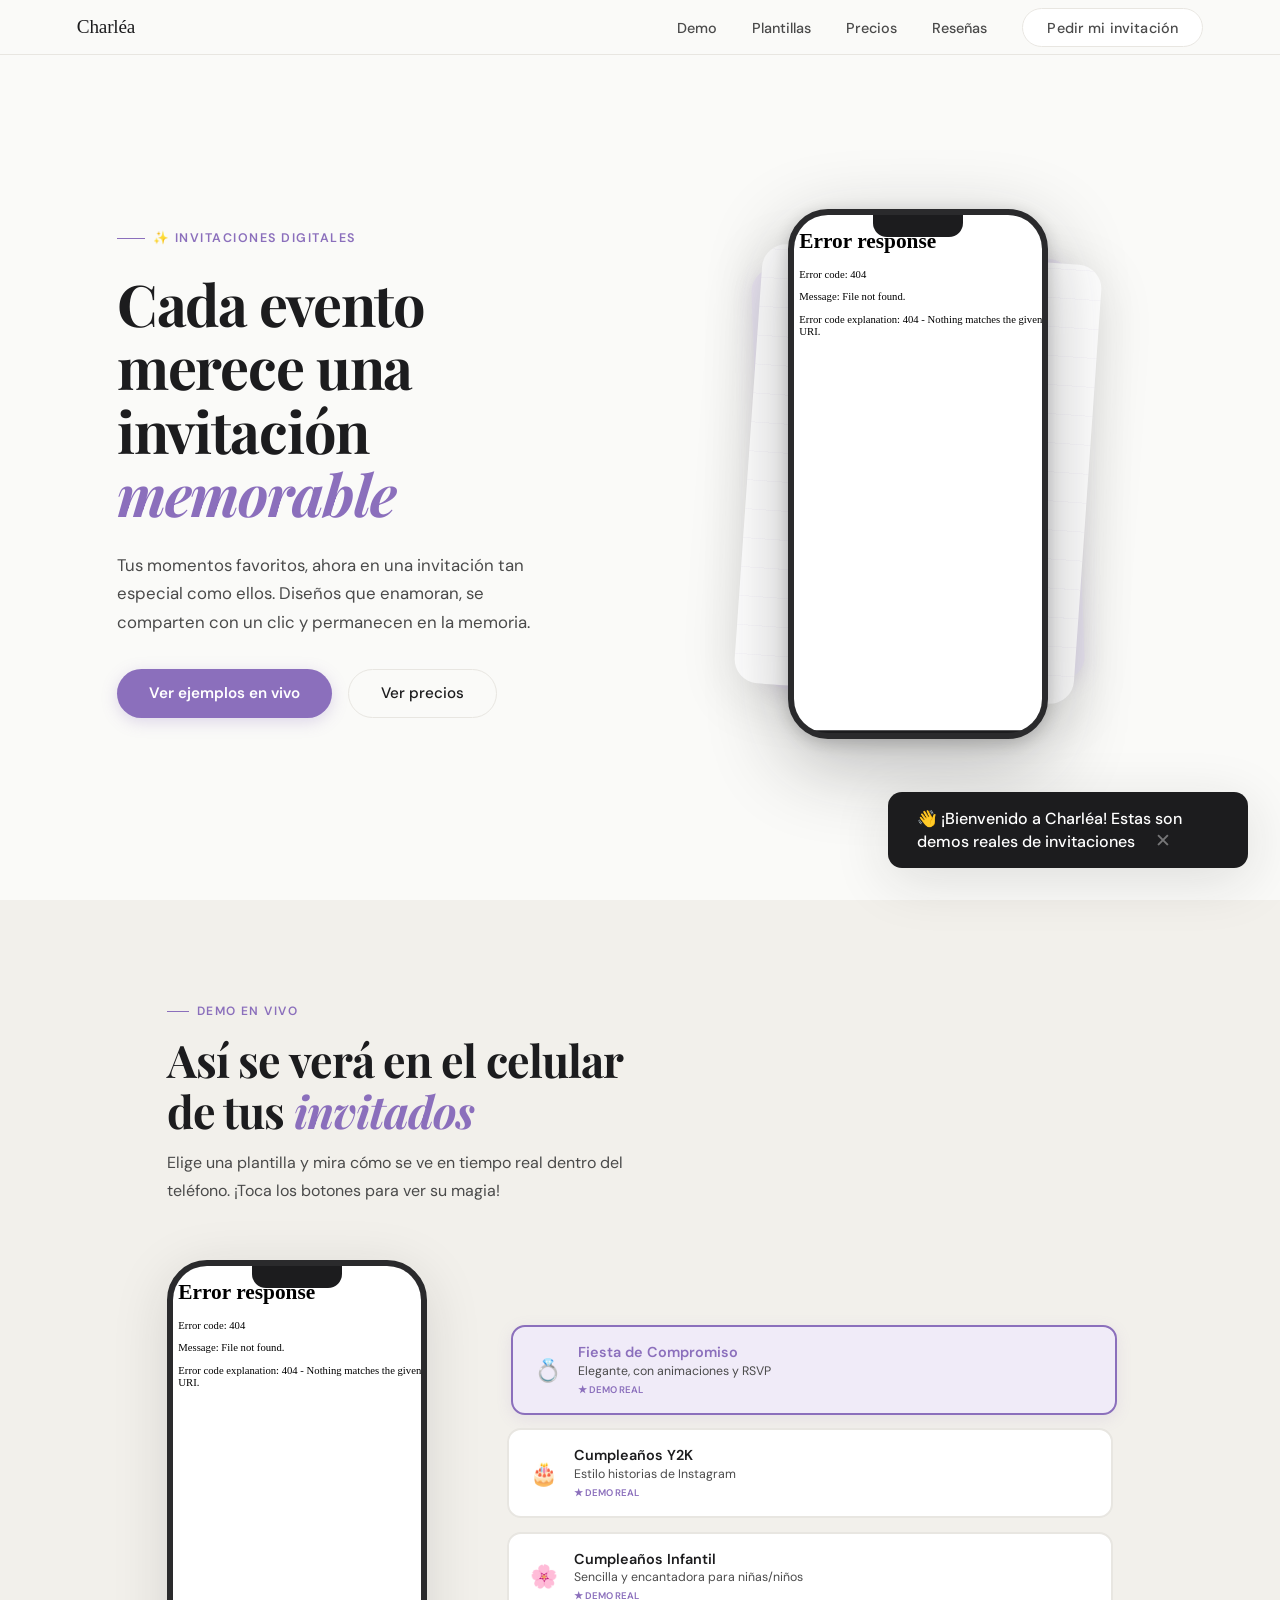
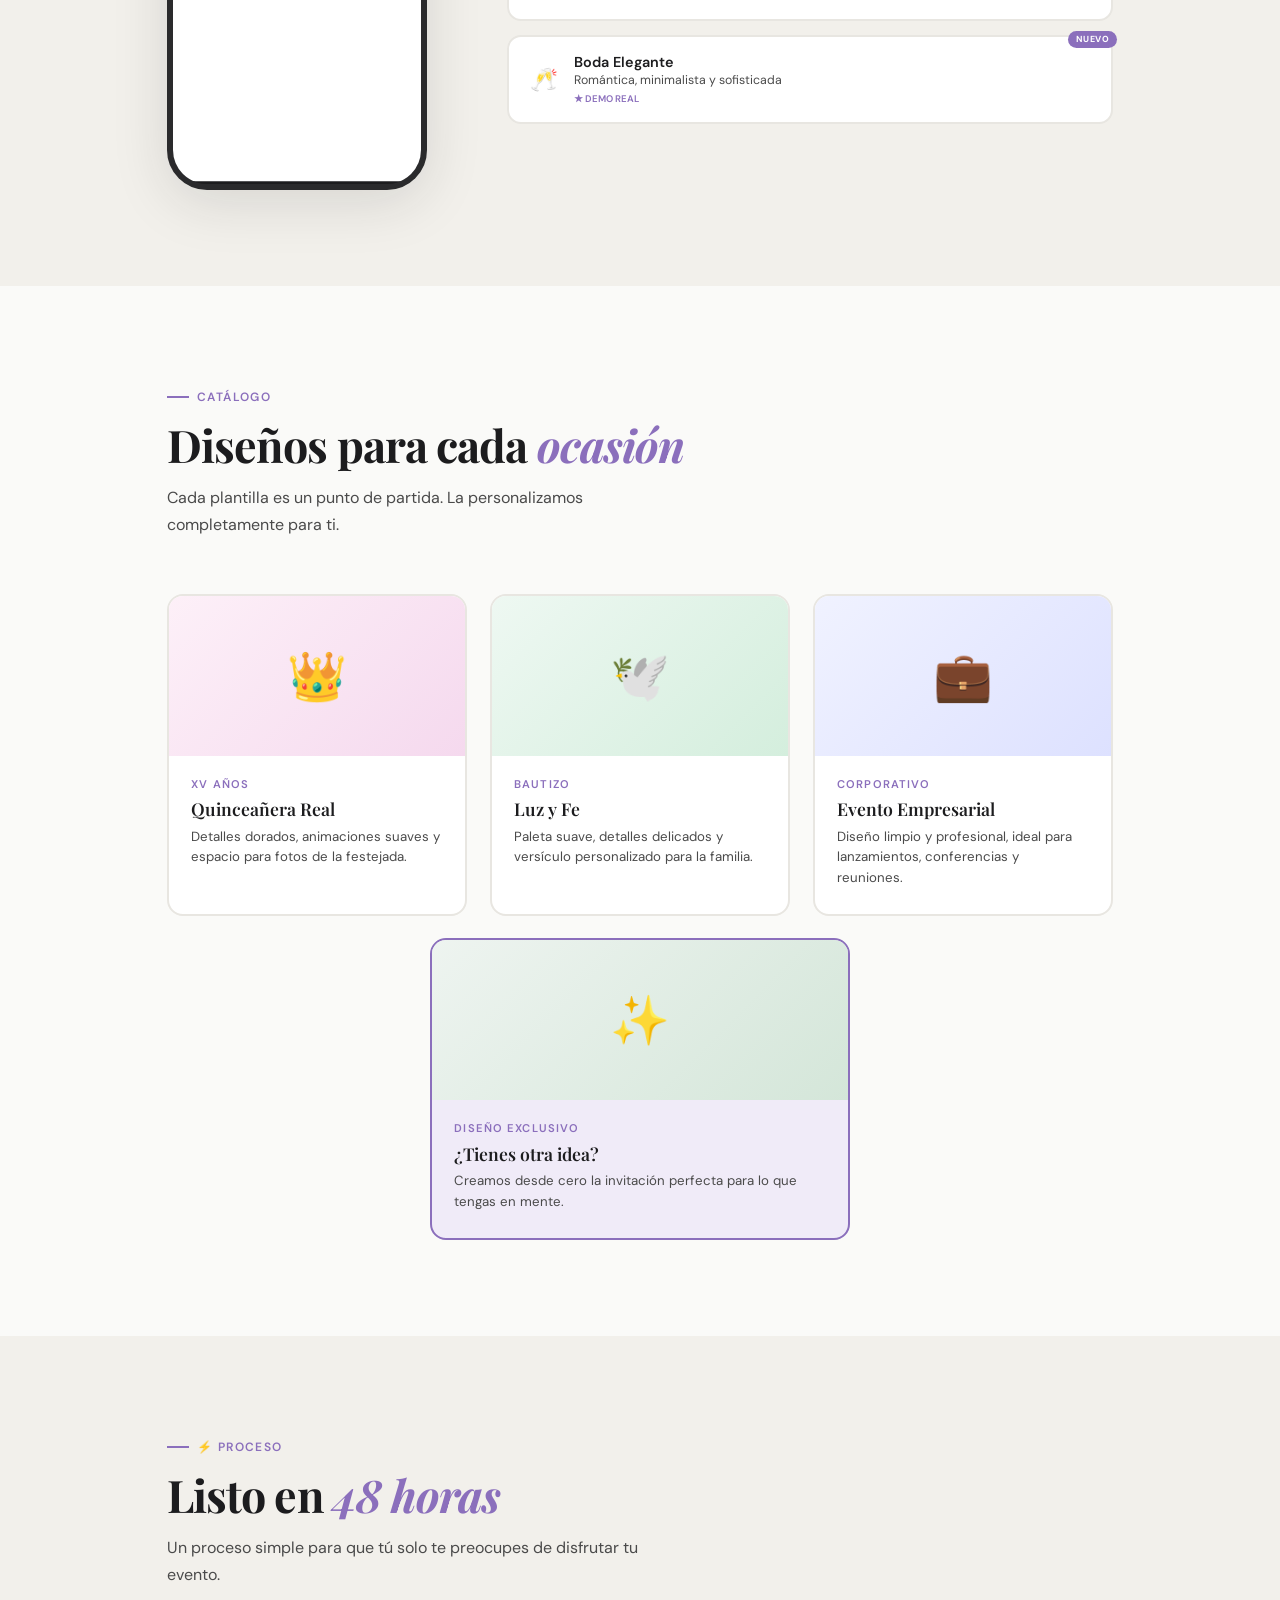
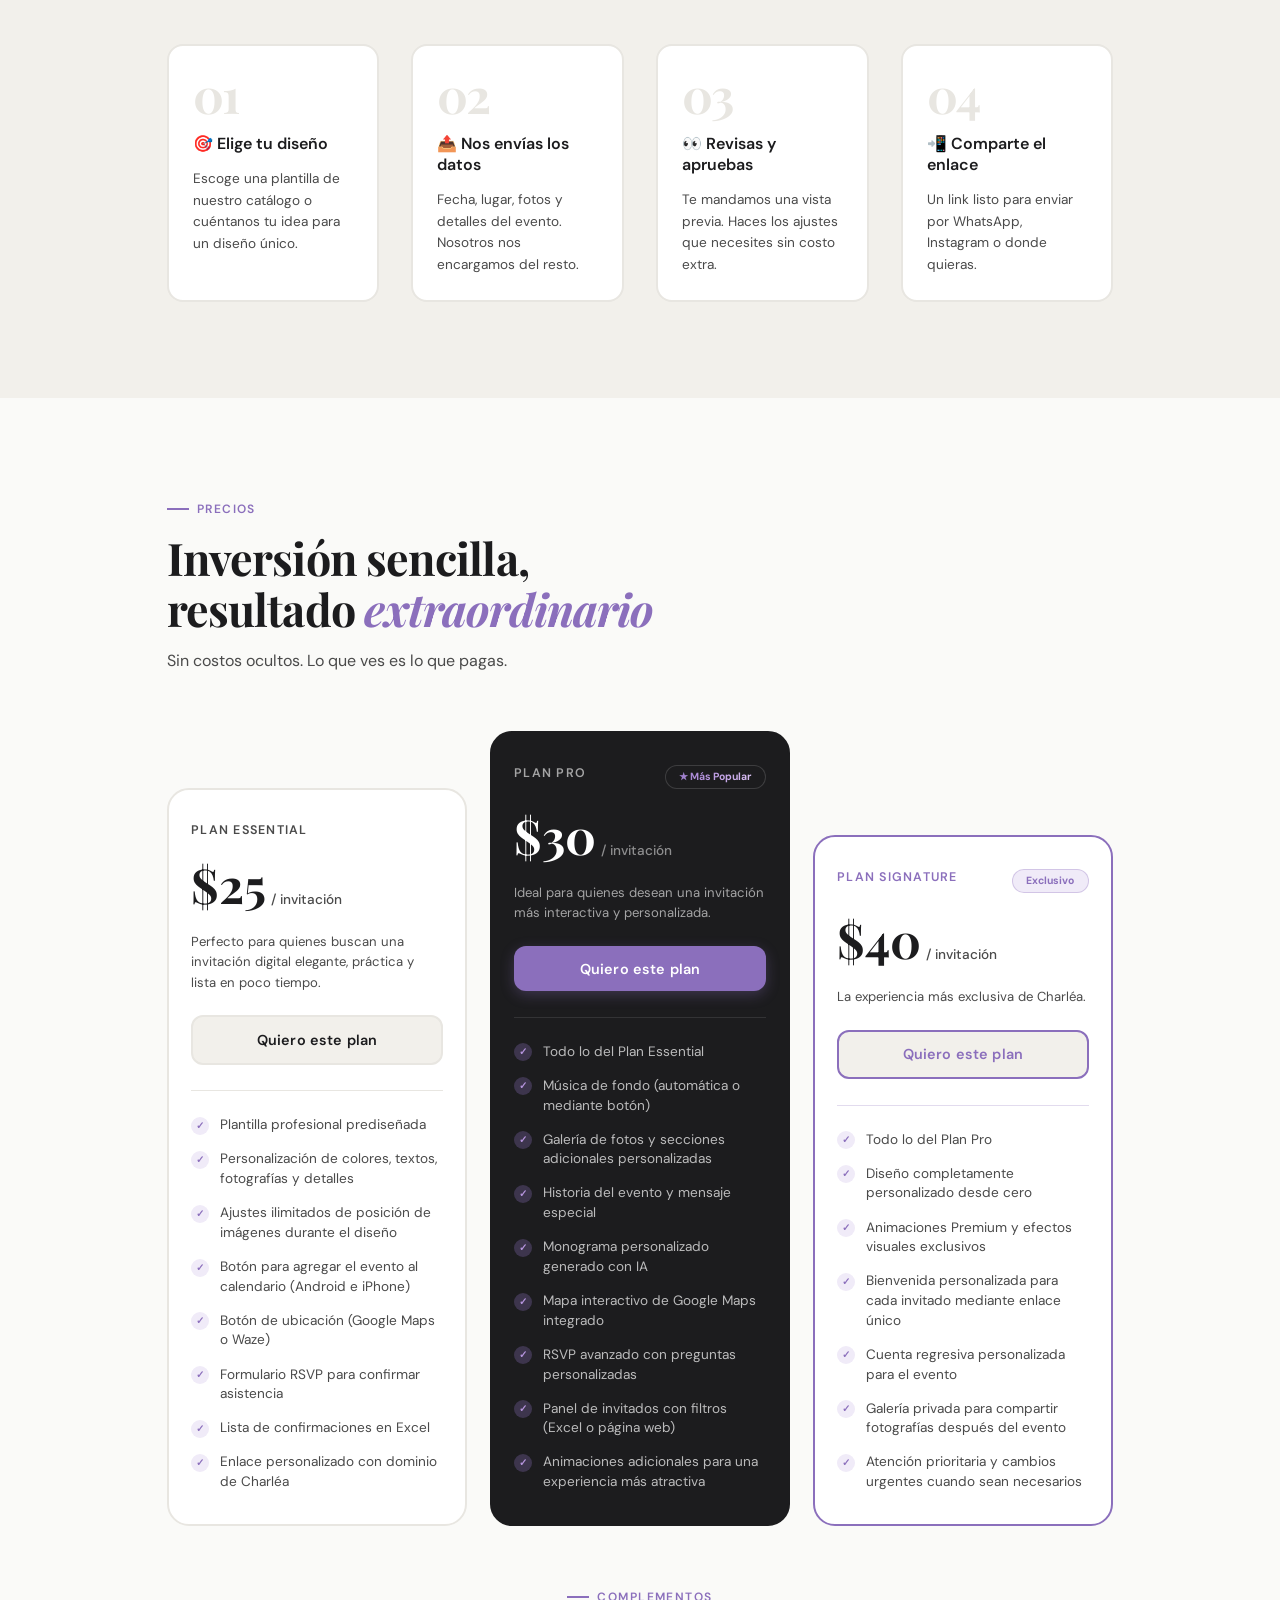
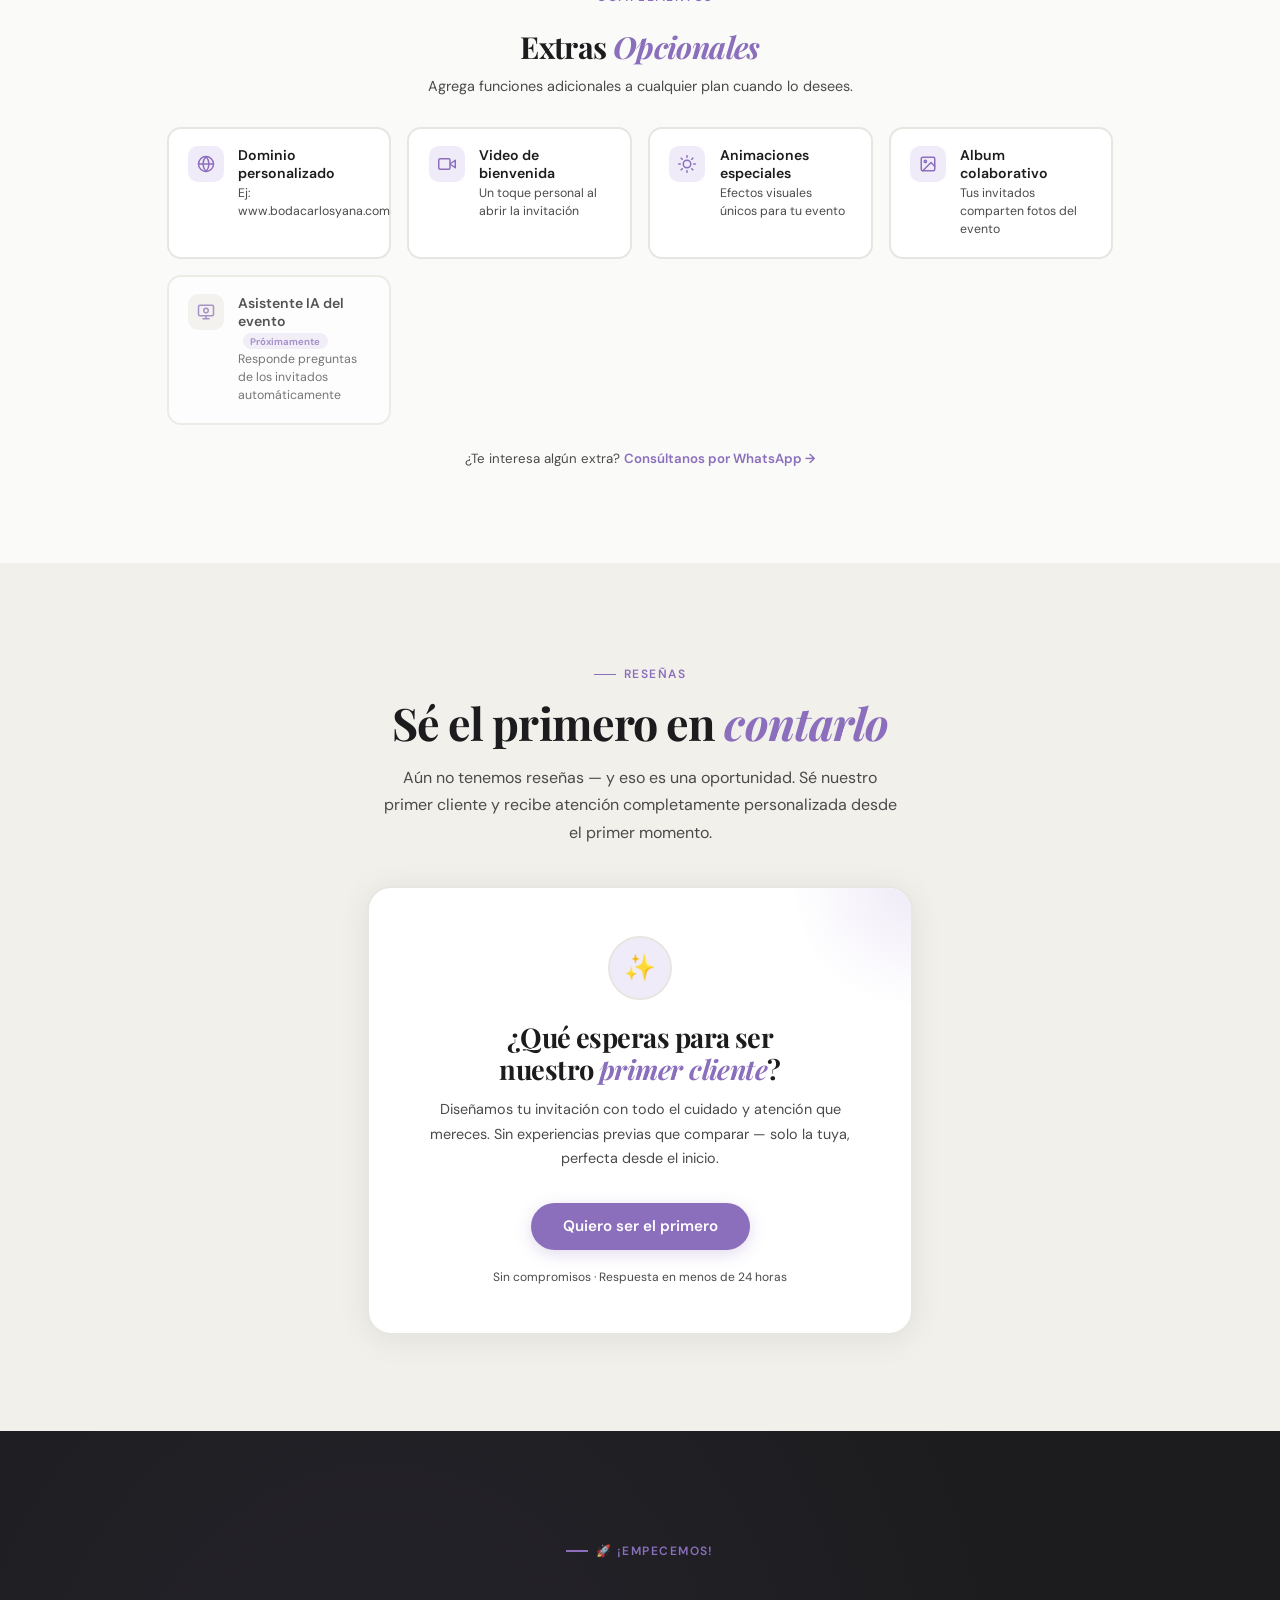
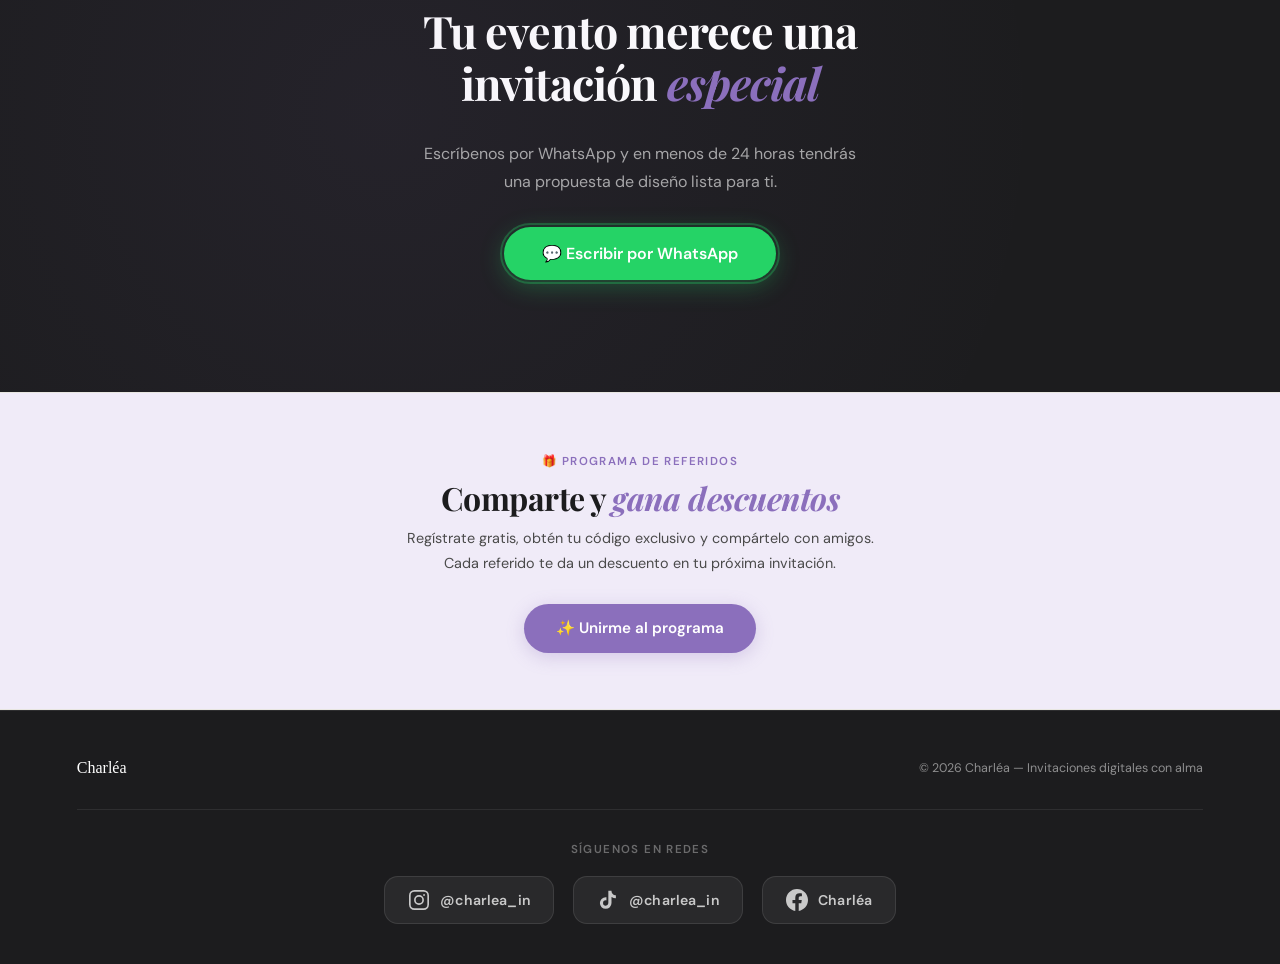
==== index.html @ 0afc4100 "Update pricing for Essential, Pro, and Signature plans" ====
<!DOCTYPE html>
<html lang="es">
<head>
  <meta charset="UTF-8" />
  <meta name="viewport" content="width=device-width, initial-scale=1.0" />
  <title>Charléa — Invitaciones Digitales Premium</title>
  <meta name="description" content="Invitaciones digitales elegantes para bodas, XV años, cumpleaños y más. Diseños personalizados en 48 horas." />
<!-- Favicon básico -->
<link rel="icon" type="image/svg+xml" href="data:image/svg+xml,
<svg xmlns='http://www.w3.org/2000/svg' viewBox='0 0 64 64'>
  <rect width='64' height='64' rx='16' fill='%238B6FBC'/>
  <rect x='14' y='22' width='36' height='24' rx='3' fill='%23FAFAF8'/>
  <path d='M14 22 L32 36 L50 22' fill='%23F2F0EB'/>
  <circle cx='32' cy='32' r='7' fill='%23F0EBF8'/>
  <text x='32' y='36' text-anchor='middle' font-family='serif' font-weight='bold' font-size='11' fill='%238B6FBC'>C</text>
</svg>">

<!-- Apple Touch Icon (iPhone/iPad) -->
<link rel="apple-touch-icon" sizes="180x180" href="data:image/svg+xml,
<svg xmlns='http://www.w3.org/2000/svg' viewBox='0 0 180 180'>
  <rect width='180' height='180' rx='40' fill='%238B6FBC'/>
  <rect x='40' y='62' width='100' height='66' rx='8' fill='%23FAFAF8'/>
  <path d='M40 62 L90 100 L140 62' fill='%23F2F0EB'/>
  <circle cx='90' cy='90' r='20' fill='%23F0EBF8'/>
  <text x='90' y='100' text-anchor='middle' font-family='serif' font-weight='bold' font-size='30' fill='%238B6FBC'>C</text>
</svg>">

<!-- Microsoft Tile -->
<meta name="msapplication-TileColor" content="#8B6FBC">
  <link rel="preconnect" href="https://fonts.googleapis.com">
  <link rel="preconnect" href="https://fonts.gstatic.com" crossorigin>
  <link href="https://fonts.cdnfonts.com/css/amsterdam-2" rel="stylesheet">
  <link href="https://fonts.googleapis.com/css2?family=Playfair+Display:ital,wght@0,400;0,600;0,700;1,400;1,600&family=DM+Sans:wght@300;400;500;600;700&display=swap" rel="stylesheet" />
  <style>
    *, *::before, *::after { box-sizing: border-box; margin: 0; padding: 0; }

    :root {
      --bg:       #FAFAF8;
      --bg2:      #F2F0EB;
      --ink:      #1C1C1E;
      --ink2:     #4A4A4A;
      --lilac:    #8B6FBC;
      --lilac-lt: #F0EBF8;
      --lilac-dk: #6B4F9C;
      --beige:    #E8E6E1;
      --beige-lt: #F5F0E8;
      --white:    #FFFFFF;
      --radius:   16px;
      --shadow:   0 4px 32px rgba(28,28,30,0.08);
      --shadow-lg:0 12px 56px rgba(28,28,30,0.13);
      --transition: all 0.3s cubic-bezier(0.4, 0, 0.2, 1);
    }

    html { scroll-behavior: smooth; }

    body {
      font-family: 'DM Sans', sans-serif;
      background: var(--bg);
      color: var(--ink);
      overflow-x: hidden;
    }

    /* ── SCROLLBAR ── */
    ::-webkit-scrollbar { width: 8px; }
    ::-webkit-scrollbar-track { background: var(--bg2); }
    ::-webkit-scrollbar-thumb { background: var(--lilac); border-radius: 999px; }
    ::-webkit-scrollbar-thumb:hover { background: var(--lilac-dk); }

    /* ── SELECTION ── */
    ::selection { background: var(--lilac); color: var(--white); }

    /* ── NAV ── */
    nav {
      position: fixed; top: 0; left: 0; right: 0; z-index: 1000;
      display: flex; align-items: center; justify-content: space-between;
      padding: 1rem 6%;
      background: rgba(250,250,248,0.92);
      backdrop-filter: blur(20px) saturate(180%);
      -webkit-backdrop-filter: blur(20px) saturate(180%);
      border-bottom: 1px solid var(--beige);
      transition: var(--transition);
    }
    nav.scrolled {
      box-shadow: 0 4px 32px rgba(28,28,30,0.06);
    }
    .nav-logo {
      font-family: 'Amsterdam', cursive;
      font-weight: 400; font-size: 1.2rem;
      color: var(--ink); letter-spacing: -.01em;
      text-decoration: none;
    }
    .nav-logo span { color: var(--lilac); }
    .nav-links { display: flex; gap: 2.2rem; list-style: none; align-items: center; }
    .nav-links a {
      color: var(--ink2); text-decoration: none; font-size: .9rem;
      font-weight: 500; transition: var(--transition); position: relative;
    }
    .nav-links a::after {
      content: ''; position: absolute; bottom: -4px; left: 0;
      width: 0; height: 2px; background: var(--lilac);
      transition: var(--transition);
    }
    .nav-links a:hover { color: var(--lilac); }
    .nav-links a:hover::after { width: 100%; }
    .nav-cta {
      background: var(--white);
      color: var(--ink); font-weight: 600; font-size: .85rem;
      padding: .6rem 1.5rem; border-radius: 999px;
      text-decoration: none; letter-spacing: .01em;
      transition: var(--transition);
      border: 1.5px solid var(--beige); cursor: pointer;
    }
    .nav-cta:hover, .nav-cta:active { 
      background: var(--lilac-lt);
      color: var(--ink);
      border-color: var(--lilac);
      transform: translateY(-2px);
      box-shadow: 0 8px 24px rgba(139,111,188,.35);
    }

    /* ── HAMBURGER ── */
    .hamburger {
      display: none; flex-direction: column; gap: 5px;
      background: none; border: none; cursor: pointer;
      padding: 4px; z-index: 1001;
    }
    .hamburger span {
      display: block; width: 26px; height: 2.5px;
      background: var(--ink); border-radius: 999px;
      transition: var(--transition);
      transform-origin: center;
    }
    .hamburger.active span:nth-child(1) { transform: rotate(45deg) translate(5px, 5px); }
    .hamburger.active span:nth-child(2) { opacity: 0; transform: scaleX(0); }
    .hamburger.active span:nth-child(3) { transform: rotate(-45deg) translate(5px, -5px); }

    .mobile-menu {
      display: none; position: fixed; top: 0; right: -100%;
      width: 80%; max-width: 320px; height: 100vh;
      background: var(--white); padding: 5rem 2rem 2rem;
      box-shadow: -8px 0 32px rgba(28,28,30,0.1);
      transition: right 0.4s cubic-bezier(0.4, 0, 0.2, 1);
      z-index: 999; overflow-y: auto;
    }
    .mobile-menu.open { right: 0; }
    .mobile-menu a {
      display: block; padding: 1rem 0; color: var(--ink);
      text-decoration: none; font-weight: 500; font-size: 1.1rem;
      border-bottom: 1px solid var(--beige);
      transition: var(--transition);
    }
    .mobile-menu a:hover { color: var(--lilac); padding-left: 8px; }
    .mobile-menu .nav-cta {
      display: inline-block; margin-top: 1.5rem;
    }

    .overlay {
      display: none; position: fixed; inset: 0;
      background: rgba(28,28,30,0.4); -webkit-backdrop-filter: blur(4px); backdrop-filter: blur(4px);
      z-index: 998; opacity: 0; transition: opacity 0.3s;
    }
    .overlay.show { display: block; opacity: 1; }

    /* ── HERO ── */
    #hero {
      min-height: 100vh;
      display: grid; grid-template-columns: 1fr 1fr;
      align-items: center; gap: 4rem;
      padding: 8rem 6% 5rem;
      max-width: 1200px; margin: 0 auto;
    }
    .hero-text { display: flex; flex-direction: column; gap: 1.6rem; }
    .hero-eyebrow {
      display: inline-flex; align-items: center; gap: .5rem;
      font-size: .78rem; font-weight: 600; letter-spacing: .12em;
      color: var(--lilac); text-transform: uppercase;
    }
    .hero-eyebrow::before {
      content: ''; display: block; width: 28px; height: 1.5px;
      background: var(--lilac);
    }
    h1 {
      font-family: 'Playfair Display', serif;
      font-size: clamp(2.4rem, 4.5vw, 3.8rem);
      font-weight: 700; line-height: 1.1; letter-spacing: -.02em;
      color: var(--ink);
    }
    h1 em { font-style: italic; color: var(--lilac); }
    .hero-sub {
      color: var(--ink2); font-size: 1.05rem; line-height: 1.7;
      max-width: 440px; font-weight: 400;
    }
    .hero-btns { display: flex; gap: 1rem; flex-wrap: wrap; margin-top: .4rem; }
    .btn-primary {
      background: var(--lilac);
      color: var(--white); font-weight: 600; padding: .85rem 2rem;
      border-radius: 999px; text-decoration: none; font-size: .95rem;
      transition: var(--transition);
      box-shadow: 0 4px 16px rgba(139,111,188,.25);
      border: none; cursor: pointer; display: inline-flex; align-items: center; gap: .5rem;
    }
    .btn-primary:hover { 
      background: var(--lilac-dk); 
      transform: translateY(-3px); 
      box-shadow: 0 8px 28px rgba(139,111,188,.4);
    }
    .btn-ghost {
      border: 1.5px solid var(--beige); color: var(--ink);
      padding: .85rem 2rem; border-radius: 999px; text-decoration: none;
      font-size: .95rem; font-weight: 500; background: transparent;
      transition: var(--transition); cursor: pointer;
      display: inline-flex; align-items: center; gap: .5rem;
    }
    .btn-ghost:hover { border-color: var(--ink); background: var(--white); }

    /* hero visual — phone on paper */
    .hero-visual {
      display: flex; align-items: center; justify-content: center;
      position: relative;
    }
    .paper-bg {
      position: absolute; width: 340px; height: 440px;
      background: var(--white);
      border-radius: 24px;
      box-shadow: var(--shadow-lg);
      transform: rotate(4deg);
      transition: var(--transition);
    }
    .paper-bg::before {
      content: '';
      position: absolute; inset: 0;
      background: repeating-linear-gradient(
        0deg, transparent, transparent 28px,
        rgba(139,111,188,.04) 28px, rgba(139,111,188,.04) 29px
      );
      border-radius: 24px;
    }
    .paper-bg-2 {
      position: absolute; width: 320px; height: 420px;
      background: var(--lilac-lt);
      border-radius: 22px;
      box-shadow: 0 4px 20px rgba(139,111,188,.15);
      transform: rotate(-2deg);
      transition: var(--transition);
    }

    /* ── PHONE MOCKUP ── */
    .phone-frame {
      position: relative; width: 260px; height: 530px;
      background: var(--ink);
      border-radius: 40px;
      box-shadow: 0 24px 80px rgba(28,28,30,.3), 0 4px 16px rgba(28,28,30,.2);
      overflow: hidden;
      z-index: 2;
      animation: floatPhone 5s ease-in-out infinite;
      border: 6px solid #2a2a2c;
    }
    @keyframes floatPhone {
      0%,100% { transform: translateY(0px); }
      50%      { transform: translateY(-14px); }
    }
    .phone-notch {
      position: absolute; top: 0; left: 50%; transform: translateX(-50%);
      width: 90px; height: 22px;
      background: var(--ink); border-radius: 0 0 14px 14px;
      z-index: 10;
    }
    .phone-screen {
      width: 390px; height: 149.25%;
      border: none; border-radius: 34px;
      background: var(--white);
      transform: scale(0.6667);
      transform-origin: top left;
      pointer-events: auto;
    }

    /* ── SECTION COMMONS ── */
    .section-wrap {
      max-width: 1100px; margin: 0 auto; padding: 6rem 6%;
    }
    .section-head { margin-bottom: 3.5rem; }
    .section-eyebrow {
      display: inline-flex; align-items: center; gap: .5rem;
      font-size: .75rem; font-weight: 600; letter-spacing: .12em;
      color: var(--lilac); text-transform: uppercase; margin-bottom: .9rem;
    }
    .section-eyebrow::before {
      content: ''; display: block; width: 22px; height: 1.5px; background: var(--lilac);
    }
    h2 {
      font-family: 'Playfair Display', serif;
      font-size: clamp(1.8rem, 3.5vw, 2.8rem);
      font-weight: 700; line-height: 1.15; letter-spacing: -.02em;
    }
    h2 em { font-style: italic; color: var(--lilac); }
    .section-sub {
      color: var(--ink2); font-size: 1rem; line-height: 1.7;
      margin-top: .8rem; max-width: 520px;
    }

    /* ── PREVIEW (phone + tabs) ── */
    #preview { background: var(--bg2); }
    .preview-inner {
      max-width: 1100px; margin: 0 auto; padding: 6rem 6%;
    }
    .preview-layout {
      display: flex; gap: 5rem; align-items: center; flex-wrap: wrap;
      margin-top: 3rem;
    }
    .preview-phone { flex-shrink: 0; }
    .template-tabs { flex: 1; min-width: 260px; display: flex; flex-direction: column; gap: .85rem; }
    .tab-btn {
      background: var(--white);
      border: 2px solid var(--beige);
      color: var(--ink); padding: 1rem 1.3rem;
      border-radius: 14px; cursor: pointer; font-family: 'DM Sans', sans-serif;
      font-size: .9rem; text-align: left; transition: var(--transition);
      display: flex; align-items: center; gap: 1rem;
      position: relative;
    }
    .tab-btn:hover { 
      border-color: var(--lilac); 
      transform: translateX(4px);
      box-shadow: var(--shadow);
    }
    .tab-icon { font-size: 1.4rem; flex-shrink: 0; }
    .tab-name { font-weight: 600; font-size: .9rem; }
    .tab-desc { font-size: .77rem; color: var(--ink2); margin-top: .1rem; }

    .tab-btn .badge-new {
      position: absolute; top: -6px; right: -6px;
      background: var(--lilac); color: var(--white);
      font-size: .55rem; font-weight: 700; padding: .15rem .5rem;
      border-radius: 999px; text-transform: uppercase;
      letter-spacing: .05em;
    }

    .tab-btn.active {
      border-color: var(--lilac); background: var(--lilac-lt);
      transform: translateX(4px);
      box-shadow: 0 4px 16px rgba(139,111,188,.12);
    }
    .tab-btn.active .tab-name { color: var(--lilac); }

    /* ── TEMPLATES GRID ── */
    .cards-grid {
      display: grid;
      grid-template-columns: repeat(auto-fill, minmax(270px, 1fr));
      gap: 1.4rem;
    }
    .card {
      background: var(--white); border: 2px solid var(--beige);
      border-radius: var(--radius); overflow: hidden;
      transition: var(--transition);
      cursor: pointer;
      position: relative;
    }
    .card-full {
      grid-column: 1 / -1;
      max-width: 420px;
      justify-self: center;
      width: 100%;
    }
    .card:hover {
      transform: translateY(-8px);
      box-shadow: var(--shadow-lg);
      border-color: var(--lilac);
    }
    .card-thumb {
      height: 160px; display: flex; align-items: center;
      justify-content: center; font-size: 3rem;
      transition: var(--transition);
    }
    .card:hover .card-thumb { transform: scale(1.05); }
    .card-body { padding: 1.3rem 1.4rem 1.6rem; }
    .card-tag {
      font-size: .7rem; font-weight: 600; letter-spacing: .1em;
      color: var(--lilac); text-transform: uppercase; margin-bottom: .4rem;
    }
    .card-title {
      font-family: 'Playfair Display', serif;
      font-weight: 600; font-size: 1.1rem; margin-bottom: .4rem;
    }
    .card-desc { font-size: .83rem; color: var(--ink2); line-height: 1.55; }
    .card .hover-arrow {
      opacity: 0; transform: translateX(-8px);
      transition: var(--transition); display: inline-block;
    }
    .card:hover .hover-arrow { opacity: 1; transform: translateX(0); }

    /* ── HOW IT WORKS ── */
    #how { background: var(--bg2); }
    .steps {
      display: grid; grid-template-columns: repeat(auto-fit, minmax(200px, 1fr));
      gap: 2rem; margin-top: 3rem;
    }
    .step { 
      display: flex; flex-direction: column; gap: .9rem;
      padding: 1.5rem; background: var(--white); border-radius: var(--radius);
      border: 2px solid var(--beige); transition: var(--transition);
    }
    .step:hover {
      transform: translateY(-4px);
      border-color: var(--lilac);
      box-shadow: var(--shadow);
    }
    .step-num {
      font-family: 'Playfair Display', serif;
      font-size: 3rem; font-weight: 700; color: var(--beige);
      line-height: 1; letter-spacing: -.04em;
      transition: var(--transition);
    }
    .step:hover .step-num { color: var(--lilac); }
    .step-title { font-weight: 600; font-size: 1rem; color: var(--ink); }
    .step-desc { font-size: .85rem; color: var(--ink2); line-height: 1.6; }

    /* ── PRICING ── */
    .pricing-grid {
      display: grid;
      grid-template-columns: repeat(3, 1fr);
      gap: 1.4rem;
      align-items: end;
      margin-top: 3rem;
    }
    @media (max-width: 700px) {
      .pricing-grid {
        display: flex !important;
        overflow-x: auto;
        scroll-snap-type: x mandatory;
        -webkit-overflow-scrolling: touch;
        gap: 1rem;
        padding: .5rem 6% 1.2rem;
        margin-left: -6%; margin-right: -6%;
        scrollbar-width: none;
        grid-template-columns: unset;
      }
      .pricing-grid::-webkit-scrollbar { display: none; }
      .price-card {
        flex: 0 0 82vw !important;
        max-width: 320px;
        scroll-snap-align: center;
        border-radius: 20px !important;
        padding: 1.8rem 1.4rem !important;
        min-width: unset;
      }
      .pricing-scroll-hint {
        display: flex; justify-content: center; gap: .45rem; margin-top: .9rem;
      }
      .pricing-scroll-hint span {
        width: 7px; height: 7px; border-radius: 50%;
        background: var(--beige); transition: background .3s;
      }
      .pricing-scroll-hint span.active { background: var(--lilac); }
    }
    @media (min-width: 701px) { .pricing-scroll-hint { display: none; } }
    .price-card {
      background: var(--white); border: 2px solid var(--beige);
      border-radius: 22px; padding: 2rem 1.4rem;
      width: 100%;
      display: flex; flex-direction: column;
      transition: var(--transition);
      position: relative;
      min-width: 0;
    }
    .price-card:hover { 
      transform: translateY(-6px); 
      box-shadow: var(--shadow-lg);
    }
    .price-card.featured {
      background: var(--ink); border-color: var(--ink);
      color: var(--white);
    }
    .price-header {
      display: flex; justify-content: space-between; align-items: flex-start;
      margin-bottom: 1.4rem;
    }
    .price-tier {
      font-size: .78rem; font-weight: 600; letter-spacing: .1em;
      text-transform: uppercase; color: var(--ink2);
    }
    .price-card.featured .price-tier { color: rgba(255,255,255,.6); }
    .popular-badge {
      font-size: .65rem; font-weight: 700; padding: .28rem .85rem;
      border-radius: 999px; border: 1px solid rgba(255,255,255,.15);
      background: linear-gradient(90deg,#8B6FBC,#B896E0,#D4B8F0,#F0EBF8,#D4B8F0,#8B6FBC);
      background-size: 200%; -webkit-background-clip: text; background-clip: text;
      -webkit-text-fill-color: transparent;
      animation: shiftGrad 2.5s linear infinite;
    }
    @keyframes shiftGrad { to { background-position: -200%; } }
    .price-amount {
      display: flex; align-items: baseline; gap: .3rem; margin-bottom: 1.5rem;
    }
    .price-num {
      font-family: 'Playfair Display', serif;
      font-size: 3rem; font-weight: 700; line-height: 1; color: var(--ink);
    }
    .price-card.featured .price-num { color: var(--white); }
    .price-per { font-size: .85rem; color: var(--ink2); font-weight: 500; }
    .price-card.featured .price-per { color: rgba(255,255,255,.5); }
    .price-btn {
      width: 100%; padding: .85rem; border-radius: 12px;
      font-weight: 600; font-size: .9rem; cursor: pointer;
      letter-spacing: .01em; transition: var(--transition); border: none;
      margin-bottom: 1.6rem; font-family: 'DM Sans', sans-serif;
    }
    .price-btn-default {
      background: var(--bg2); color: var(--ink); border: 2px solid var(--beige);
    }
    .price-btn-default:hover { border-color: var(--lilac); color: var(--lilac); background: var(--lilac-lt); }
    .price-btn-featured {
      background: var(--lilac); color: var(--white);
      box-shadow: 0 4px 14px rgba(139,111,188,.3);
    }
    .price-btn-featured:hover { background: var(--lilac-dk); box-shadow: 0 6px 20px rgba(139,111,188,.4); }
    .price-divider { height: 1px; background: var(--beige); margin-bottom: 1.5rem; }
    .price-card.featured .price-divider { background: rgba(255,255,255,.1); }
    .price-features { list-style: none; display: flex; flex-direction: column; gap: .9rem; }
    .price-features li {
      display: flex; align-items: flex-start; gap: .7rem;
      font-size: .85rem; color: var(--ink2); line-height: 1.45;
    }
    .price-card.featured .price-features li { color: rgba(255,255,255,.7); }
    .feat-check {
      width: 18px; height: 18px; border-radius: 50%; flex-shrink: 0;
      background: var(--lilac-lt); color: var(--lilac);
      display: flex; align-items: center; justify-content: center;
      font-size: .6rem; font-weight: 700; margin-top: .1rem;
      transition: var(--transition);
    }
    .price-card.featured .feat-check { background: rgba(139,111,188,.3); color: #B896E0; }

    /* ── SELECTED PLAN INDICATOR ── */
    .price-card.plan-selected {
      outline: 3px solid var(--lilac);
      outline-offset: 3px;
    }
    .price-card.featured.plan-selected {
      outline-color: #B896E0;
    }
    .plan-selected-badge {
      display: none;
      position: absolute; top: -10px; left: 50%; transform: translateX(-50%);
      background: var(--lilac); color: var(--white);
      font-size: .6rem; font-weight: 700; padding: .2rem .75rem;
      border-radius: 999px; letter-spacing: .06em; text-transform: uppercase;
      white-space: nowrap; z-index: 5;
      box-shadow: 0 2px 8px rgba(139,111,188,.35);
    }
    .price-card.plan-selected .plan-selected-badge { display: block; }
    .price-card.featured.plan-selected .plan-selected-badge {
      background: #B896E0; color: var(--ink);
    }
    .price-btn.btn-selected {
      background: var(--lilac) !important;
      color: var(--white) !important;
      border-color: var(--lilac) !important;
    }
    .price-btn.btn-selected::before { content: '✓ '; }

    /* ── TESTIMONIALS ── */
    #testimonials { background: var(--bg2); }
    .testi-grid {
      display: grid; grid-template-columns: repeat(auto-fill, minmax(280px,1fr));
      gap: 1.4rem; margin-top: 3rem;
    }
    .testi-card {
      background: var(--white); border: 2px solid var(--beige);
      border-radius: var(--radius); padding: 1.8rem;
      transition: var(--transition);
    }
    .testi-card:hover { 
      border-color: var(--lilac); 
      box-shadow: var(--shadow);
      transform: translateY(-4px);
    }
    .stars { color: var(--lilac); font-size: 1rem; letter-spacing: .08em; margin-bottom: .9rem; }
    .testi-text {
      font-family: 'Playfair Display', serif;
      font-style: italic; font-size: .95rem;
      color: var(--ink2); line-height: 1.7; margin-bottom: 1.2rem;
    }
    .testi-author { display: flex; align-items: center; gap: .8rem; }
    .testi-avatar {
      width: 40px; height: 40px; border-radius: 50%;
      background: linear-gradient(135deg, var(--lilac), var(--lilac-dk));
      color: var(--white);
      display: flex; align-items: center; justify-content: center;
      font-weight: 700; font-size: .9rem; flex-shrink: 0;
    }
    .testi-name { font-weight: 600; font-size: .88rem; }
    .testi-role { font-size: .75rem; color: var(--ink2); }

    /* ── CTA FINAL ── */
    #cta {
      background: var(--ink);
      padding: 7rem 6%;
      text-align: center;
      display: flex; flex-direction: column; align-items: center; gap: 2rem;
      position: relative; overflow: hidden;
    }
    #cta::before {
      content: ''; position: absolute; inset: 0;
      background: radial-gradient(circle at 30% 50%, rgba(139,111,188,.08), transparent 70%);
    }
    #cta .section-eyebrow { color: var(--lilac); }
    #cta .section-eyebrow::before { background: var(--lilac); }
    #cta h2 { color: var(--white); }
    #cta h2 em { color: var(--lilac); font-style: italic; }
    #cta p { color: rgba(255,255,255,.6); font-size: 1rem; max-width: 460px; line-height: 1.7; position: relative; }
    .wa-btn {
      display: inline-flex; align-items: center; gap: .75rem;
      background: #25D366; color: var(--white); font-weight: 600;
      padding: 1rem 2.4rem; border-radius: 999px; text-decoration: none;
      font-size: 1rem; transition: var(--transition);
      box-shadow: 0 6px 24px rgba(37,211,102,.3);
      position: relative;
    }
    .wa-btn:hover { 
      transform: translateY(-3px) scale(1.02); 
      box-shadow: 0 10px 40px rgba(37,211,102,.45);
    }
    .wa-btn::after {
      content: ''; position: absolute; inset: -4px;
      border-radius: 999px; border: 2px solid rgba(37,211,102,.3);
      animation: pulseRing 2s ease-out infinite;
    }
    @keyframes pulseRing {
      0% { transform: scale(1); opacity: 1; }
      100% { transform: scale(1.3); opacity: 0; }
    }

    /* ── FOOTER ── */
    footer {
      background: var(--ink);
      border-top: 1px solid rgba(255,255,255,.08);
      padding: 3rem 6% 2.5rem;
      display: flex; flex-direction: column; align-items: center;
      gap: 2rem; text-align: center;
    }
    .footer-top {
      display: flex; align-items: center; justify-content: space-between;
      width: 100%; flex-wrap: wrap; gap: 1.5rem;
    }
    .footer-logo {
      font-family: 'Amsterdam', cursive;
      font-weight: 400; font-size: 1rem; color: var(--white);
    }
    .footer-logo span { color: var(--lilac); }
    footer p { 
      font-size: .78rem; 
      color: rgba(255,255,255,.5);
      transition: var(--transition);
    }
    footer p:hover { color: rgba(255,255,255,.7); }

    /* Social section */
    .footer-social-section {
      width: 100%;
      border-top: 1px solid rgba(255,255,255,.08);
      padding-top: 2rem;
      display: flex; flex-direction: column; align-items: center; gap: 1.2rem;
    }
    .footer-social-label {
      font-size: .72rem; font-weight: 600; letter-spacing: .12em;
      text-transform: uppercase; color: rgba(255,255,255,.35);
    }
    .footer-socials { display: flex; gap: 1.2rem; flex-wrap: wrap; justify-content: center; }
    .social-icon-link {
      display: flex; align-items: center; gap: .65rem;
      text-decoration: none;
      background: rgba(255,255,255,.06);
      border: 1px solid rgba(255,255,255,.1);
      border-radius: 14px;
      padding: .75rem 1.4rem;
      transition: var(--transition);
      color: rgba(255,255,255,.75);
    }
    .social-icon-link:hover {
      background: rgba(255,255,255,.12);
      border-color: var(--lilac);
      color: var(--white);
      transform: translateY(-3px);
      box-shadow: 0 8px 24px rgba(0,0,0,.25);
    }
    .social-icon-link svg {
      flex-shrink: 0;
      width: 22px; height: 22px;
    }
    .social-icon-link.social-ig:hover svg {
      stroke: url(#ig-gradient);
    }
    .social-icon-link.social-ig:hover {
      border-color: #E1306C;
      box-shadow: 0 8px 24px rgba(225,48,108,.2);
    }
    .social-icon-link.social-tt:hover svg {
      fill: #69C9D0;
    }
    .social-icon-link.social-tt:hover {
      border-color: #69C9D0;
      box-shadow: 0 8px 24px rgba(105,201,208,.2);
    }
    .social-icon-link.social-fb:hover svg {
      fill: #1877F2;
    }
    .social-icon-link.social-fb:hover {
      border-color: #1877F2;
      box-shadow: 0 8px 24px rgba(24,119,242,.2);
    }
    .social-icon-link span {
      font-size: .88rem; font-weight: 600; letter-spacing: .01em;
    }

    /* ── NOTIFICATION ── */
    .notification {
      position: fixed; bottom: 2rem; right: 2rem;
      background: var(--ink); color: var(--white);
      padding: 1rem 1.8rem; border-radius: 14px;
      box-shadow: var(--shadow-lg);
      transform: translateY(120px); opacity: 0;
      transition: all 0.5s cubic-bezier(0.34, 1.56, 0.64, 1);
      z-index: 2000; font-weight: 500;
      max-width: 360px;
    }
    .notification.show { 
      transform: translateY(0); 
      opacity: 1;
    }
    .notification .nt-close {
      background: none; border: none; color: rgba(255,255,255,.4);
      cursor: pointer; margin-left: 1rem; font-size: 1.2rem;
      transition: var(--transition);
    }
    .notification .nt-close:hover { color: var(--white); }

    /* ── REVEAL ── */
    .reveal { opacity: 0; transform: translateY(32px); transition: opacity 0.7s, transform 0.7s cubic-bezier(0.34, 1.56, 0.64, 1); }
    .reveal.visible { opacity: 1; transform: none; }

    /* ── RESPONSIVE ── */
    @media (max-width: 860px) {
      #hero { grid-template-columns: 1fr; padding: 7rem 6% 4rem; gap: 3rem; }
      .hero-visual { order: -1; }
      .paper-bg, .paper-bg-2 { width: 260px; height: 340px; }
      .phone-frame { width: 210px; height: 430px; }
    }
    @media (max-width: 700px) {
      .nav-links { display: none; }
      .hamburger { display: flex; }
      .mobile-menu { display: block; }
      .preview-layout { flex-direction: column; align-items: center; }
      .template-tabs { flex-direction: row; flex-wrap: wrap; justify-content: center; }
      .tab-btn { flex: 1; min-width: 130px; }
      .popular-badge { font-size: .55rem; padding: .2rem .55rem; }
      footer { text-align: center; }
      .footer-top { flex-direction: column; align-items: center; }
      .footer-socials { flex-direction: column; align-items: center; }
      .notification { bottom: 1rem; right: 1rem; left: 1rem; max-width: none; }
    }
    @media (max-width: 480px) {
      .phone-frame { width: 180px; height: 370px; }
      .paper-bg, .paper-bg-2 { width: 220px; height: 290px; }
      .hero-btns .btn-primary, .hero-btns .btn-ghost { width: 100%; justify-content: center; }
    }

    /* mobile: ocultar mockup, mostrar links */
    .demo-links-mobile { display: none; }
    @media (max-width: 860px) {
      .hero-visual { display: none; }
      #hero { grid-template-columns: 1fr; min-height: unset; padding-bottom: 3rem; }
    }
    @media (max-width: 700px) {
      .preview-phone { display: none; }
      .template-tabs { display: none; }
      .preview-layout { margin-top: 0; }
      .demo-links-mobile {
        display: flex; flex-direction: column; gap: .85rem;
        width: 100%; margin-top: 1.5rem;
      }
      .demo-link-btn {
        display: flex; align-items: center; justify-content: space-between;
        background: var(--white); border: 2px solid var(--beige);
        border-radius: 14px; padding: 1rem 1.3rem;
        text-decoration: none; color: var(--ink);
        transition: var(--transition);
      }
      .demo-link-btn:active { transform: scale(.98); }
      .demo-link-left { display: flex; align-items: center; gap: 1rem; }
      .demo-link-icon { font-size: 1.4rem; flex-shrink: 0; }
      .demo-link-name { font-weight: 600; font-size: .9rem; color: var(--ink); }
      .demo-link-desc { font-size: .77rem; color: var(--ink2); margin-top: .1rem; }
      .demo-link-badge { font-size: .6rem; color: var(--lilac); font-weight: 600; display: block; margin-top: .15rem; }
      .demo-link-arrow { font-size: 1rem; color: var(--lilac); font-weight: 700; flex-shrink: 0; }
    }

    /* ── EXTRAS ITEMS ── */
    .extras-item {
      display: flex; align-items: flex-start; gap: .9rem;
      background: var(--white); border: 2px solid var(--beige);
      border-radius: 14px; padding: 1.1rem 1.2rem;
      transition: var(--transition);
    }
    .extras-item:hover {
      border-color: var(--lilac);
      transform: translateY(-3px);
      box-shadow: var(--shadow);
    }
    .extras-icon {
      width: 36px; height: 36px; border-radius: 10px;
      background: var(--lilac-lt); color: var(--lilac);
      display: flex; align-items: center; justify-content: center;
      flex-shrink: 0;
    }
    .extras-title {
      font-weight: 600; font-size: .88rem; color: var(--ink); margin-bottom: .2rem;
    }
    .extras-desc {
      font-size: .77rem; color: var(--ink2); line-height: 1.45;
    }

    /* ═══════════════════════════════════════════
       CPL POPUP — Referidos
       ═══════════════════════════════════════════ */
    #cpl-overlay * { box-sizing: border-box; margin: 0; padding: 0; }
    #cpl-overlay {
      display: none; position: fixed; inset: 0; z-index: 9999;
      background: rgba(20,24,32,0.78);
      backdrop-filter: blur(10px);
      -webkit-backdrop-filter: blur(10px);
      align-items: center; justify-content: center;
      padding: 1rem; overflow-y: auto;
      font-family: 'Inter', 'Segoe UI', system-ui, -apple-system, sans-serif;
    }
    #cpl-overlay.open { display: flex; animation: cplFadeIn .3s ease; }
    @keyframes cplFadeIn { from { opacity:0; } to { opacity:1; } }
    #cpl-card {
      position: relative; background: #ffffff;
      border-radius: 20px;
      box-shadow: 0 40px 120px rgba(0,0,0,.32), 0 6px 20px rgba(0,0,0,.12);
      width: 100%; max-width: 540px; overflow: hidden;
      animation: cplSlideUp .44s cubic-bezier(0.34,1.56,0.64,1); margin: auto;
    }
    @keyframes cplSlideUp {
      from { opacity:0; transform:translateY(28px) scale(.97); }
      to   { opacity:1; transform:none; }
    }
    #cpl-card::before {
      content: ''; display: block; height: 4px;
      background: linear-gradient(90deg, #8B6FBC, #B896E0, #8B6FBC);
      background-size: 200%; animation: cplShimmer 3s linear infinite;
    }
    @keyframes cplShimmer { 0%{background-position:0%} 100%{background-position:200%} }
    #cpl-close {
      position: absolute; top: 1rem; right: 1rem; z-index: 10;
      width: 30px; height: 30px; border-radius: 50%;
      background: #f4f4f4; border: none; cursor: pointer;
      color: #666; font-size: .8rem;
      display: flex; align-items: center; justify-content: center;
      transition: background .18s, color .18s; font-family: inherit;
    }
    #cpl-close:hover { background: #e8e8e8; color: #2c3e50; }
    #cpl-intro-view, #cpl-form-view {
      padding: 2.1rem 2.2rem 1.8rem;
      max-height: 88vh; overflow-y: auto; -webkit-overflow-scrolling: touch;
    }
    @media (max-width: 400px) { #cpl-intro-view, #cpl-form-view { padding: 1.7rem 1.4rem 1.5rem; } }
    .cpl2-eyebrow {
      display: inline-flex; align-items: center; gap: .45rem;
      font-size: .68rem; font-weight: 700; letter-spacing: .14em;
      color: #8B6FBC; text-transform: uppercase; margin-bottom: .85rem;
    }
    .cpl2-eyebrow::before {
      content: ''; display: block; width: 18px; height: 1.5px; background: #8B6FBC;
    }
    .cpl2-title {
      font-size: clamp(1.15rem, 3.6vw, 1.5rem);
      font-weight: 700; line-height: 1.32; letter-spacing: -.02em;
      color: #2c3e50; margin: .1rem 2.1rem .7rem 0;
    }
    .cpl2-sub { font-size: .84rem; color: #5d6d7e; line-height: 1.65; margin-bottom: 1.5rem; }
    .cpl2-scale {
      background: #f8f9fb; border: 1.5px solid #eaedf0;
      border-radius: 14px; padding: 1.2rem 1.3rem; margin-bottom: 1.8rem;
    }
    .cpl2-scale-label {
      font-size: .68rem; font-weight: 600; letter-spacing: .1em;
      text-transform: uppercase; color: #8795a1; margin-bottom: 1rem;
      display: flex; align-items: center; gap: .4rem;
    }
    .cpl2-scale-label::before {
      content: ''; display: inline-block; width: 8px; height: 8px;
      background: #8B6FBC; border-radius: 50%;
    }
    .cpl2-steps { display: flex; align-items: stretch; gap: 0; }
    .cpl2-step { flex: 1; display: flex; flex-direction: column; align-items: center; position: relative; }
    .cpl2-step:not(:last-child)::after {
      content: '→'; position: absolute; right: -9px; top: 50%; transform: translateY(-80%);
      font-size: .65rem; color: #b0bec5; z-index: 1;
    }
    .cpl2-step-pct { font-size: 1.05rem; font-weight: 800; color: #2c3e50; line-height: 1; }
    .cpl2-step.base .cpl2-step-pct { color: #8B6FBC; }
    .cpl2-step-dot {
      width: 28px; height: 6px; border-radius: 3px;
      margin: .35rem 0 .3rem; background: #e0e5ea; transition: background .3s;
    }
    .cpl2-step.base .cpl2-step-dot { background: #8B6FBC; }
    .cpl2-step.s1 .cpl2-step-dot  { background: #B896E0; }
    .cpl2-step.s2 .cpl2-step-dot  { background: #9B72AA; }
    .cpl2-step.s3 .cpl2-step-dot  { background: #8B6FBC; }
    .cpl2-step-lbl { font-size: .62rem; color: #8795a1; text-align: center; line-height: 1.3; }
    .cpl2-step.base .cpl2-step-lbl { color: #8B6FBC; font-weight: 600; }
    .cpl2-field { margin-bottom: .8rem; }
    .cpl2-label {
      display: block; font-size: .73rem; font-weight: 600;
      color: #3d4f5c; margin-bottom: .3rem; letter-spacing: .02em;
    }
    .cpl2-label .opt { color: #aab4bc; font-weight: 400; }
    .cpl2-label .req { color: #8B6FBC; font-weight: 400; font-size: .67rem; }
    .cpl2-input {
      width: 100%; padding: .7rem .95rem;
      border: 1.5px solid #dde3e8; border-radius: 10px; outline: none;
      font-family: inherit; font-size: .88rem; color: #2c3e50;
      background: #fff; transition: border-color .18s, box-shadow .18s;
    }
    .cpl2-input::placeholder { color: #b8c2cc; }
    .cpl2-input:focus { border-color: #2c3e50; box-shadow: 0 0 0 3px rgba(44,62,80,.08); }
    .cpl2-input.cpl-err { border-color: #e74c3c; box-shadow: 0 0 0 3px rgba(231,76,60,.09); }
    input[type="date"].cpl2-input { color-scheme: light; cursor: pointer; }
    input[type="date"].cpl2-input::-webkit-calendar-picker-indicator { opacity: .4; cursor: pointer; }
    #cpl2-ref { border-color: #f0e8d0; background: #fffdf7; font-size: .85rem; letter-spacing: .06em; }
    #cpl2-ref:focus { border-color: #8B6FBC; box-shadow: 0 0 0 3px rgba(139,111,188,.12); }
    #cpl2-back {
      background: none; border: none; cursor: pointer; font-family: inherit;
      font-size: .78rem; font-weight: 600; color: #8795a1; padding: 0 0 .9rem;
      display: inline-flex; align-items: center; gap: .3rem; transition: color .18s;
    }
    #cpl2-back:hover { color: #2c3e50; }
    #cpl2-continue, #cpl2-submit {
      width: 100%; margin-top: .5rem; padding: .95rem;
      background: #2c3e50; color: #fff; border: none; border-radius: 999px;
      cursor: pointer; font-family: inherit; font-weight: 700; font-size: .9rem;
      letter-spacing: .02em; box-shadow: 0 4px 18px rgba(44,62,80,.22);
      transition: background .18s, transform .18s, box-shadow .18s;
      display: flex; align-items: center; justify-content: center; gap: .5rem;
    }
    #cpl2-submit:hover:not(:disabled) { background: #1a252f; transform: translateY(-2px); box-shadow: 0 8px 28px rgba(44,62,80,.3); }
    #cpl2-submit:active:not(:disabled) { transform: translateY(0); }
    #cpl2-submit:disabled { opacity: .5; cursor: not-allowed; }
    .cpl2-spinner {
      width: 14px; height: 14px; border: 2px solid rgba(255,255,255,.3);
      border-top-color: #fff; border-radius: 50%; animation: cplSpin2 .5s linear infinite;
    }
    @keyframes cplSpin2 { to { transform: rotate(360deg); } }
    #cpl2-errmsg { display: none; margin-top: .6rem; padding: .6rem .85rem; background: #fdf2f2; border: 1px solid #f5c6c6; border-radius: 9px; font-size: .78rem; color: #c0392b; line-height: 1.5; }
    #cpl2-errmsg.show { display: block; }
    .cpl2-privacy { text-align: center; margin-top: 1rem; font-size: .7rem; color: #aab4bc; line-height: 1.5; display: flex; align-items: center; justify-content: center; gap: .3rem; }
    #cpl2-success { display: none; padding: 2.2rem 2rem 2rem; text-align: center; max-height: 88vh; overflow-y: auto; }
    #cpl2-success.show { display: block; animation: cplSlideUp .4s ease; }
    .cpl2-s-icon {
      width: 56px; height: 56px; border-radius: 50%;
      background: linear-gradient(135deg, #2c3e50, #3d5166);
      display: flex; align-items: center; justify-content: center;
      margin: 0 auto .9rem; color: #fff; font-size: 1.5rem;
    }
    .cpl2-s-eyebrow { font-size: .68rem; font-weight: 700; letter-spacing: .14em; color: #8B6FBC; text-transform: uppercase; margin-bottom: .4rem; }
    .cpl2-s-title { font-size: 1.4rem; font-weight: 800; color: #2c3e50; letter-spacing: -.02em; margin-bottom: .35rem; line-height: 1.2; }
    .cpl2-s-name { font-size: .85rem; color: #5d6d7e; margin-bottom: 1.2rem; line-height: 1.5; }
    .cpl2-code-wrap { margin-bottom: .5rem; }
    .cpl2-code-lbl { font-size: .68rem; font-weight: 600; letter-spacing: .1em; text-transform: uppercase; color: #8795a1; margin-bottom: .5rem; }
    .cpl2-code-box { display: inline-flex; align-items: center; gap: .75rem; background: #f8f9fb; border: 2px solid #2c3e50; border-radius: 12px; padding: .7rem 1.4rem; cursor: pointer; transition: box-shadow .18s, transform .18s; margin-bottom: .35rem; }
    .cpl2-code-box:hover { box-shadow: 0 6px 20px rgba(44,62,80,.15); transform: scale(1.02); }
    .cpl2-code-val { font-size: 1.45rem; font-weight: 800; color: #2c3e50; letter-spacing: .08em; }
    .cpl2-copy-icon { font-size: .85rem; color: #8795a1; }
    .cpl2-code-hint { font-size: .72rem; color: #aab4bc; margin-bottom: 1.3rem; }
    .cpl2-s-scale { background: #f8f9fb; border: 1.5px solid #eaedf0; border-radius: 12px; padding: .9rem 1rem; margin-bottom: 1.3rem; text-align: left; }
    .cpl2-s-scale-title { font-size: .72rem; font-weight: 700; color: #2c3e50; margin-bottom: .7rem; text-align: center; }
    .cpl2-s-steps { display: flex; justify-content: space-around; }
    .cpl2-s-step { display: flex; flex-direction: column; align-items: center; gap: .25rem; }
    .cpl2-s-pct { font-size: 1rem; font-weight: 800; color: #2c3e50; }
    .cpl2-s-step.active .cpl2-s-pct { color: #8B6FBC; }
    .cpl2-s-bar { width: 32px; height: 5px; border-radius: 3px; background: #e0e5ea; }
    .cpl2-s-step.s0 .cpl2-s-bar { background: #8B6FBC; }
    .cpl2-s-step.s1 .cpl2-s-bar { background: #B896E0; }
    .cpl2-s-step.s2 .cpl2-s-bar { background: #9B72AA; }
    .cpl2-s-step.s3 .cpl2-s-bar { background: #8B6FBC; }
    .cpl2-s-lbl { font-size: .58rem; color: #8795a1; text-align: center; }
    .cpl2-s-step.s0 .cpl2-s-lbl { color: #8B6FBC; font-weight: 600; }
    .cpl2-share-hint { font-size: .8rem; color: #2c3e50; font-weight: 600; margin-bottom: 1.2rem; line-height: 1.5; }
    .cpl2-s-close { padding: .72rem 2.2rem; background: transparent; border: 1.5px solid #dde3e8; border-radius: 999px; cursor: pointer; font-family: inherit; font-size: .83rem; font-weight: 500; color: #5d6d7e; transition: border-color .18s, color .18s; }
    .cpl2-s-close:hover { border-color: #2c3e50; color: #2c3e50; }
  </style>
</head>
<body>

<!-- NOTIFICATION -->
<div id="notification" class="notification" role="alert">
  <span id="notifMessage">¡Listo! ✅</span>
  <button class="nt-close" onclick="closeNotification()" aria-label="Cerrar notificación">✕</button>
</div>

<!-- OVERLAY -->
<div class="overlay" id="overlay" onclick="closeMenu()"></div>

<!-- MOBILE MENU -->
<div class="mobile-menu" id="mobileMenu">
  <a href="#preview" onclick="closeMenu()">Demo</a>
  <a href="#templates" onclick="closeMenu()">Plantillas</a>
  <a href="#pricing" onclick="closeMenu()">Precios</a>
  <a href="#testimonials" onclick="closeMenu()">Reseñas</a>
  <a href="#cta" class="nav-cta" onclick="closeMenu()">Pedir mi invitación</a>
</div>

<!-- NAV -->
<nav id="navbar">
  <a href="#" class="nav-logo">Charléa</a>
  <ul class="nav-links">
    <li><a href="#preview">Demo</a></li>
    <li><a href="#templates">Plantillas</a></li>
    <li><a href="#pricing">Precios</a></li>
    <li><a href="#testimonials">Reseñas</a></li>
    <li><a href="#cta" class="nav-cta">Pedir mi invitación</a></li>
  </ul>
  <button class="hamburger" id="hamburger" aria-label="Abrir menú" onclick="toggleMenu()">
    <span></span><span></span><span></span>
  </button>
</nav>

<!-- HERO -->
<section id="hero">
  <div class="hero-text">
    <span class="hero-eyebrow">✨ Invitaciones digitales</span>
    <h1>Cada evento merece una invitación <em>memorable</em></h1>
    <p class="hero-sub">
      Tus momentos favoritos, ahora en una invitación tan especial como ellos. Diseños que enamoran, se comparten con un clic y permanecen en la memoria.
    </p>
    <div class="hero-btns">
      <a href="#preview" class="btn-primary">Ver ejemplos en vivo</a>
      <a href="#pricing" class="btn-ghost">Ver precios</a>
    </div>
  </div>
  <div class="hero-visual">
    <div class="paper-bg-2"></div>
    <div class="paper-bg"></div>
    <div class="phone-frame">
      <div class="phone-notch"></div>
      <iframe id="heroPhone" class="phone-screen" title="Vista previa de invitación" srcdoc=""></iframe>
    </div>
  </div>
</section>

<!-- DEMO INTERACTIVO -->
<section id="preview">
  <div class="preview-inner">
    <div class="section-head reveal">
      <span class="section-eyebrow">Demo en vivo</span>
      <h2>Así se verá en el celular<br/>de tus <em>invitados</em></h2>
      <p class="section-sub">Elige una plantilla y mira cómo se ve en tiempo real dentro del teléfono. ¡Toca los botones para ver su magia!</p>
    </div>
    <div class="preview-layout">
      <div class="preview-phone reveal">
        <div class="phone-frame" style="animation:none; box-shadow: var(--shadow-lg);">
          <div class="phone-notch"></div>
          <iframe id="phoneScreen" class="phone-screen" title="Vista previa de invitación" srcdoc=""></iframe>
        </div>
      </div>
      <div class="template-tabs reveal">
        <button class="tab-btn" data-template="demo1" onclick="loadTemplate('demo1',this)">
          <span class="tab-icon">💍</span>
          <div>
            <div class="tab-name">Fiesta de Compromiso</div>
            <div class="tab-desc">Elegante, con animaciones y RSVP</div>
            <span style="font-size:.6rem;color:var(--lilac);font-weight:600;">★ DEMO REAL</span>
          </div>
        </button>
        <button class="tab-btn" data-template="demo2" onclick="loadTemplate('demo2',this)">
          <span class="tab-icon">🎂</span>
          <div>
            <div class="tab-name">Cumpleaños Y2K</div>
            <div class="tab-desc">Estilo historias de Instagram</div>
            <span style="font-size:.6rem;color:var(--lilac);font-weight:600;">★ DEMO REAL</span>
          </div>
        </button>
        <button class="tab-btn" data-template="demo3" onclick="loadTemplate('demo3',this)">
          <span class="tab-icon">🌸</span>
          <div>
            <div class="tab-name">Cumpleaños Infantil</div>
            <div class="tab-desc">Sencilla y encantadora para niñas/niños</div>
            <span style="font-size:.6rem;color:var(--lilac);font-weight:600;">★ DEMO REAL</span>
          </div>
        </button>
        <button class="tab-btn" data-template="demo4" onclick="loadTemplate('demo4',this)">
          <span class="badge-new">NUEVO</span>
          <span class="tab-icon">🥂</span>
          <div>
            <div class="tab-name">Boda Elegante</div>
            <div class="tab-desc">Romántica, minimalista y sofisticada</div>
            <span style="font-size:.6rem;color:var(--lilac);font-weight:600;">★ DEMO REAL</span>
          </div>
        </button>
      </div>
      <!-- MÓVIL: links directos a las demos -->
      <div class="demo-links-mobile reveal">
        <a class="demo-link-btn" href="./demo1/index.html" target="_blank">
          <div class="demo-link-left">
            <span class="demo-link-icon">💍</span>
            <div>
              <div class="demo-link-name">Fiesta de Compromiso</div>
              <div class="demo-link-desc">Elegante, con animaciones y RSVP</div>
              <span class="demo-link-badge">★ DEMO REAL</span>
            </div>
          </div>
          <span class="demo-link-arrow">→</span>
        </a>
        <a class="demo-link-btn" href="./demo2/index.html" target="_blank">
          <div class="demo-link-left">
            <span class="demo-link-icon">🎂</span>
            <div>
              <div class="demo-link-name">Cumpleaños Y2K</div>
              <div class="demo-link-desc">Estilo historias de Instagram</div>
              <span class="demo-link-badge">★ DEMO REAL</span>
            </div>
          </div>
          <span class="demo-link-arrow">→</span>
        </a>
        <a class="demo-link-btn" href="./demo3/index.html" target="_blank">
          <div class="demo-link-left">
            <span class="demo-link-icon">🌸</span>
            <div>
              <div class="demo-link-name">Cumpleaños Infantil</div>
              <div class="demo-link-desc">Sencilla y encantadora para niñas</div>
              <span class="demo-link-badge">★ DEMO REAL</span>
            </div>
          </div>
          <span class="demo-link-arrow">→</span>
        </a>
        <a class="demo-link-btn" href="./demo4/index.html" target="_blank" style="border-color:var(--lilac); position:relative;">
          <span style="position:absolute;top:-8px;right:-6px;background:var(--lilac);color:white;font-size:.5rem;padding:.15rem .5rem;border-radius:999px;font-weight:700;text-transform:uppercase;letter-spacing:.05em;">NUEVO</span>
          <div class="demo-link-left">
            <span class="demo-link-icon">🥂</span>
            <div>
              <div class="demo-link-name">Boda Elegante</div>
              <div class="demo-link-desc">Romántica, minimalista y sofisticada</div>
              <span class="demo-link-badge">★ DEMO REAL</span>
            </div>
          </div>
          <span class="demo-link-arrow">→</span>
        </a>
      </div>
    </div>
  </div>
</section>

<!-- PLANTILLAS -->
<section id="templates">
  <div class="section-wrap">
    <div class="section-head reveal">
      <span class="section-eyebrow">Catálogo</span>
      <h2>Diseños para cada <em>ocasión</em></h2>
      <p class="section-sub">Cada plantilla es un punto de partida. La personalizamos completamente para ti.</p>
    </div>
    <div class="cards-grid">
      <div class="card reveal" onclick="showNotification('👑 Plantilla: Quinceañera Real — ¡Brilla como nunca!')">
        <div class="card-thumb" style="background:linear-gradient(135deg,#fdf0f8,#f5d9ee);">👑</div>
        <div class="card-body">
          <p class="card-tag">XV Años</p>
          <p class="card-title">Quinceañera Real</p>
          <p class="card-desc">Detalles dorados, animaciones suaves y espacio para fotos de la festejada. <span class="hover-arrow">→</span></p>
        </div>
      </div>
      <div class="card reveal" onclick="showNotification('🕊️ Plantilla: Luz y Fe — Un momento espiritual único')">
        <div class="card-thumb" style="background:linear-gradient(135deg,#eef8f2,#d4eedd);">🕊️</div>
        <div class="card-body">
          <p class="card-tag">Bautizo</p>
          <p class="card-title">Luz y Fe</p>
          <p class="card-desc">Paleta suave, detalles delicados y versículo personalizado para la familia. <span class="hover-arrow">→</span></p>
        </div>
      </div>
      <div class="card reveal" onclick="showNotification('💼 Plantilla: Evento Empresarial — ¡Impresiona a tus socios!')">
        <div class="card-thumb" style="background:linear-gradient(135deg,#f0f2ff,#dde1ff);">💼</div>
        <div class="card-body">
          <p class="card-tag">Corporativo</p>
          <p class="card-title">Evento Empresarial</p>
          <p class="card-desc">Diseño limpio y profesional, ideal para lanzamientos, conferencias y reuniones. <span class="hover-arrow">→</span></p>
        </div>
      </div>
      <div class="card card-full reveal" style="border-color:var(--lilac); background:var(--lilac-lt);" onclick="startCustomIdea()">
        <div class="card-thumb" style="background:linear-gradient(135deg,#eef4f0,#d4e6d9);">✨</div>
        <div class="card-body">
          <p class="card-tag" style="color:var(--lilac);">Diseño exclusivo</p>
          <p class="card-title">¿Tienes otra idea?</p>
          <p class="card-desc">Creamos desde cero la invitación perfecta para lo que tengas en mente. <span class="hover-arrow">→</span></p>
        </div>
      </div>
    </div>
  </div>
</section>

<!-- CÓMO FUNCIONA -->
<section id="how">
  <div class="section-wrap">
    <div class="section-head reveal">
      <span class="section-eyebrow">⚡ Proceso</span>
      <h2>Listo en <em>48 horas</em></h2>
      <p class="section-sub">Un proceso simple para que tú solo te preocupes de disfrutar tu evento.</p>
    </div>
    <div class="steps">
      <div class="step reveal">
        <div class="step-num">01</div>
        <p class="step-title">🎯 Elige tu diseño</p>
        <p class="step-desc">Escoge una plantilla de nuestro catálogo o cuéntanos tu idea para un diseño único.</p>
      </div>
      <div class="step reveal">
        <div class="step-num">02</div>
        <p class="step-title">📤 Nos envías los datos</p>
        <p class="step-desc">Fecha, lugar, fotos y detalles del evento. Nosotros nos encargamos del resto.</p>
      </div>
      <div class="step reveal">
        <div class="step-num">03</div>
        <p class="step-title">👀 Revisas y apruebas</p>
        <p class="step-desc">Te mandamos una vista previa. Haces los ajustes que necesites sin costo extra.</p>
      </div>
      <div class="step reveal">
        <div class="step-num">04</div>
        <p class="step-title">📲 Comparte el enlace</p>
        <p class="step-desc">Un link listo para enviar por WhatsApp, Instagram o donde quieras.</p>
      </div>
    </div>
  </div>
</section>

<!-- PRICING -->
<section id="pricing">
  <div class="section-wrap">
    <div class="section-head reveal">
      <span class="section-eyebrow">Precios</span>
      <h2>Inversión sencilla,<br/>resultado <em>extraordinario</em></h2>
      <p class="section-sub">Sin costos ocultos. Lo que ves es lo que pagas.</p>
    </div>
    <div class="pricing-grid">
      <!-- ESSENTIAL -->
      <div class="price-card reveal" id="card-Essential">
        <span class="plan-selected-badge">✓ Plan seleccionado</span>
        <div class="price-header"><span class="price-tier">Plan Essential</span></div>
        <div class="price-amount">
          <span class="price-num">$25</span>
          <span class="price-per">/ invitación</span>
        </div>
        <p style="font-size:.82rem; color:var(--ink2); line-height:1.55; margin-bottom:1.4rem;">Perfecto para quienes buscan una invitación digital elegante, práctica y lista en poco tiempo.</p>
        <button class="price-btn price-btn-default" id="btn-Essential" onclick="selectPlan('Essential')">Quiero este plan</button>
        <div class="price-divider"></div>
        <ul class="price-features">
          <li><span class="feat-check">✓</span>Plantilla profesional prediseñada</li>
          <li><span class="feat-check">✓</span>Personalización de colores, textos, fotografías y detalles</li>
          <li><span class="feat-check">✓</span>Ajustes ilimitados de posición de imágenes durante el diseño</li>
          <li><span class="feat-check">✓</span>Botón para agregar el evento al calendario (Android e iPhone)</li>
          <li><span class="feat-check">✓</span>Botón de ubicación (Google Maps o Waze)</li>
          <li><span class="feat-check">✓</span>Formulario RSVP para confirmar asistencia</li>
          <li><span class="feat-check">✓</span>Lista de confirmaciones en Excel</li>
          <li><span class="feat-check">✓</span>Enlace personalizado con dominio de Charléa</li>
        </ul>
      </div>

      <!-- PRO (FEATURED) -->
      <div class="price-card featured reveal" id="card-Pro">
        <span class="plan-selected-badge">✓ Plan seleccionado</span>
        <div class="price-header">
          <span class="price-tier">Plan Pro</span>
          <span class="popular-badge">★ Más Popular</span>
        </div>
        <div class="price-amount">
          <span class="price-num">$30</span>
          <span class="price-per">/ invitación</span>
        </div>
        <p style="font-size:.82rem; color:rgba(255,255,255,.6); line-height:1.55; margin-bottom:1.4rem;">Ideal para quienes desean una invitación más interactiva y personalizada.</p>
        <button class="price-btn price-btn-featured" id="btn-Pro" onclick="selectPlan('Pro')">Quiero este plan</button>
        <div class="price-divider"></div>
        <ul class="price-features">
          <li><span class="feat-check">✓</span>Todo lo del Plan Essential</li>
          <li><span class="feat-check">✓</span>Música de fondo (automática o mediante botón)</li>
          <li><span class="feat-check">✓</span>Galería de fotos y secciones adicionales personalizadas</li>
          <li><span class="feat-check">✓</span>Historia del evento y mensaje especial</li>
          <li><span class="feat-check">✓</span>Monograma personalizado generado con IA</li>
          <li><span class="feat-check">✓</span>Mapa interactivo de Google Maps integrado</li>
          <li><span class="feat-check">✓</span>RSVP avanzado con preguntas personalizadas</li>
          <li><span class="feat-check">✓</span>Panel de invitados con filtros (Excel o página web)</li>
          <li><span class="feat-check">✓</span>Animaciones adicionales para una experiencia más atractiva</li>
        </ul>
      </div>

      <!-- SIGNATURE -->
      <div class="price-card reveal" id="card-Signature" style="border-color:var(--lilac);">
        <span class="plan-selected-badge">✓ Plan seleccionado</span>
        <div class="price-header">
          <span class="price-tier" style="color:var(--lilac);">Plan Signature</span>
          <span style="font-size:.65rem; font-weight:700; padding:.28rem .85rem; border-radius:999px; background:var(--lilac-lt); color:var(--lilac); border:1px solid rgba(139,111,188,.3);">Exclusivo</span>
        </div>
        <div class="price-amount">
          <span class="price-num">$40</span>
          <span class="price-per">/ invitación</span>
        </div>
        <p style="font-size:.82rem; color:var(--ink2); line-height:1.55; margin-bottom:1.4rem;">La experiencia más exclusiva de Charléa.</p>
        <button class="price-btn price-btn-default" id="btn-Signature" style="border-color:var(--lilac); color:var(--lilac);" onmouseover="this.style.background='var(--lilac-lt)'" onmouseout="this.style.background=''" onclick="selectPlan('Signature')">Quiero este plan</button>
        <div class="price-divider" style="background:rgba(139,111,188,.25);"></div>
        <ul class="price-features">
          <li><span class="feat-check" style="background:var(--lilac-lt); color:var(--lilac);">✓</span>Todo lo del Plan Pro</li>
          <li><span class="feat-check" style="background:var(--lilac-lt); color:var(--lilac);">✓</span>Diseño completamente personalizado desde cero</li>
          <li><span class="feat-check" style="background:var(--lilac-lt); color:var(--lilac);">✓</span>Animaciones Premium y efectos visuales exclusivos</li>
          <li><span class="feat-check" style="background:var(--lilac-lt); color:var(--lilac);">✓</span>Bienvenida personalizada para cada invitado mediante enlace único</li>
          <li><span class="feat-check" style="background:var(--lilac-lt); color:var(--lilac);">✓</span>Cuenta regresiva personalizada para el evento</li>
          <li><span class="feat-check" style="background:var(--lilac-lt); color:var(--lilac);">✓</span>Galería privada para compartir fotografías después del evento</li>
          <li><span class="feat-check" style="background:var(--lilac-lt); color:var(--lilac);">✓</span>Atención prioritaria y cambios urgentes cuando sean necesarios</li>
        </ul>
      </div>
    </div>

    <!-- mobile scroll dots -->
    <div class="pricing-scroll-hint" id="pricing-dots">
      <span class="active" data-i="0"></span>
      <span data-i="1"></span>
      <span data-i="2"></span>
    </div>

    <!-- EXTRAS OPCIONALES -->
    <div class="reveal" style="margin-top:3.5rem;">
      <div style="text-align:center; margin-bottom:1.8rem;">
        <span class="section-eyebrow">Complementos</span>
        <h3 style="font-family:'Playfair Display',serif; font-size:clamp(1.3rem,2.5vw,1.9rem); font-weight:700; letter-spacing:-.02em; margin-top:.4rem;">Extras <em style="color:var(--lilac); font-style:italic;">Opcionales</em></h3>
        <p style="color:var(--ink2); font-size:.9rem; margin-top:.5rem; line-height:1.6;">Agrega funciones adicionales a cualquier plan cuando lo desees.</p>
      </div>
      <div style="display:grid; grid-template-columns: repeat(auto-fill, minmax(220px,1fr)); gap:1rem;">
        <div class="extras-item">
          <div class="extras-icon">
            <svg width="18" height="18" viewBox="0 0 24 24" fill="none" stroke="currentColor" stroke-width="2" stroke-linecap="round" stroke-linejoin="round"><circle cx="12" cy="12" r="10"/><line x1="2" y1="12" x2="22" y2="12"/><path d="M12 2a15.3 15.3 0 0 1 4 10 15.3 15.3 0 0 1-4 10 15.3 15.3 0 0 1-4-10 15.3 15.3 0 0 1 4-10z"/></svg>
          </div>
          <div>
            <p class="extras-title">Dominio personalizado</p>
            <p class="extras-desc">Ej: www.bodacarlosyana.com</p>
          </div>
        </div>
        <div class="extras-item">
          <div class="extras-icon">
            <svg width="18" height="18" viewBox="0 0 24 24" fill="none" stroke="currentColor" stroke-width="2" stroke-linecap="round" stroke-linejoin="round"><polygon points="23 7 16 12 23 17 23 7"/><rect x="1" y="5" width="15" height="14" rx="2" ry="2"/></svg>
          </div>
          <div>
            <p class="extras-title">Video de bienvenida</p>
            <p class="extras-desc">Un toque personal al abrir la invitación</p>
          </div>
        </div>
        <div class="extras-item">
          <div class="extras-icon">
            <svg width="18" height="18" viewBox="0 0 24 24" fill="none" stroke="currentColor" stroke-width="2" stroke-linecap="round" stroke-linejoin="round"><circle cx="12" cy="12" r="5"/><line x1="12" y1="1" x2="12" y2="3"/><line x1="12" y1="21" x2="12" y2="23"/><line x1="4.22" y1="4.22" x2="5.64" y2="5.64"/><line x1="18.36" y1="18.36" x2="19.78" y2="19.78"/><line x1="1" y1="12" x2="3" y2="12"/><line x1="21" y1="12" x2="23" y2="12"/><line x1="4.22" y1="19.78" x2="5.64" y2="18.36"/><line x1="18.36" y1="5.64" x2="19.78" y2="4.22"/></svg>
          </div>
          <div>
            <p class="extras-title">Animaciones especiales</p>
            <p class="extras-desc">Efectos visuales únicos para tu evento</p>
          </div>
        </div>
        <div class="extras-item">
          <div class="extras-icon">
            <svg width="18" height="18" viewBox="0 0 24 24" fill="none" stroke="currentColor" stroke-width="2" stroke-linecap="round" stroke-linejoin="round"><rect x="3" y="3" width="18" height="18" rx="2"/><circle cx="8.5" cy="8.5" r="1.5"/><polyline points="21 15 16 10 5 21"/></svg>
          </div>
          <div>
            <p class="extras-title">Album colaborativo</p>
            <p class="extras-desc">Tus invitados comparten fotos del evento</p>
          </div>
        </div>
        <div class="extras-item" style="opacity:.75;">
          <div class="extras-icon" style="background:var(--bg2);">
            <svg width="18" height="18" viewBox="0 0 24 24" fill="none" stroke="currentColor" stroke-width="2" stroke-linecap="round" stroke-linejoin="round"><rect x="2" y="3" width="20" height="14" rx="2"/><path d="M8 21h8M12 17v4"/><circle cx="12" cy="10" r="3"/></svg>
          </div>
          <div>
            <p class="extras-title">Asistente IA del evento <span style="font-size:.6rem; background:var(--lilac-lt); color:var(--lilac); padding:.1rem .45rem; border-radius:999px; font-weight:700; vertical-align:middle; margin-left:.3rem;">Próximamente</span></p>
            <p class="extras-desc">Responde preguntas de los invitados automáticamente</p>
          </div>
        </div>
      </div>
      <p style="text-align:center; margin-top:1.6rem; font-size:.83rem; color:var(--ink2);">¿Te interesa algún extra? <a href="#cta" style="color:var(--lilac); font-weight:600; text-decoration:none;">Consúltanos por WhatsApp →</a></p>
    </div>

  </div>
</section>

<!-- PRIMER CLIENTE CTA -->
<section id="testimonials" style="background:var(--bg2);">
  <div style="max-width:700px; margin:0 auto; padding:6rem 6%; text-align:center;">
    <div class="reveal">
      <span class="section-eyebrow">Reseñas</span>
      <h2 style="margin-bottom:1rem;">Sé el primero en <em>contarlo</em></h2>
      <p class="section-sub" style="margin:0 auto 2.5rem;">Aún no tenemos reseñas — y eso es una oportunidad. Sé nuestro primer cliente y recibe atención completamente personalizada desde el primer momento.</p>
    </div>
    <div class="reveal" style="
      background:var(--white);
      border:2px solid var(--beige);
      border-radius:24px;
      padding:3rem 2.5rem;
      position:relative;
      overflow:hidden;
      box-shadow:var(--shadow);
    ">
      <div style="position:absolute;top:0;right:0;width:120px;height:120px;background:radial-gradient(circle at top right,var(--lilac-lt),transparent 70%);pointer-events:none;"></div>
      <div style="
        width:64px;height:64px;border-radius:50%;
        background:linear-gradient(135deg,var(--lilac-lt),var(--lilac-lt));
        border:2px solid var(--beige);
        display:flex;align-items:center;justify-content:center;
        font-size:1.6rem;margin:0 auto 1.3rem;
      ">✨</div>
      <h3 style="
        font-family:'Playfair Display',serif;
        font-size:clamp(1.25rem,3vw,1.7rem);
        font-weight:700;color:var(--ink);
        letter-spacing:-.02em;line-height:1.2;
        margin-bottom:.7rem;
      ">¿Qué esperas para ser<br/>nuestro <em style="color:var(--lilac);font-style:italic;">primer cliente</em>?</h3>
      <p style="font-size:.9rem;color:var(--ink2);line-height:1.7;max-width:420px;margin:0 auto 2rem;">
        Diseñamos tu invitación con todo el cuidado y atención que mereces. Sin experiencias previas que comparar — solo la tuya, perfecta desde el inicio.
      </p>
      <a href="#cta" class="btn-primary" style="display:inline-flex;">
        Quiero ser el primero
      </a>
      <p style="margin-top:1.2rem;font-size:.75rem;color:var(--ink2);">Sin compromisos · Respuesta en menos de 24 horas</p>
    </div>
  </div>
</section>

<!-- CTA FINAL -->
<section id="cta">
  <span class="section-eyebrow">🚀 ¡Empecemos!</span>
  <h2>Tu evento merece una<br/>invitación <em>especial</em></h2>
  <p>Escríbenos por WhatsApp y en menos de 24 horas tendrás una propuesta de diseño lista para ti.</p>
  <a href="#" class="wa-btn" id="cta-wa-btn" onclick="handleWhatsApp(window._selectedPlan || null)">
    💬 Escribir por WhatsApp
  </a>
  <p id="cta-plan-hint" style="font-size:.8rem; color:rgba(255,255,255,.5); margin-top:-.8rem; display:none;">
    Plan seleccionado: <strong id="cta-plan-name" style="color:var(--lilac);"></strong> — puedes cambiarlo arriba
  </p>
</section>

<!-- REFERRAL BANNER -->
<section id="referidos" style="background:var(--lilac-lt); border-top:1.5px solid var(--beige); border-bottom:1.5px solid var(--beige); padding:3.5rem 6%; text-align:center;">
  <span style="display:inline-block; font-size:.72rem; font-weight:600; letter-spacing:.12em; text-transform:uppercase; color:var(--lilac); margin-bottom:.7rem;">🎁 Programa de referidos</span>
  <h2 style="font-family:'Playfair Display',serif; font-size:clamp(1.5rem,3vw,2rem); font-weight:700; color:var(--ink); margin-bottom:.6rem; letter-spacing:-.015em;">Comparte y <em style="color:var(--lilac); font-style:italic;">gana descuentos</em></h2>
  <p style="font-size:.9rem; color:var(--ink2); line-height:1.7; max-width:480px; margin:0 auto 1.8rem;">Regístrate gratis, obtén tu código exclusivo y compártelo con amigos. Cada referido te da un descuento en tu próxima invitación.</p>
  <button
    id="btn-referidos"
    style="display:inline-flex; align-items:center; gap:.55rem; padding:.9rem 2rem; background:var(--lilac); color:var(--white); border:none; border-radius:999px; font-family:'DM Sans',sans-serif; font-weight:600; font-size:.95rem; cursor:pointer; box-shadow:0 4px 18px rgba(139,111,188,.28); transition:all .2s;"
    onmouseover="this.style.background='var(--lilac-dk)'; this.style.transform='translateY(-2px)'"
    onmouseout="this.style.background='#8B6FBC'; this.style.transform='none'"
  >
    ✨ Unirme al programa
  </button>
</section>

<!-- FOOTER -->
<footer>
  <div class="footer-top">
    <span class="footer-logo">Charléa</span>
    <p>© 2026 Charléa — Invitaciones digitales con alma</p>
  </div>

  <!-- SOCIAL MEDIA -->
  <div class="footer-social-section">
    <span class="footer-social-label">Síguenos en redes</span>
    <div class="footer-socials">

      <!-- Instagram -->
      <a href="https://www.instagram.com/charlea_in?utm_source=qr&amp;igsh=dGloeXdpbTlraTlq" target="_blank" rel="noopener" aria-label="Instagram" class="social-icon-link social-ig">
        <svg xmlns="http://www.w3.org/2000/svg" viewBox="0 0 24 24" fill="none" stroke="currentColor" stroke-width="1.8" stroke-linecap="round" stroke-linejoin="round">
          <defs>
            <linearGradient id="ig-gradient" x1="0%" y1="100%" x2="100%" y2="0%">
              <stop offset="0%" stop-color="#f09433"/>
              <stop offset="25%" stop-color="#e6683c"/>
              <stop offset="50%" stop-color="#dc2743"/>
              <stop offset="75%" stop-color="#cc2366"/>
              <stop offset="100%" stop-color="#bc1888"/>
            </linearGradient>
          </defs>
          <rect x="2" y="2" width="20" height="20" rx="5" ry="5"/>
          <circle cx="12" cy="12" r="4.5"/>
          <circle cx="17.5" cy="6.5" r="1" fill="currentColor" stroke="none"/>
        </svg>
        <span>@charlea_in</span>
      </a>

      <!-- TikTok -->
      <a href="https://tiktok.com/@charlea_in" target="_blank" rel="noopener" aria-label="TikTok" class="social-icon-link social-tt">
        <svg xmlns="http://www.w3.org/2000/svg" viewBox="0 0 24 24" fill="currentColor">
          <path d="M19.59 6.69a4.83 4.83 0 0 1-3.77-4.25V2h-3.45v13.67a2.89 2.89 0 0 1-2.88 2.5 2.89 2.89 0 0 1-2.89-2.89 2.89 2.89 0 0 1 2.89-2.89c.28 0 .54.04.79.1V9.01a6.33 6.33 0 0 0-.79-.05 6.34 6.34 0 0 0-6.34 6.34 6.34 6.34 0 0 0 6.34 6.34 6.34 6.34 0 0 0 6.33-6.34V8.69a8.17 8.17 0 0 0 4.78 1.52V6.75a4.85 4.85 0 0 1-1.01-.06z"/>
        </svg>
        <span>@charlea_in</span>
      </a>

      <!-- Facebook -->
      <a href="https://www.facebook.com/share/1SowYFtpYW/" target="_blank" rel="noopener" aria-label="Facebook" class="social-icon-link social-fb">
        <svg xmlns="http://www.w3.org/2000/svg" viewBox="0 0 24 24" fill="currentColor">
          <path d="M24 12.073c0-6.627-5.373-12-12-12s-12 5.373-12 12c0 5.99 4.388 10.954 10.125 11.854v-8.385H7.078v-3.47h3.047V9.43c0-3.007 1.792-4.669 4.533-4.669 1.312 0 2.686.235 2.686.235v2.953H15.83c-1.491 0-1.956.925-1.956 1.874v2.25h3.328l-.532 3.47h-2.796v8.385C19.612 23.027 24 18.062 24 12.073z"/>
        </svg>
        <span>Charléa</span>
      </a>

    </div>
  </div>
</footer>

<!-- POPUP HTML -->
<div id="cpl-overlay" role="dialog" aria-modal="true" aria-labelledby="cpl2-title-el">
  <div id="cpl-card">
    <button id="cpl-close" aria-label="Cerrar">✕</button>

    <!-- PAGE 1 — INTRO / DISCOUNT SCALE -->
    <div id="cpl-intro-view">
      <p class="cpl2-eyebrow">Programa de referidos</p>
      <h2 class="cpl2-title" id="cpl2-title-el">Consigue descuentos para<br/>tu próxima invitación</h2>
      <p class="cpl2-sub">Regístrate gratis y obtén un 10% de descuento base. Por cada amigo que use tu código, acumulas 5% más — hasta un 25%.</p>

      <div class="cpl2-scale">
        <div class="cpl2-scale-label">Escala de descuentos</div>
        <div class="cpl2-steps">
          <div class="cpl2-step base">
            <div class="cpl2-step-pct">10%</div>
            <div class="cpl2-step-dot"></div>
            <div class="cpl2-step-lbl">Al<br/>registrarte</div>
          </div>
          <div class="cpl2-step s1">
            <div class="cpl2-step-pct">15%</div>
            <div class="cpl2-step-dot"></div>
            <div class="cpl2-step-lbl">1<br/>amigo</div>
          </div>
          <div class="cpl2-step s2">
            <div class="cpl2-step-pct">20%</div>
            <div class="cpl2-step-dot"></div>
            <div class="cpl2-step-lbl">2<br/>amigos</div>
          </div>
          <div class="cpl2-step s3">
            <div class="cpl2-step-pct">25%</div>
            <div class="cpl2-step-dot"></div>
            <div class="cpl2-step-lbl">3<br/>amigos</div>
          </div>
        </div>
      </div>

      <button id="cpl2-continue" onclick="cplGoToForm()">
        Registrarme y obtener mi código
      </button>
      <p class="cpl2-privacy">
        <svg width="11" height="13" viewBox="0 0 11 13" fill="none"><rect x="2" y="5" width="7" height="7" rx="1.5" stroke="#aab4bc" stroke-width="1.3"/><path d="M3.5 5V3.5a2 2 0 0 1 4 0V5" stroke="#aab4bc" stroke-width="1.3" stroke-linecap="round"/></svg>
        Tus datos están seguros y nunca serán compartidos.
      </p>
    </div>

    <!-- PAGE 2 — FORM FIELDS -->
    <div id="cpl-form-view" style="display:none;">
      <button type="button" id="cpl2-back" onclick="cplGoToIntro()" aria-label="Volver">← Volver</button>
      <p class="cpl2-eyebrow">Programa de referidos</p>
      <h2 class="cpl2-title">Completa tus datos</h2>
      <p class="cpl2-sub">Solo toma un minuto. Al terminar recibirás tu código de descuento exclusivo.</p>

      <div class="cpl2-field">
        <label class="cpl2-label" for="cpl-name">Nombre completo</label>
        <input class="cpl2-input" id="cpl-name" type="text" placeholder="Ana González" autocomplete="name"/>
      </div>
      <div class="cpl2-field">
        <label class="cpl2-label" for="cpl-email">Correo electrónico</label>
        <input class="cpl2-input" id="cpl-email" type="email" placeholder="ana@ejemplo.com" autocomplete="email"/>
      </div>
      <div class="cpl2-field">
        <label class="cpl2-label" for="cpl-phone">Teléfono <span class="opt">(opcional)</span></label>
        <input class="cpl2-input" id="cpl-phone" type="tel" placeholder="+503 1234 5678" autocomplete="tel"/>
      </div>
      <div class="cpl2-field">
        <label class="cpl2-label" for="cpl-birthdate">Fecha de nacimiento <span class="req">· mayor de 18 años</span></label>
        <input class="cpl2-input" id="cpl-birthdate" type="date" autocomplete="bday"/>
      </div>
      <div class="cpl2-field">
        <label class="cpl2-label" for="cpl2-ref">¿Tienes un código de referido? <span class="opt">Opcional</span></label>
        <input class="cpl2-input" id="cpl2-ref" type="text" placeholder="CPL-XXXXXX" maxlength="12"
          oninput="this.value=this.value.toUpperCase()" autocomplete="off"/>
      </div>

      <button id="cpl2-submit" onclick="cplSubmit()">
        Registrarme y obtener mi código
      </button>
      <div id="cpl2-errmsg"></div>
      <p class="cpl2-privacy">
        <svg width="11" height="13" viewBox="0 0 11 13" fill="none"><rect x="2" y="5" width="7" height="7" rx="1.5" stroke="#aab4bc" stroke-width="1.3"/><path d="M3.5 5V3.5a2 2 0 0 1 4 0V5" stroke="#aab4bc" stroke-width="1.3" stroke-linecap="round"/></svg>
        Tus datos están seguros y nunca serán compartidos.
      </p>
    </div>

    <!-- SUCCESS VIEW -->
    <div id="cpl2-success">
      <div class="cpl2-s-icon">✓</div>
      <p class="cpl2-s-eyebrow">¡Registro exitoso!</p>
      <h3 class="cpl2-s-title">Ya tienes tu descuento base<br/>del 10%</h3>
      <p class="cpl2-s-name" id="cpl2-s-name"></p>

      <div class="cpl2-code-wrap">
        <p class="cpl2-code-lbl">Tu código de referido exclusivo</p>
        <div class="cpl2-code-box" onclick="cplCopyCode()" title="Toca para copiar">
          <span class="cpl2-code-val" id="cpl2-code-val"></span>
          <span class="cpl2-copy-icon">⧉</span>
        </div>
        <p class="cpl2-code-hint">Toca el código para copiarlo al portapapeles</p>
      </div>

      <p class="cpl2-share-hint">¡Comparte este código con amigos para<br/>aumentar tu descuento!</p>

      <div class="cpl2-s-scale">
        <p class="cpl2-s-scale-title">Tu progreso de descuentos</p>
        <div class="cpl2-s-steps">
          <div class="cpl2-s-step s0 active">
            <div class="cpl2-s-pct">10%</div>
            <div class="cpl2-s-bar"></div>
            <div class="cpl2-s-lbl">Tú</div>
          </div>
          <div class="cpl2-s-step s1">
            <div class="cpl2-s-pct">15%</div>
            <div class="cpl2-s-bar"></div>
            <div class="cpl2-s-lbl">+1 amigo</div>
          </div>
          <div class="cpl2-s-step s2">
            <div class="cpl2-s-pct">20%</div>
            <div class="cpl2-s-bar"></div>
            <div class="cpl2-s-lbl">+2 amigos</div>
          </div>
          <div class="cpl2-s-step s3">
            <div class="cpl2-s-pct">25%</div>
            <div class="cpl2-s-bar"></div>
            <div class="cpl2-s-lbl">+3 amigos</div>
          </div>
        </div>
      </div>

      <button class="cpl2-s-close" onclick="cplClose()">Continuar explorando →</button>
    </div>
  </div>
</div>

<script>
/* ── SCROLL REVEAL ── */
const observer = new IntersectionObserver(entries => {
  entries.forEach(e => { if (e.isIntersecting) e.target.classList.add('visible'); });
}, { threshold: .12, rootMargin: '0px 0px -40px 0px' });
document.querySelectorAll('.reveal').forEach(el => observer.observe(el));

/* ── NAV SCROLL EFFECT ── */
window.addEventListener('scroll', () => {
  document.getElementById('navbar').classList.toggle('scrolled', window.scrollY > 20);
});

/* ── MOBILE MENU ── */
function toggleMenu() {
  const menu = document.getElementById('mobileMenu');
  const overlay = document.getElementById('overlay');
  const hamburger = document.getElementById('hamburger');
  const isOpen = menu.classList.toggle('open');
  overlay.classList.toggle('show', isOpen);
  hamburger.classList.toggle('active', isOpen);
  document.body.style.overflow = isOpen ? 'hidden' : '';
}
function closeMenu() {
  document.getElementById('mobileMenu').classList.remove('open');
  document.getElementById('overlay').classList.remove('show');
  document.getElementById('hamburger').classList.remove('active');
  document.body.style.overflow = '';
}

/* ── NOTIFICATION SYSTEM ── */
let notifTimeout;

function showNotification(message) {
  const el = document.getElementById('notification');
  const msg = document.getElementById('notifMessage');
  msg.textContent = message;
  el.classList.add('show');
  clearTimeout(notifTimeout);
  notifTimeout = setTimeout(() => el.classList.remove('show'), 4000);
}
function closeNotification() {
  document.getElementById('notification').classList.remove('show');
  clearTimeout(notifTimeout);
}

/* ── SELECTED PLAN STATE ── */
window._selectedPlan = null;
window._customIdea = false;

function startCustomIdea() {
  window._customIdea = true;
  showNotification('✨ Selecciona un plan y te contactamos para tu idea personalizada');
  setTimeout(() => {
    document.getElementById('pricing').scrollIntoView({ behavior: 'smooth' });
  }, 500);
}

function selectPlan(plan) {
  window._selectedPlan = plan;

  // Remove selection from all cards and buttons
  document.querySelectorAll('.price-card').forEach(c => c.classList.remove('plan-selected'));
  document.querySelectorAll('.price-btn').forEach(b => b.classList.remove('btn-selected'));

  // Mark chosen card and button
  const card = document.getElementById('card-' + plan);
  const btn  = document.getElementById('btn-' + plan);
  if (card) card.classList.add('plan-selected');
  if (btn)  btn.classList.add('btn-selected');

  // Update CTA section hint
  const hint = document.getElementById('cta-plan-hint');
  const name = document.getElementById('cta-plan-name');
  if (hint && name) { name.textContent = plan; hint.style.display = 'block'; }

  // Mostrar notificación
  if (window._customIdea) {
    showNotification(`✅ Plan ${plan} seleccionado — ahora escríbenos por WhatsApp!`);
    setTimeout(() => {
      document.getElementById('cta').scrollIntoView({ behavior: 'smooth' });
    }, 500);
  } else {
    showNotification(`✅ Plan ${plan} seleccionado — ¡ya puedes escribirnos!`);
    setTimeout(() => {
      document.getElementById('cta').scrollIntoView({ behavior: 'smooth' });
    }, 500);
  }
}

/* ── WHATSAPP HANDLER ── */
function handleWhatsApp(plan) {
  const phone = '50374627692'; // ← CAMBIA ESTE NÚMERO
  let message;
  if (window._customIdea) {
    const p = plan || window._selectedPlan || 'Sin plan';
    message = `Hola tengo una idea fuera de su catalogo, con el plan *${p}*, Quiero mas informacion!`;
    window._customIdea = false;
  } else if (plan && plan !== 'CTA final') {
    message = `¡Hola! 👋 Estoy interesado/a en el plan *${plan}* de invitaciones digitales. ¿Podrían darme más información?`;
  } else if (window._selectedPlan) {
    message = `¡Hola! 👋 Estoy interesado/a en el plan *${window._selectedPlan}* de invitaciones digitales. ¿Podrían darme más información?`;
  } else {
    message = `¡Hola! 👋 Me gustaría conocer más sobre sus invitaciones digitales. ¿Podrían darme más información?`;
  }
  const url = `https://wa.me/${phone}?text=${encodeURIComponent(message)}`;
  window.open(url, '_blank');
  const label = plan && plan !== 'CTA final' ? plan : (window._selectedPlan || 'general');
  showNotification(`📱 Abriendo WhatsApp${label !== 'general' ? ` — Plan ${label}` : ''}...`);
  return false;
}

/* ── TEMPLATES ── */
const templates = {
  demo1: './demo1/index.html',
  demo2: './demo2/index.html',
  demo3: './demo3/index.html',
  demo4: './demo4/index.html',
};

function loadTemplate(name, btn) {
  document.querySelectorAll('.tab-btn').forEach(b => b.classList.remove('active'));
  if (btn) btn.classList.add('active');

  const url = templates[name];
  if (!url) return;

  const p1 = document.getElementById('phoneScreen');
  const p2 = document.getElementById('heroPhone');
  if (p1) { p1.removeAttribute('srcdoc'); p1.src = url; }
  if (p2) { p2.removeAttribute('srcdoc'); p2.src = url; }
}

// ── PRICING SCROLL DOTS ──
(function () {
  const grid = document.querySelector('.pricing-grid');
  const dots = document.querySelectorAll('#pricing-dots span');
  if (!grid || !dots.length) return;
  grid.addEventListener('scroll', function () {
    const w = grid.scrollWidth - grid.clientWidth;
    if (!w) return;
    const idx = Math.round((grid.scrollLeft / w) * (dots.length - 1));
    dots.forEach((d, i) => d.classList.toggle('active', i === idx));
  });
})();

// ── LOAD INITIAL TEMPLATE ──
window.addEventListener('load', () => {
  loadTemplate('demo1', document.querySelector('.tab-btn[data-template="demo1"]'));
  setTimeout(() => {
    showNotification('👋 ¡Bienvenido a Charléa! Estas son demos reales de invitaciones');
  }, 1500);
});

/* ── REFERIDOS BUTTON ── */
document.getElementById('btn-referidos').addEventListener('click', function() {
  if (typeof window.cplOpen === 'function') {
    window.cplOpen();
  } else {
    document.getElementById('cpl-overlay').classList.add('open');
    document.body.style.overflow = 'hidden';
  }
});

/* ═══════════════════════════════════════════
   CPL POPUP — Sistema de descuentos por referidos
   ═══════════════════════════════════════════ */
(function () {
  const API    = 'https://cpl-api.charliespixellab.workers.dev';
  const LS_KEY = 'cpl_registered';

  if (!localStorage.getItem(LS_KEY)) {
    setTimeout(openPopup, 10000);
  }

  function openPopup() {
    if (localStorage.getItem(LS_KEY)) return;
    var introView   = document.getElementById('cpl-intro-view');
    var formView    = document.getElementById('cpl-form-view');
    var successView = document.getElementById('cpl2-success');
    if (introView)   introView.style.display = '';
    if (formView)    formView.style.display = 'none';
    if (successView) successView.classList.remove('show');
    document.getElementById('cpl-overlay').classList.add('open');
    document.body.style.overflow = 'hidden';
  }
  window.cplOpen = openPopup;

  window.cplGoToForm = function () {
    document.getElementById('cpl-intro-view').style.display = 'none';
    document.getElementById('cpl-form-view').style.display = '';
    document.getElementById('cpl-form-view').scrollTop = 0;
  };
  window.cplGoToIntro = function () {
    document.getElementById('cpl-form-view').style.display = 'none';
    document.getElementById('cpl-intro-view').style.display = '';
  };

  window.cplClose = function () {
    document.getElementById('cpl-overlay').classList.remove('open');
    document.body.style.overflow = '';
  };

  document.getElementById('cpl-overlay').addEventListener('click', function (e) {
    if (e.target === this) cplClose();
  });
  document.getElementById('cpl-close').addEventListener('click', cplClose);
  document.addEventListener('keydown', e => { if (e.key === 'Escape') cplClose(); });

  function busy(on) {
    const btn = document.getElementById('cpl2-submit');
    btn.disabled = on;
    btn.innerHTML = on
      ? '<span class="cpl2-spinner"></span> Enviando...'
      : 'Registrarme y obtener mi código';
  }
  function showErr(msg) {
    const el = document.getElementById('cpl2-errmsg');
    el.textContent = msg; el.className = msg ? 'show' : '';
  }
  function mark(id, bad) {
    document.getElementById(id).classList.toggle('cpl-err', bad);
  }

  function isOver18(dateStr) {
    if (!dateStr) return false;
    const birth = new Date(dateStr);
    const cutoff = new Date();
    cutoff.setFullYear(cutoff.getFullYear() - 18);
    return birth <= cutoff;
  }

  window.cplSubmit = async function () {
    const name      = document.getElementById('cpl-name').value.trim();
    const email     = document.getElementById('cpl-email').value.trim();
    const phone     = document.getElementById('cpl-phone').value.trim();
    const birthdate = document.getElementById('cpl-birthdate').value;
    const ref       = document.getElementById('cpl2-ref').value.trim();

    const nameOk      = !!name;
    const emailOk     = !!email && email.includes('@') && email.includes('.');
    const birthdateOk = isOver18(birthdate);

    mark('cpl-name',      !nameOk);
    mark('cpl-email',     !emailOk);
    mark('cpl-birthdate', !birthdateOk);

    if (!nameOk || !emailOk || !birthdateOk) {
      if (!birthdateOk && birthdate) {
        showErr('⚠️ Debes ser mayor de 18 años para registrarte.');
      } else if (!birthdateOk) {
        showErr('⚠️ Completa tu nombre, correo y fecha de nacimiento.');
      } else {
        showErr('⚠️ Por favor completa tu nombre y correo electrónico.');
      }
      return;
    }
    showErr(''); busy(true);

    const body = { name, email, birthdate };
    if (phone) body.phone = phone;
    if (ref)   body.referred_by = ref;

    try {
      const res  = await fetch(`${API}/clients`, {
        method: 'POST',
        headers: { 'Content-Type': 'application/json' },
        body: JSON.stringify(body)
      });
      const data = await res.json();

      if (res.ok && data.success) {
        localStorage.setItem(LS_KEY, '1');
        document.getElementById('cpl2-s-name').textContent =
          `Hola, ${data.client.name} — estamos felices de tenerte aquí.`;
        document.getElementById('cpl2-code-val').textContent = data.client.referral_code;
        document.getElementById('cpl-form-view').style.display = 'none';
        document.getElementById('cpl2-success').classList.add('show');
        if (window.showNotification) showNotification(`¡Bienvenido/a, ${data.client.name}! Tu código está listo.`);
      } else if (res.status === 409) {
        showErr('Este correo ya está registrado. ¿Quizás ya eres parte de la comunidad?');
        mark('cpl-email', true);
      } else if (res.status === 400) {
        showErr(data.error || '⚠️ Faltan datos requeridos.');
      } else {
        showErr(`Algo salió mal (${res.status}). Intenta de nuevo en un momento.`);
      }
    } catch {
      showErr('Sin conexión. Verifica tu red e intenta de nuevo.');
    } finally {
      busy(false);
    }
  };

  window.cplCopyCode = function () {
    const code = document.getElementById('cpl2-code-val').textContent;
    navigator.clipboard.writeText(code)
      .then(() => { if (window.showNotification) showNotification(`Código ${code} copiado al portapapeles`); })
      .catch(() => { if (window.showNotification) showNotification(`Tu código: ${code}`); });
  };

  document.getElementById('cpl-form-view').addEventListener('keydown', e => {
    if (e.key === 'Enter') { e.preventDefault(); cplSubmit(); }
  });
})();
</script>

</body>
</html>
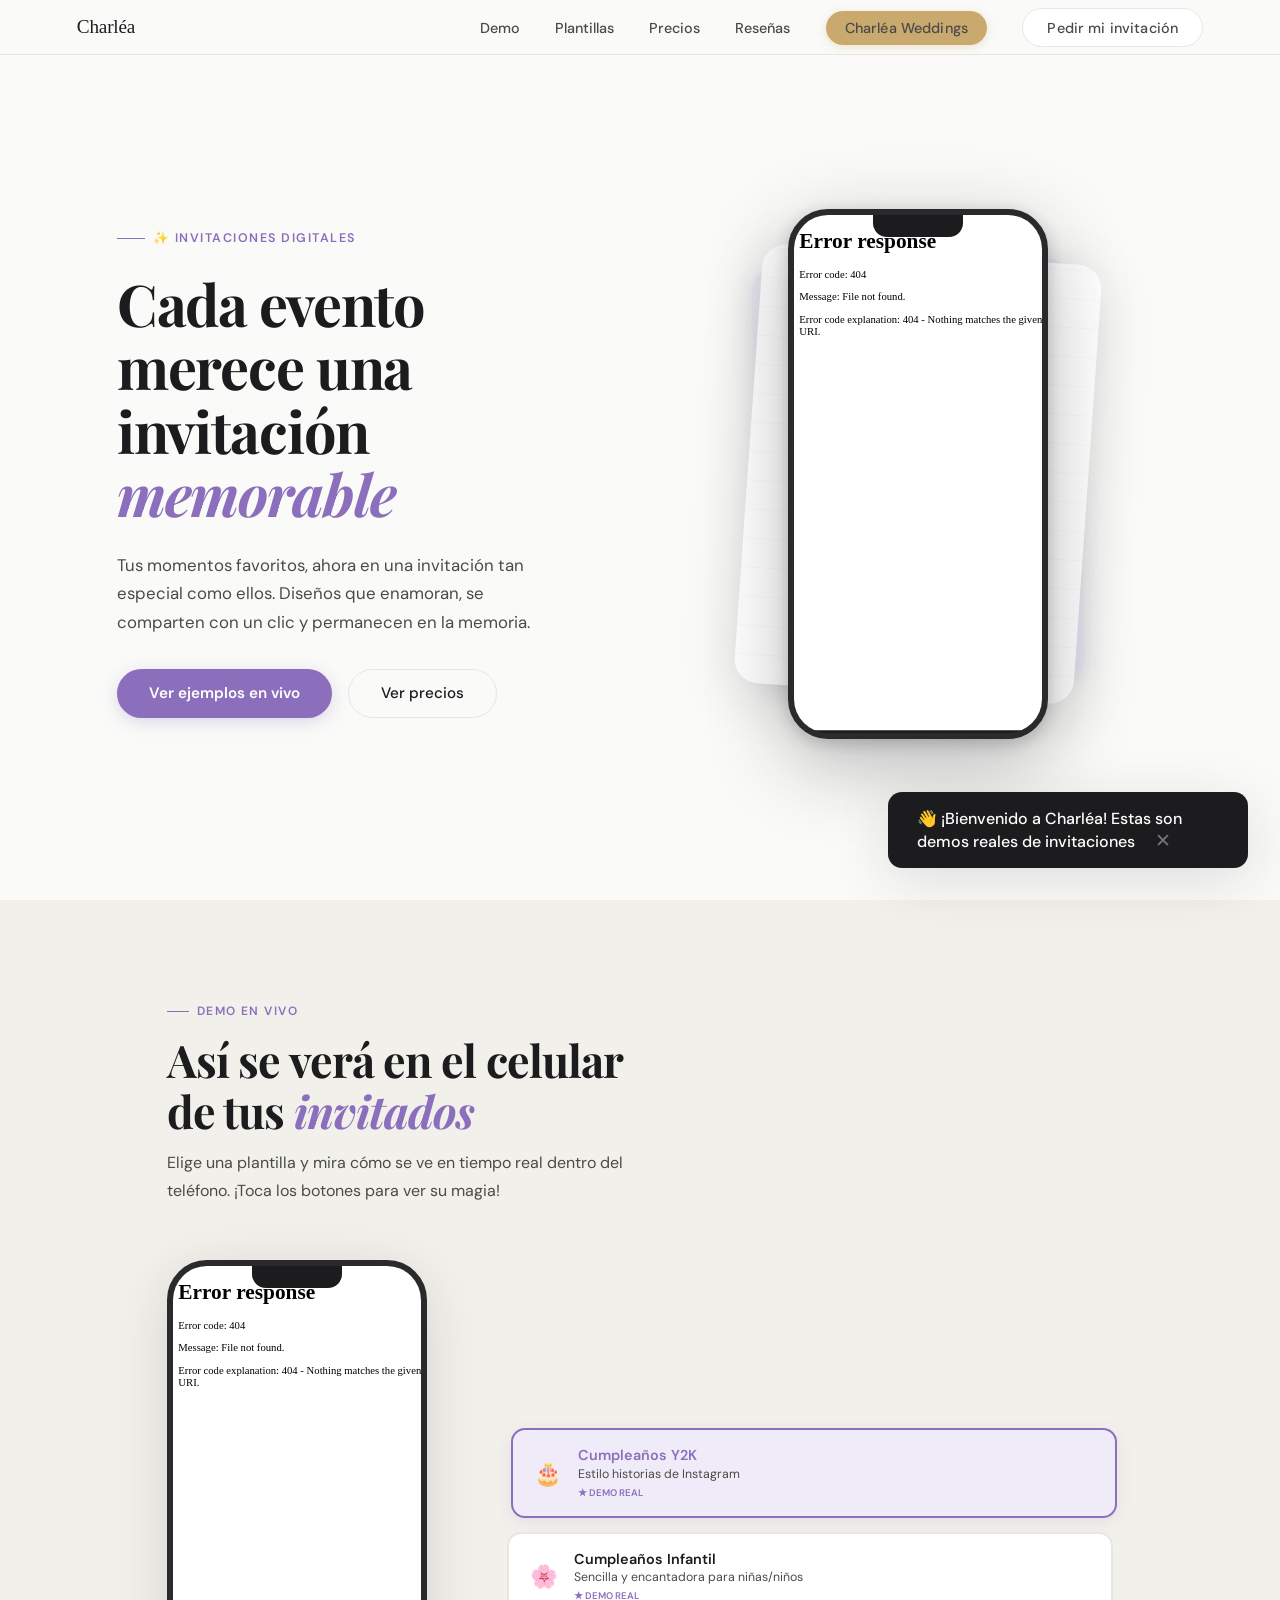
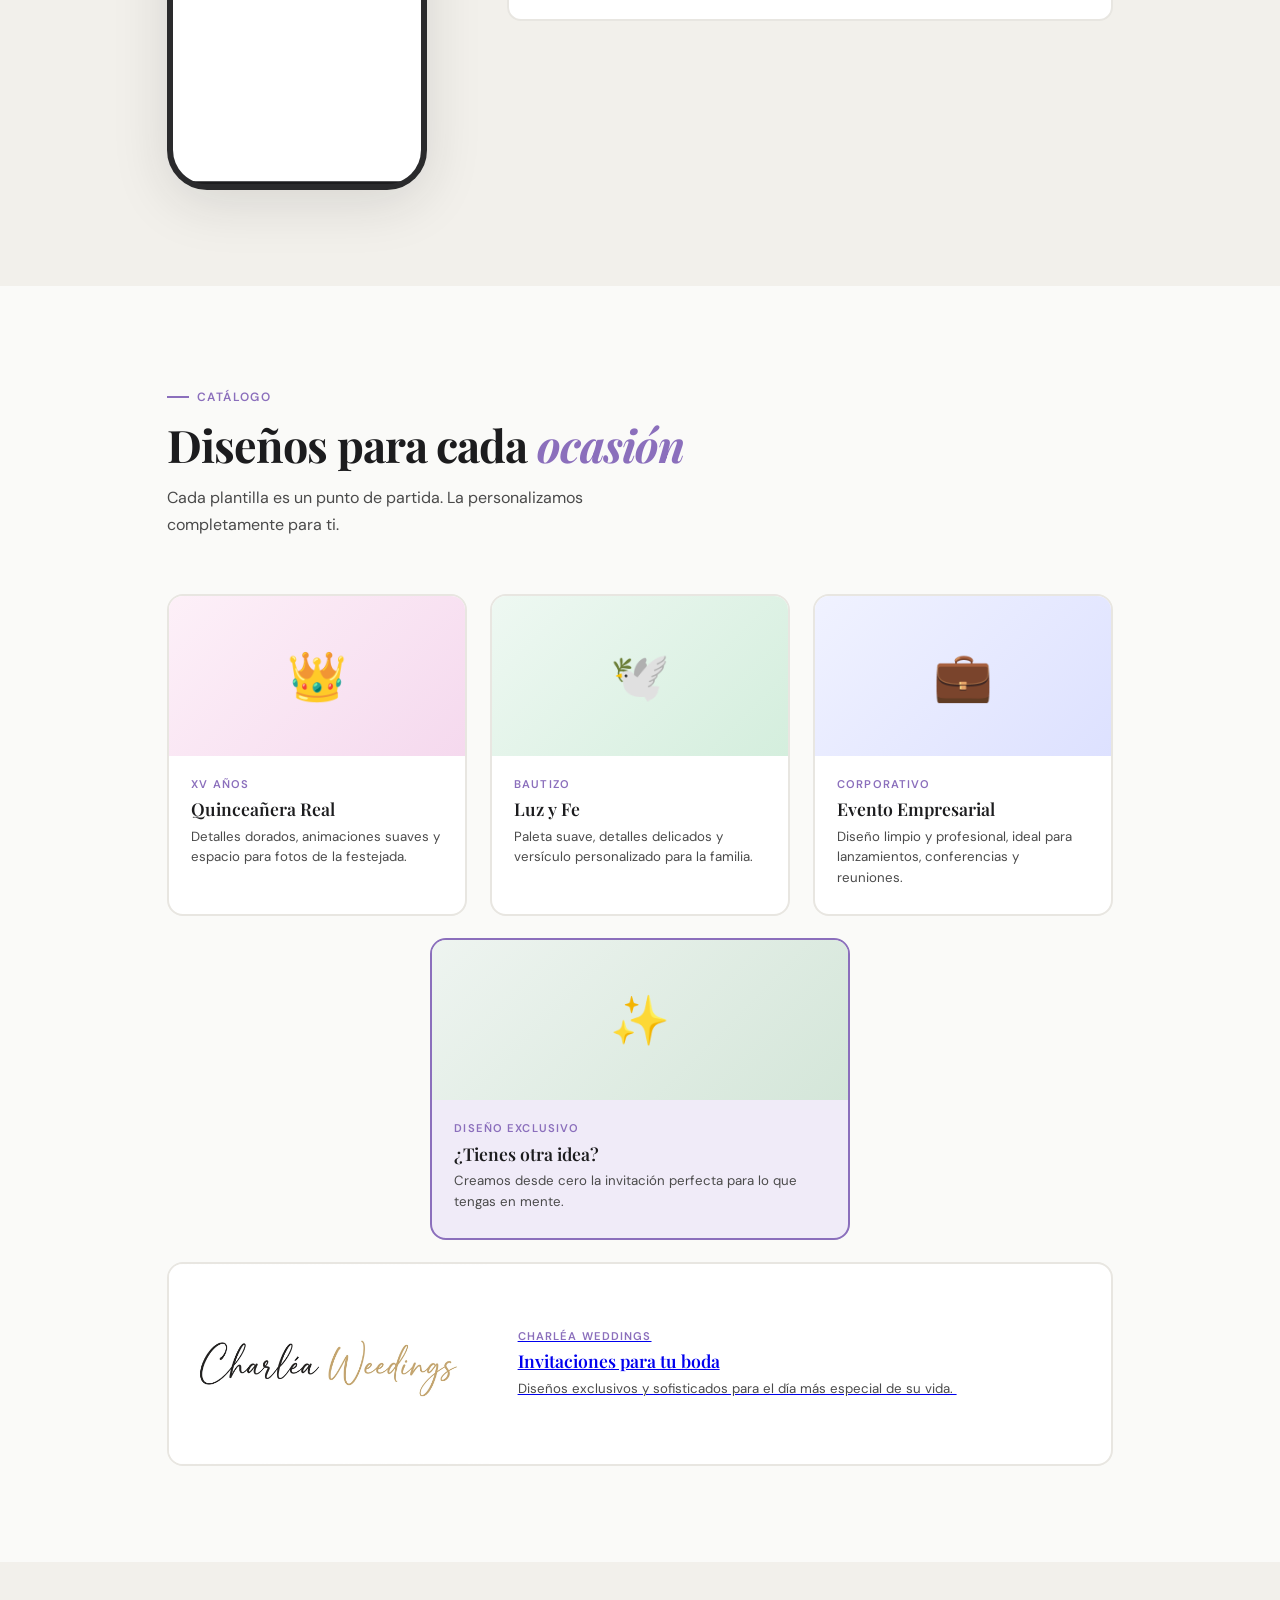
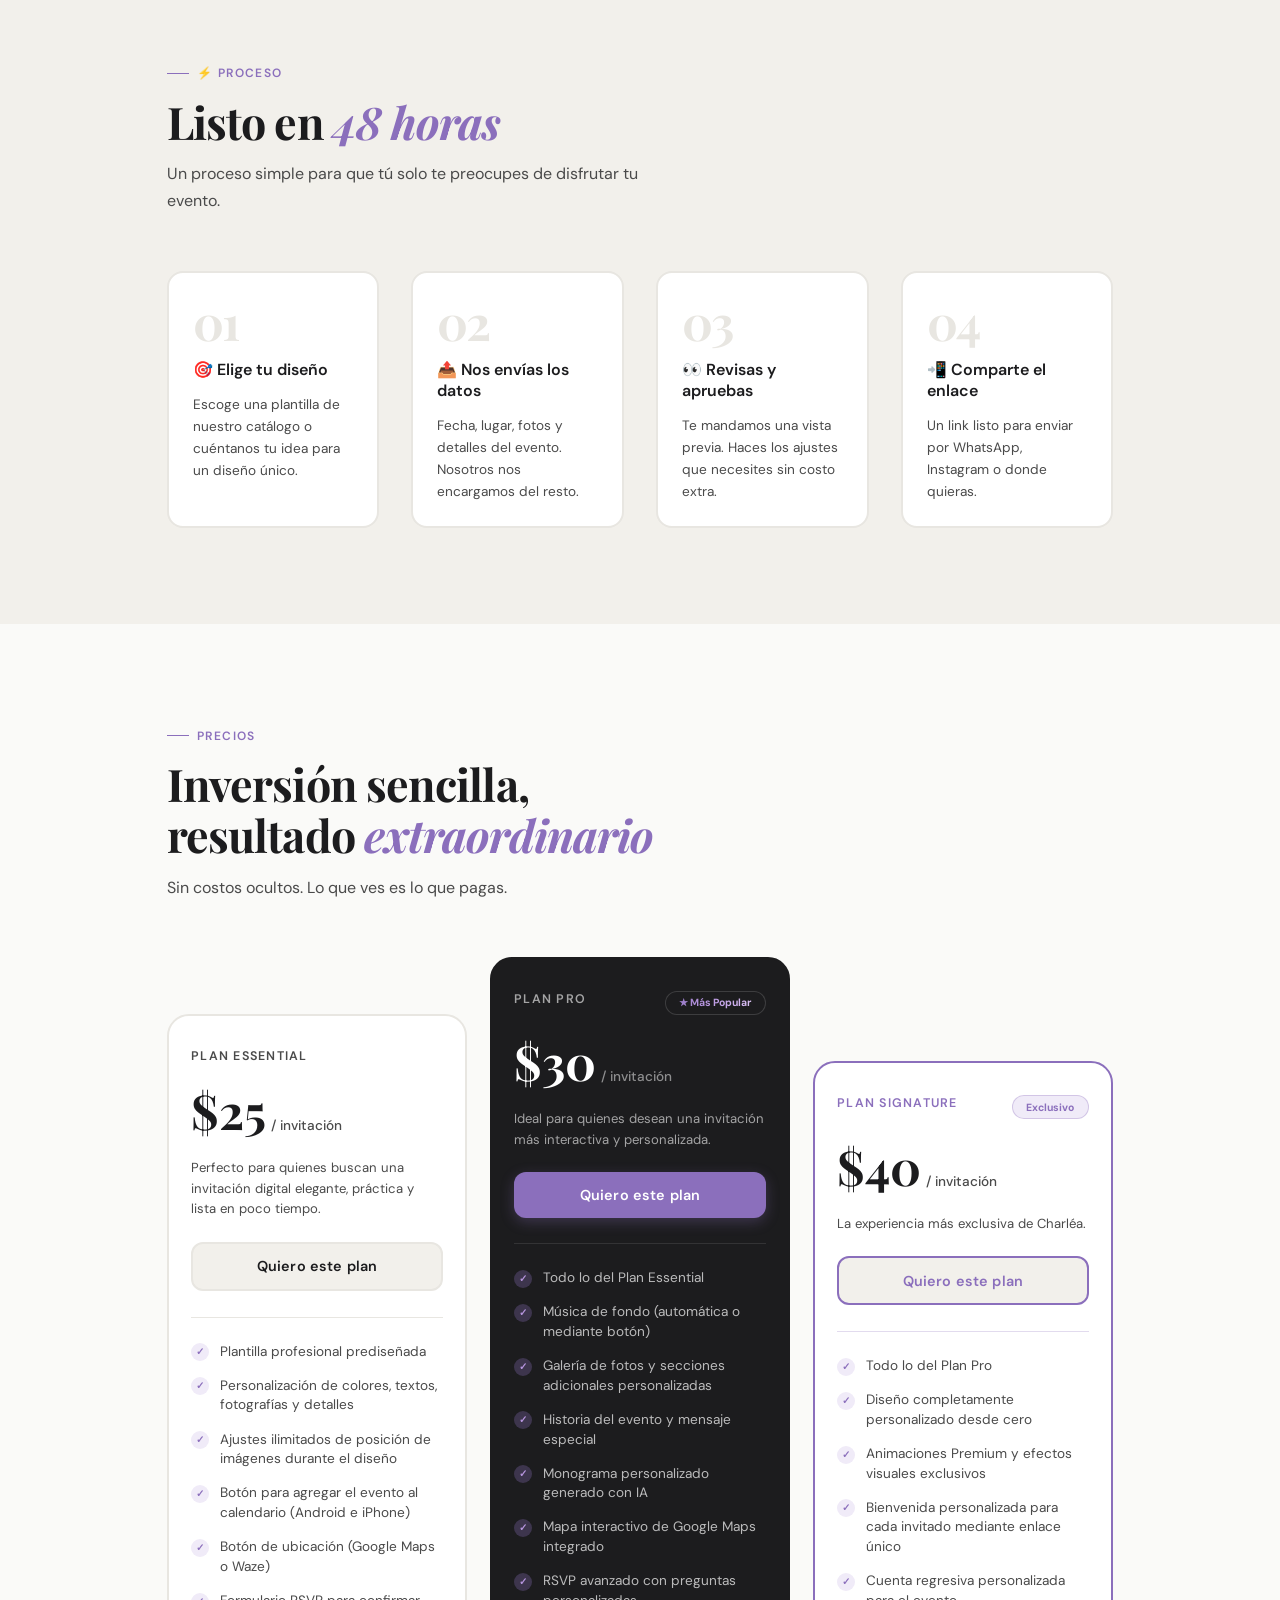
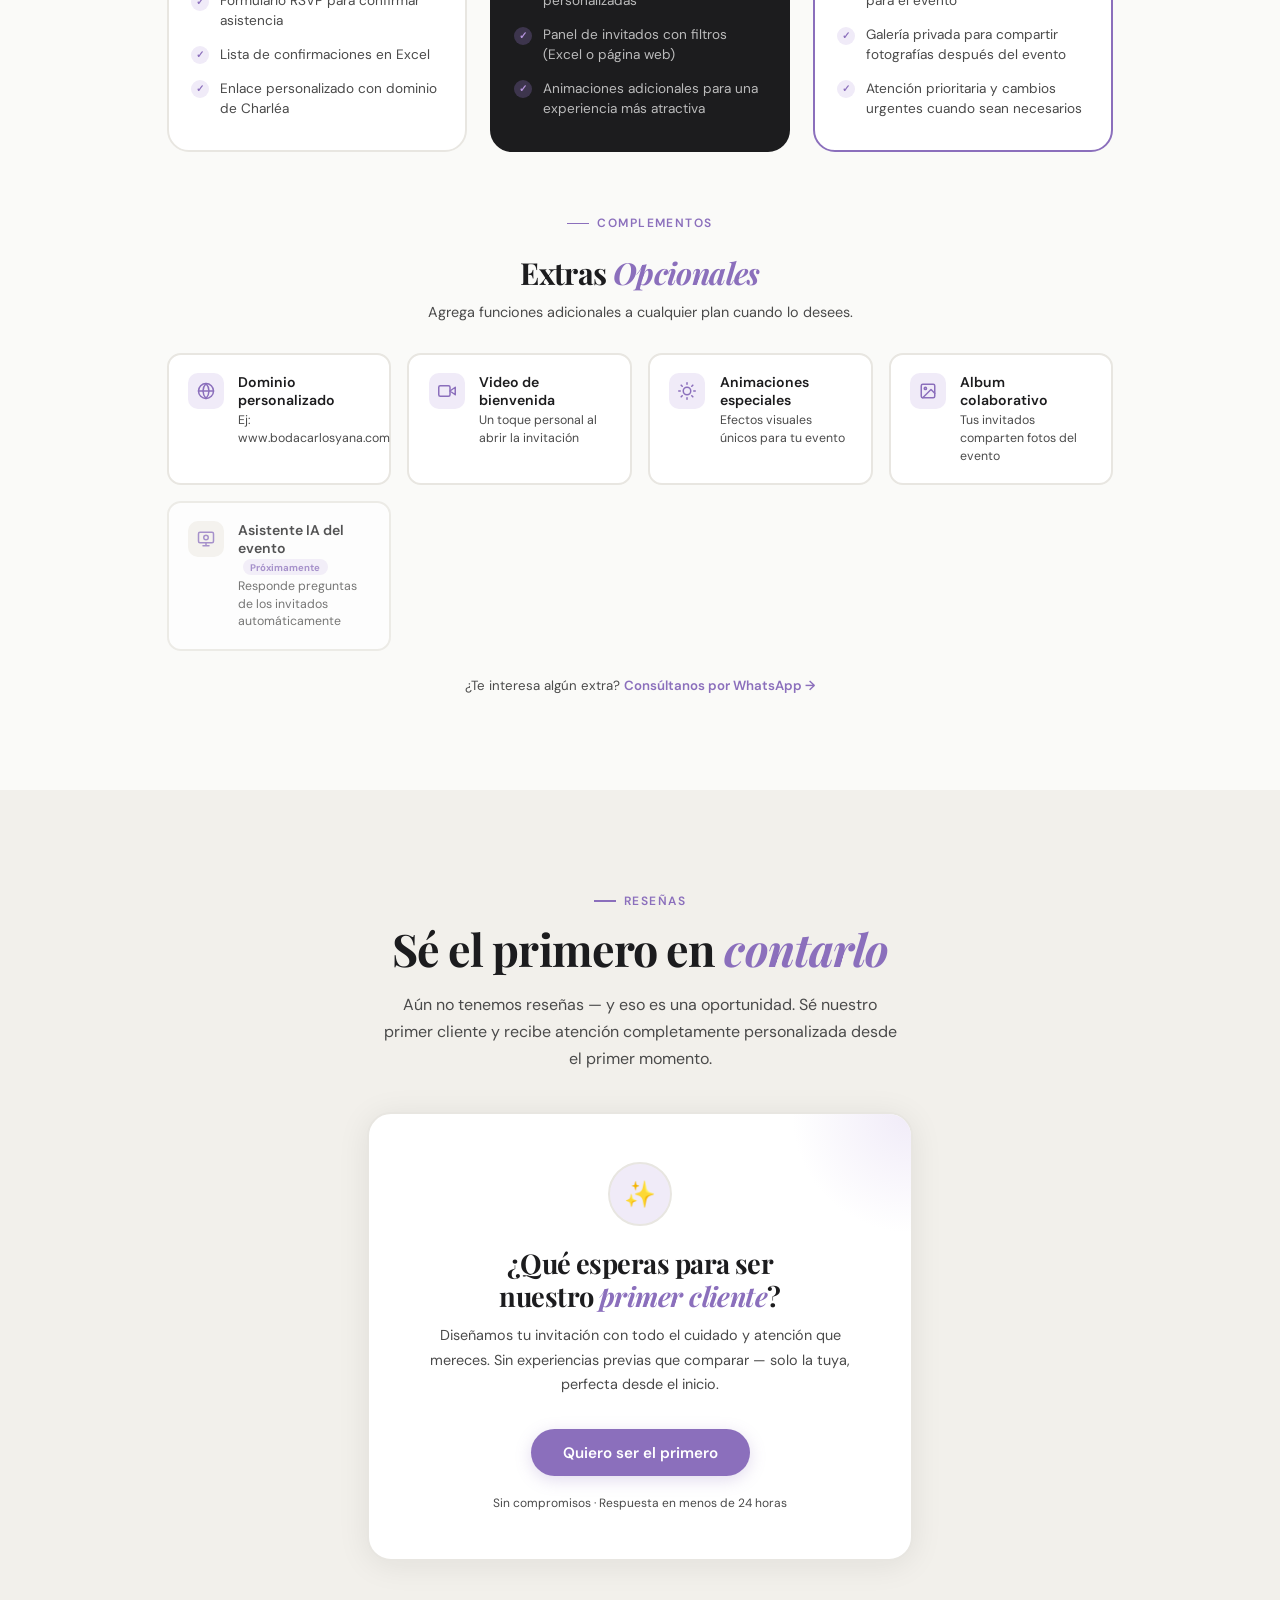
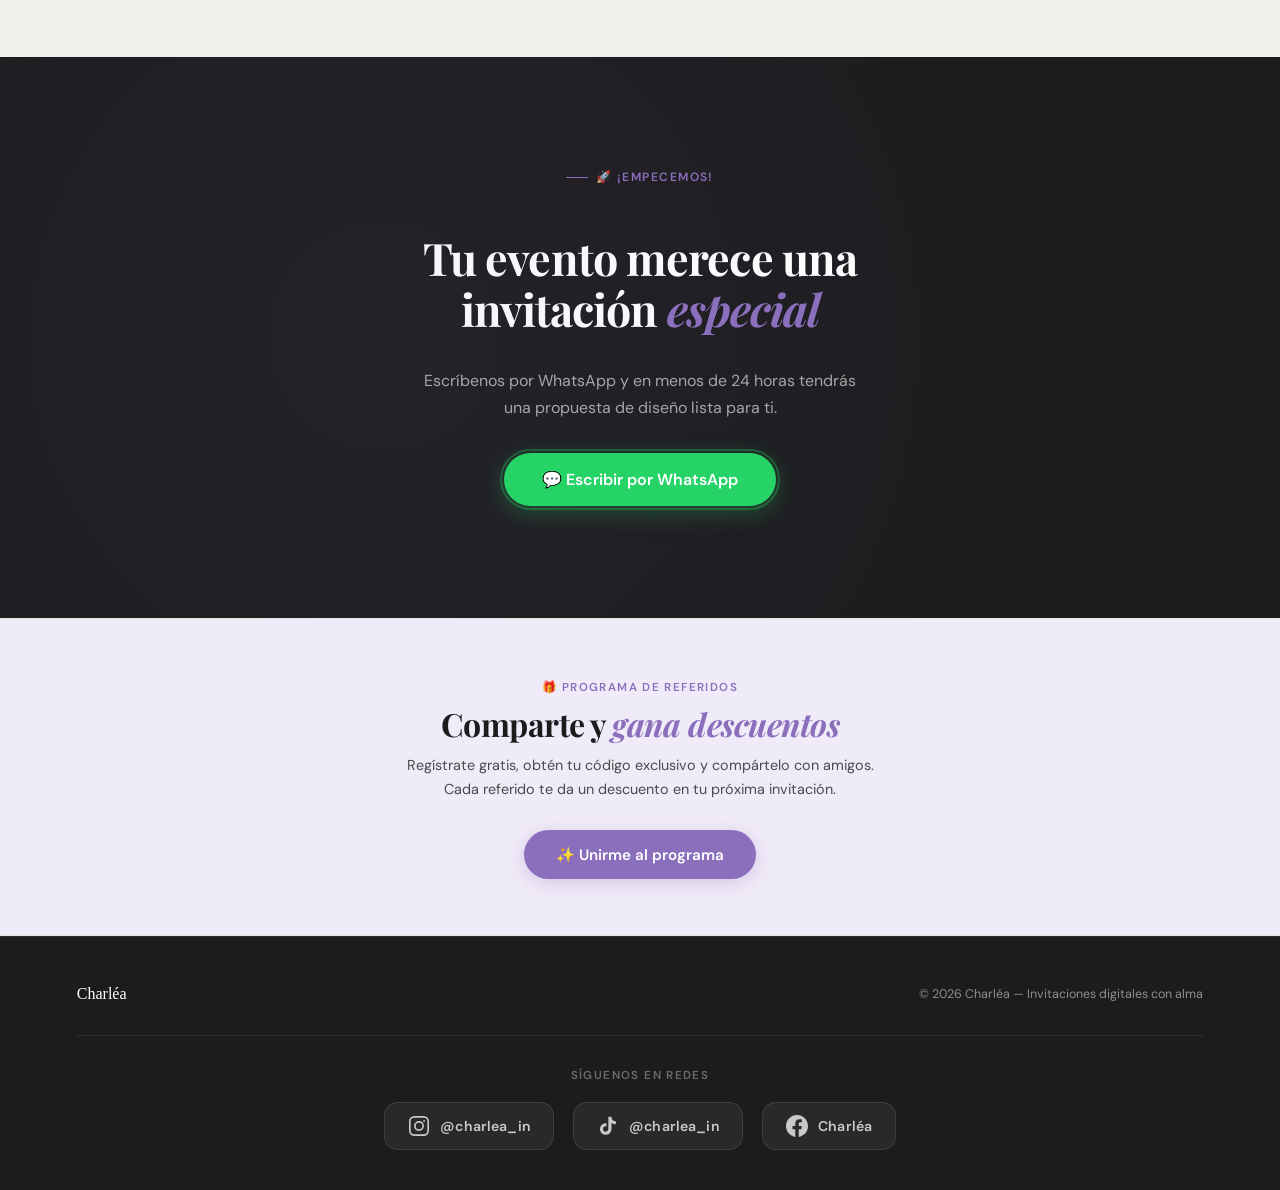
==== commit 97460b04: "Add Charléa Weddings card and nav button, remove demo1/demo4" ====
--- a/index.html
+++ b/index.html
@@ -117,6 +117,27 @@
       transform: translateY(-2px);
       box-shadow: 0 8px 24px rgba(139,111,188,.35);
     }
+    .nav-cta-ghost {
+      position: relative;
+      background: #C9A96E;
+      color: var(--ink);
+      border: none;
+      font-family: 'DM Sans', sans-serif;
+      font-weight: 600;
+      font-size: .85rem;
+      padding: .5rem 1.2rem;
+      box-shadow: 0 2px 10px rgba(201,169,110,.3);
+    }
+    .nav-cta-ghost::after {
+      content: ''; position: absolute; bottom: -4px; left: 0;
+      width: 100%; height: 2px; background: var(--lilac);
+    }
+    .nav-cta-ghost:hover {
+      background: #C9A96E;
+      color: var(--ink);
+      box-shadow: 0 4px 16px rgba(201,169,110,.35);
+      transform: translateY(-2px);
+    }
 
     /* ── HAMBURGER ── */
     .hamburger {
@@ -150,6 +171,12 @@
       transition: var(--transition);
     }
     .mobile-menu a:hover { color: var(--lilac); padding-left: 8px; }
+    .mobile-menu a.weddings-mobile {
+      color: var(--ink);
+      font-weight: 600;
+      border-bottom: 1px solid #C9A96E;
+    }
+    .mobile-menu a.weddings-mobile:hover { color: var(--lilac); }
     .mobile-menu .nav-cta {
       display: inline-block; margin-top: 1.5rem;
     }
@@ -387,6 +414,30 @@
       transition: var(--transition); display: inline-block;
     }
     .card:hover .hover-arrow { opacity: 1; transform: translateX(0); }
+
+    /* ── CHARLÉA WEDDINGS CARD (catálogo) ── */
+    .weddings-card {
+      grid-column: 1 / -1;
+      display: grid;
+      grid-template-columns: minmax(200px, 320px) 1fr;
+      align-items: center;
+      cursor: pointer;
+    }
+    .weddings-thumb {
+      height: 100%; min-height: 200px;
+      overflow: hidden;
+    }
+    .weddings-thumb img {
+      width: 100%; height: 100%;
+      object-fit: cover; display: block;
+      transition: var(--transition);
+    }
+    .weddings-card:hover .weddings-thumb img { transform: scale(1.05); }
+    .weddings-body { padding: 1.6rem 1.8rem; }
+    @media (max-width: 700px) {
+      .weddings-card { grid-template-columns: 1fr; }
+      .weddings-thumb { min-height: 170px; }
+    }
 
     /* ── HOW IT WORKS ── */
     #how { background: var(--bg2); }
@@ -1008,6 +1059,7 @@
   <a href="#templates" onclick="closeMenu()">Plantillas</a>
   <a href="#pricing" onclick="closeMenu()">Precios</a>
   <a href="#testimonials" onclick="closeMenu()">Reseñas</a>
+  <a href="https://charlea-in.github.io/LandPage/Charleaweedings/index.html" target="_blank" rel="noopener" onclick="closeMenu()" class="weddings-mobile">Charléa Weddings</a>
   <a href="#cta" class="nav-cta" onclick="closeMenu()">Pedir mi invitación</a>
 </div>
 
@@ -1019,6 +1071,7 @@
     <li><a href="#templates">Plantillas</a></li>
     <li><a href="#pricing">Precios</a></li>
     <li><a href="#testimonials">Reseñas</a></li>
+    <li><a href="https://charlea-in.github.io/LandPage/Charleaweedings/index.html" target="_blank" rel="noopener" class="nav-cta nav-cta-ghost">Charléa Weddings</a></li>
     <li><a href="#cta" class="nav-cta">Pedir mi invitación</a></li>
   </ul>
   <button class="hamburger" id="hamburger" aria-label="Abrir menú" onclick="toggleMenu()">
@@ -1065,14 +1118,6 @@
         </div>
       </div>
       <div class="template-tabs reveal">
-        <button class="tab-btn" data-template="demo1" onclick="loadTemplate('demo1',this)">
-          <span class="tab-icon">💍</span>
-          <div>
-            <div class="tab-name">Fiesta de Compromiso</div>
-            <div class="tab-desc">Elegante, con animaciones y RSVP</div>
-            <span style="font-size:.6rem;color:var(--lilac);font-weight:600;">★ DEMO REAL</span>
-          </div>
-        </button>
         <button class="tab-btn" data-template="demo2" onclick="loadTemplate('demo2',this)">
           <span class="tab-icon">🎂</span>
           <div>
@@ -1089,29 +1134,9 @@
             <span style="font-size:.6rem;color:var(--lilac);font-weight:600;">★ DEMO REAL</span>
           </div>
         </button>
-        <button class="tab-btn" data-template="demo4" onclick="loadTemplate('demo4',this)">
-          <span class="badge-new">NUEVO</span>
-          <span class="tab-icon">🥂</span>
-          <div>
-            <div class="tab-name">Boda Elegante</div>
-            <div class="tab-desc">Romántica, minimalista y sofisticada</div>
-            <span style="font-size:.6rem;color:var(--lilac);font-weight:600;">★ DEMO REAL</span>
-          </div>
-        </button>
       </div>
       <!-- MÓVIL: links directos a las demos -->
       <div class="demo-links-mobile reveal">
-        <a class="demo-link-btn" href="./demo1/index.html" target="_blank">
-          <div class="demo-link-left">
-            <span class="demo-link-icon">💍</span>
-            <div>
-              <div class="demo-link-name">Fiesta de Compromiso</div>
-              <div class="demo-link-desc">Elegante, con animaciones y RSVP</div>
-              <span class="demo-link-badge">★ DEMO REAL</span>
-            </div>
-          </div>
-          <span class="demo-link-arrow">→</span>
-        </a>
         <a class="demo-link-btn" href="./demo2/index.html" target="_blank">
           <div class="demo-link-left">
             <span class="demo-link-icon">🎂</span>
@@ -1129,18 +1154,6 @@
             <div>
               <div class="demo-link-name">Cumpleaños Infantil</div>
               <div class="demo-link-desc">Sencilla y encantadora para niñas</div>
-              <span class="demo-link-badge">★ DEMO REAL</span>
-            </div>
-          </div>
-          <span class="demo-link-arrow">→</span>
-        </a>
-        <a class="demo-link-btn" href="./demo4/index.html" target="_blank" style="border-color:var(--lilac); position:relative;">
-          <span style="position:absolute;top:-8px;right:-6px;background:var(--lilac);color:white;font-size:.5rem;padding:.15rem .5rem;border-radius:999px;font-weight:700;text-transform:uppercase;letter-spacing:.05em;">NUEVO</span>
-          <div class="demo-link-left">
-            <span class="demo-link-icon">🥂</span>
-            <div>
-              <div class="demo-link-name">Boda Elegante</div>
-              <div class="demo-link-desc">Romántica, minimalista y sofisticada</div>
               <span class="demo-link-badge">★ DEMO REAL</span>
             </div>
           </div>
@@ -1192,6 +1205,16 @@
           <p class="card-desc">Creamos desde cero la invitación perfecta para lo que tengas en mente. <span class="hover-arrow">→</span></p>
         </div>
       </div>
+      <a href="https://charlea-in.github.io/LandPage/Charleaweedings/index.html" target="_blank" rel="noopener" class="card weddings-card reveal">
+        <div class="weddings-thumb">
+          <img src="./charleaweedings.jpg" alt="Charléa Weddings" />
+        </div>
+        <div class="card-body weddings-body">
+          <p class="card-tag">Charléa Weddings</p>
+          <p class="card-title">Invitaciones para tu boda</p>
+          <p class="card-desc">Diseños exclusivos y sofisticados para el día más especial de su vida. <span class="hover-arrow">→</span></p>
+        </div>
+      </a>
     </div>
   </div>
 </section>
@@ -1750,10 +1773,8 @@
 
 /* ── TEMPLATES ── */
 const templates = {
-  demo1: './demo1/index.html',
   demo2: './demo2/index.html',
   demo3: './demo3/index.html',
-  demo4: './demo4/index.html',
 };
 
 function loadTemplate(name, btn) {
@@ -1784,7 +1805,7 @@
 
 // ── LOAD INITIAL TEMPLATE ──
 window.addEventListener('load', () => {
-  loadTemplate('demo1', document.querySelector('.tab-btn[data-template="demo1"]'));
+  loadTemplate('demo2', document.querySelector('.tab-btn[data-template="demo2"]'));
   setTimeout(() => {
     showNotification('👋 ¡Bienvenido a Charléa! Estas son demos reales de invitaciones');
   }, 1500);
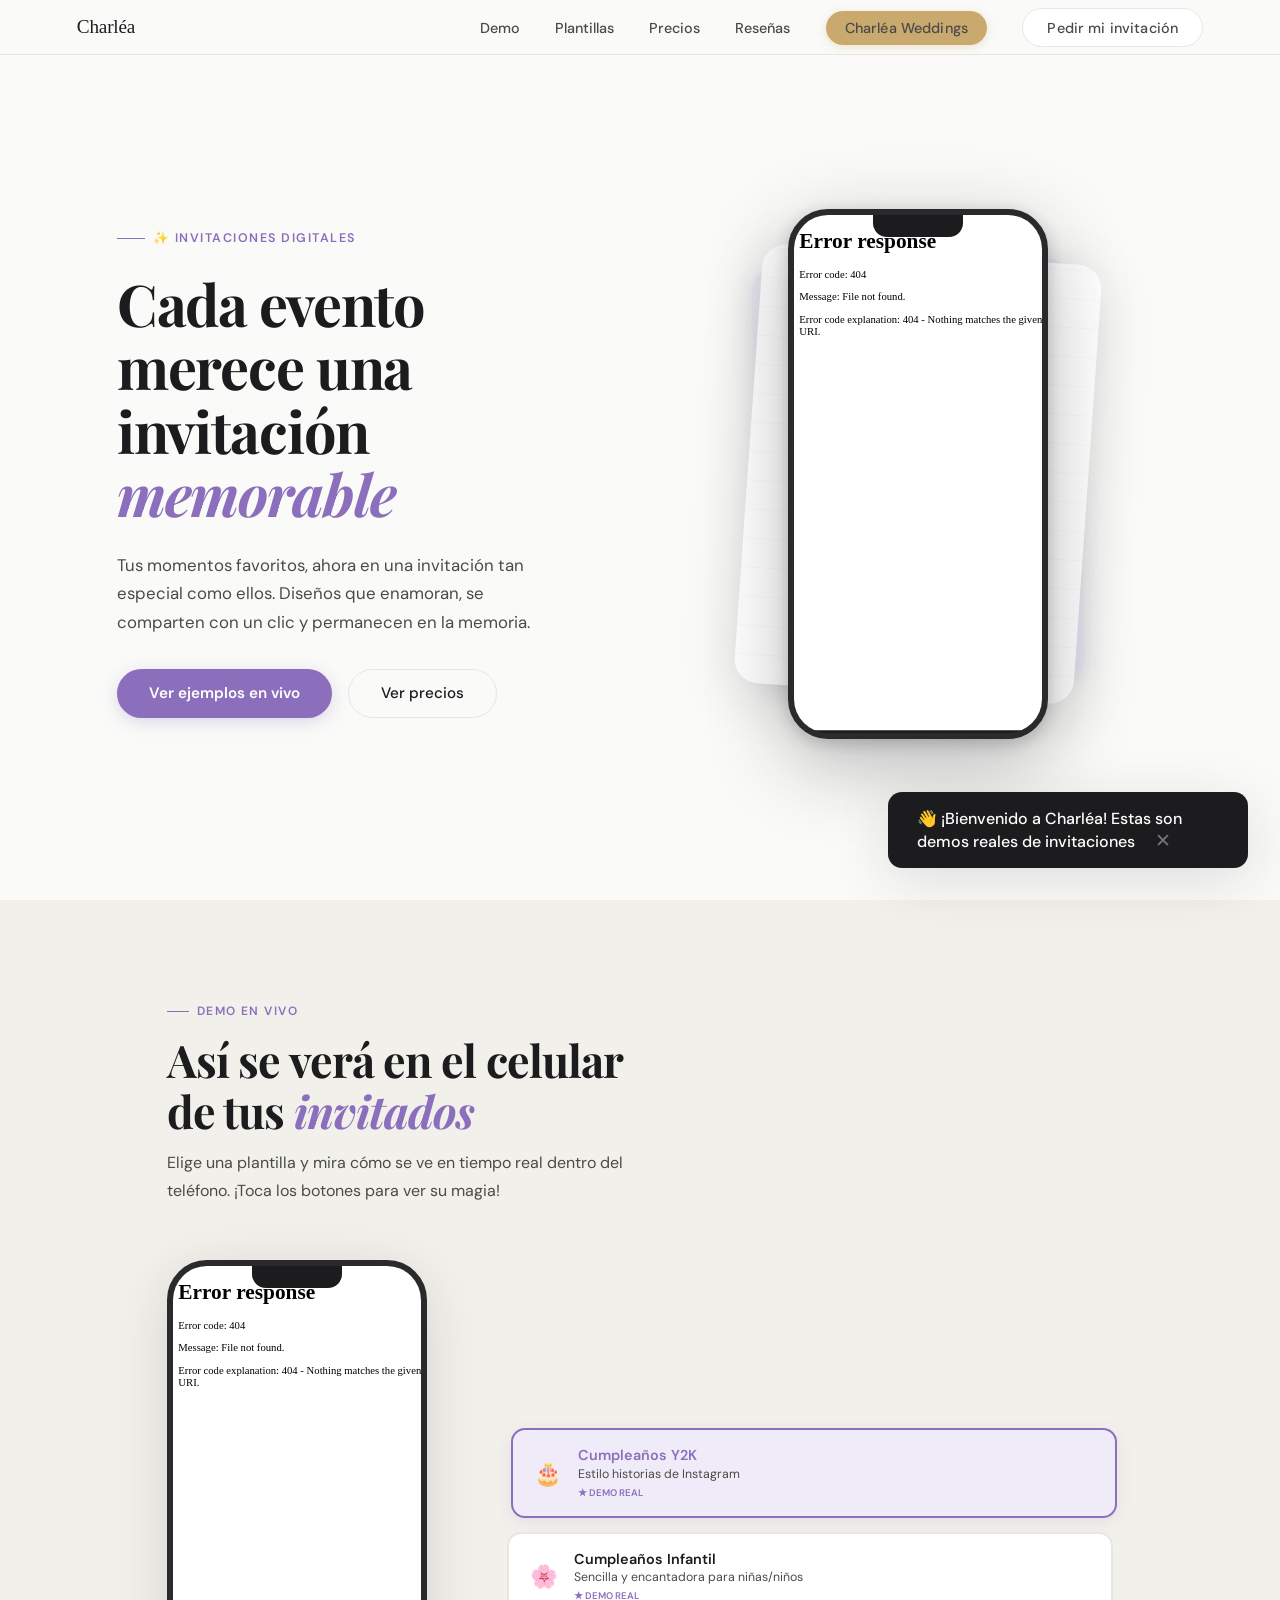
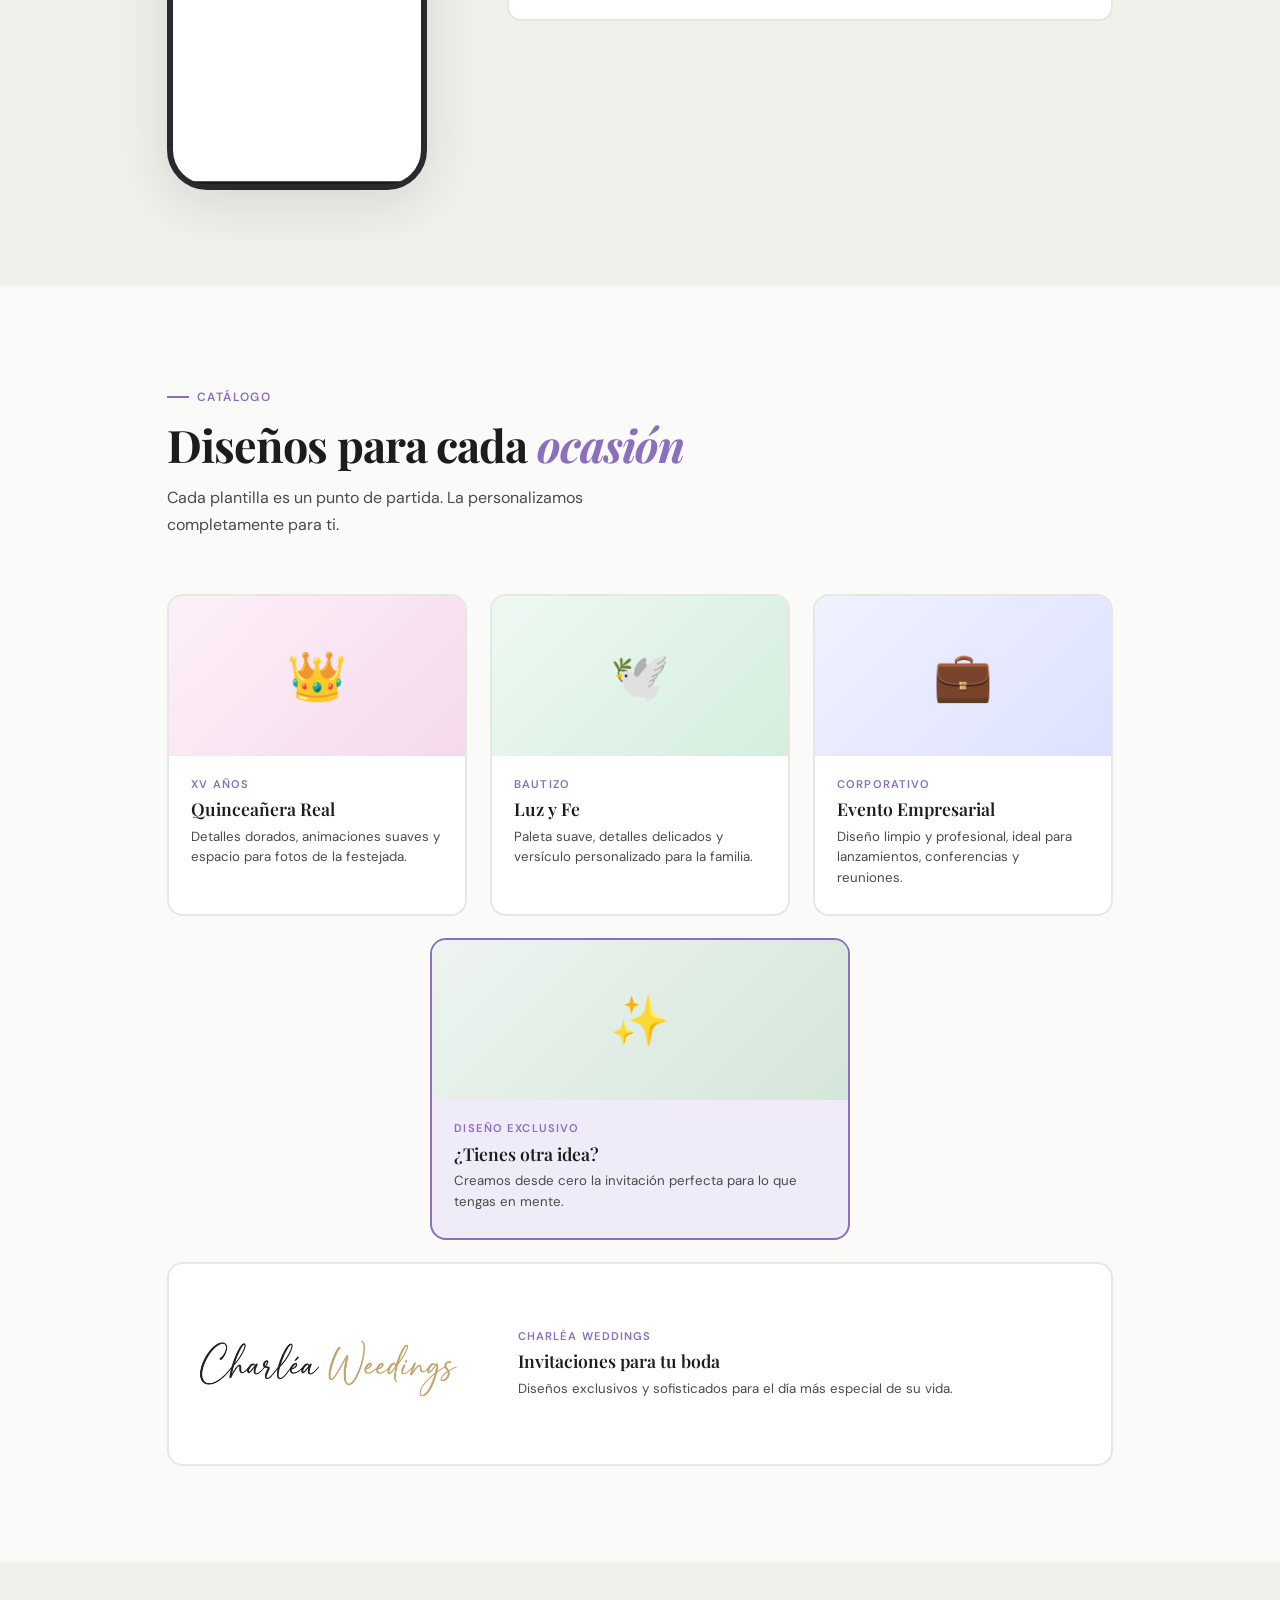
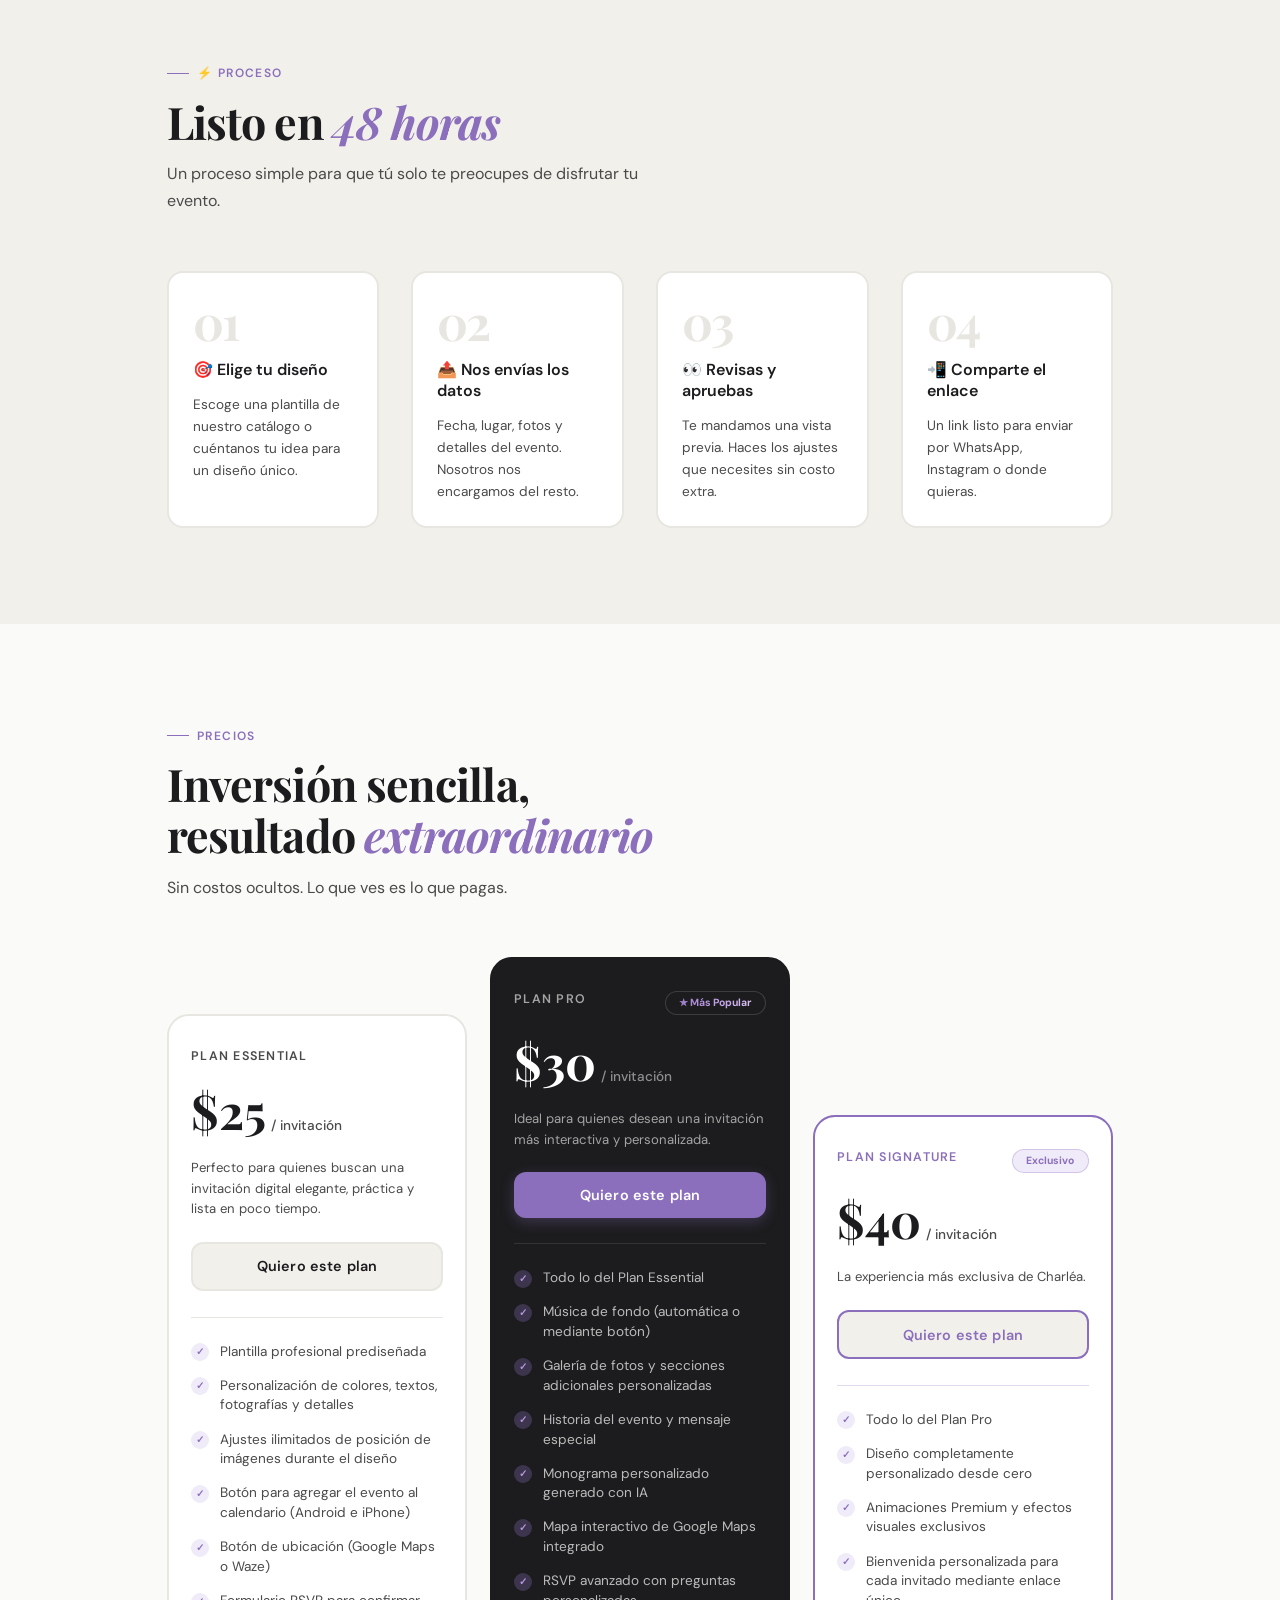
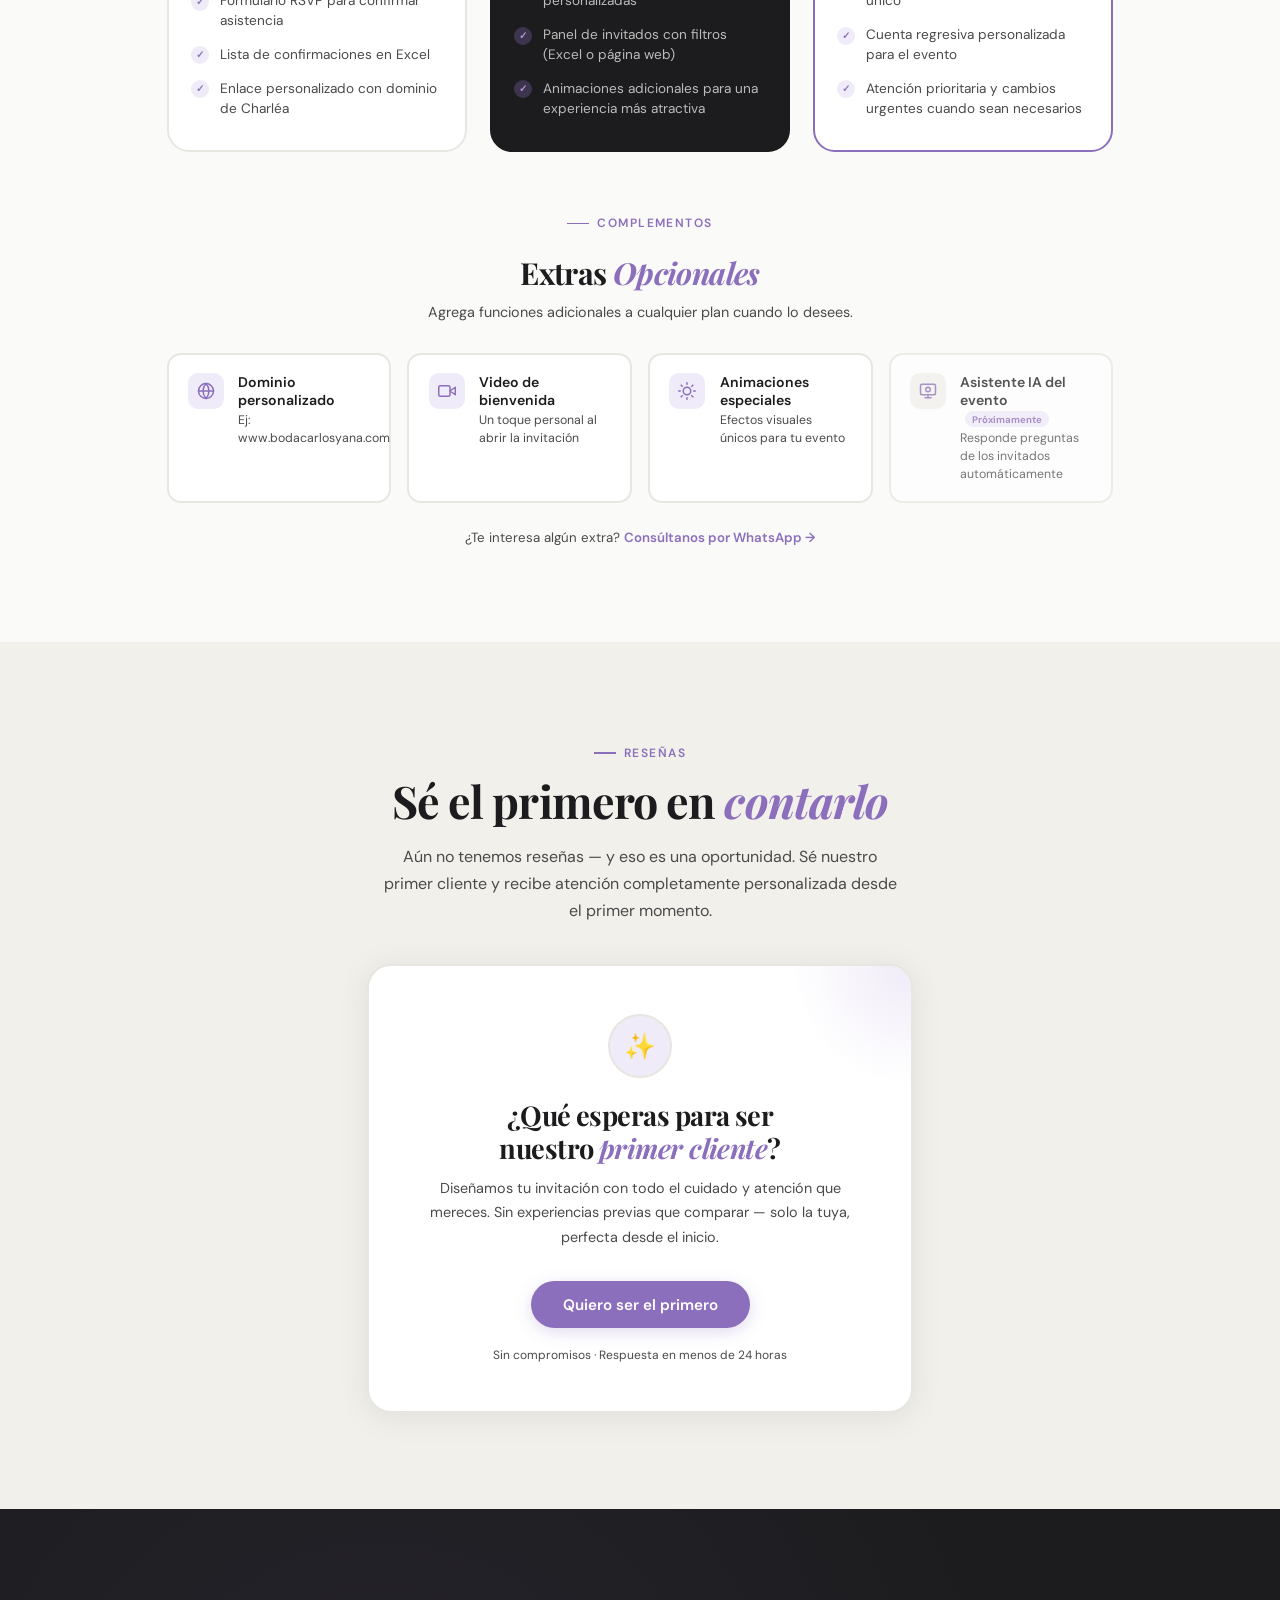
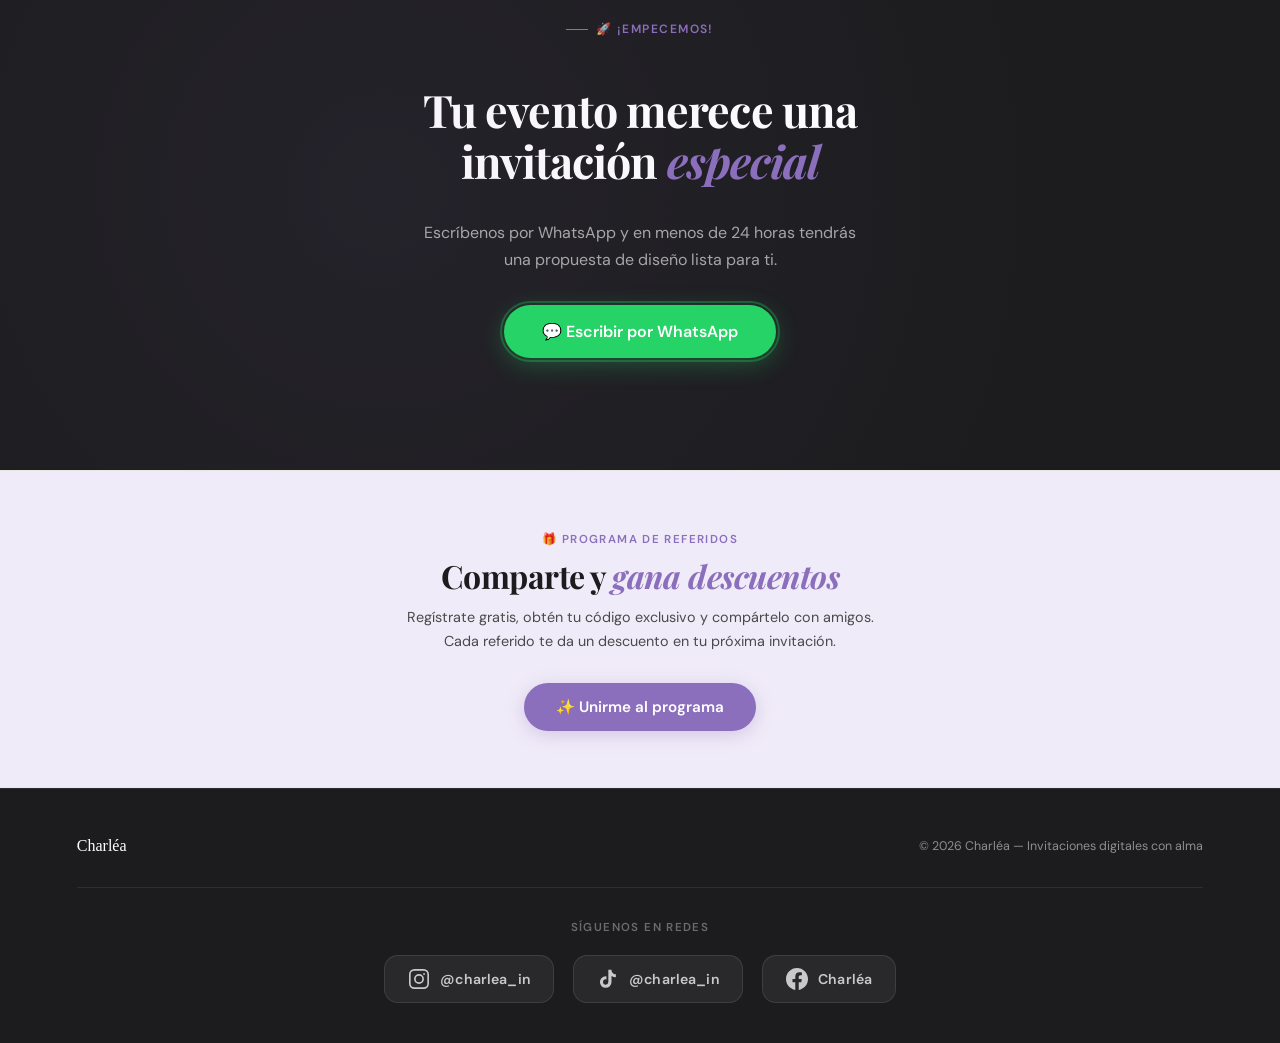
==== commit 062112d9: "Clean weddings card styling, remove gallery from Signature plan and extras" ====
--- a/index.html
+++ b/index.html
@@ -422,6 +422,8 @@
       grid-template-columns: minmax(200px, 320px) 1fr;
       align-items: center;
       cursor: pointer;
+      color: var(--ink);
+      text-decoration: none;
     }
     .weddings-thumb {
       height: 100%; min-height: 200px;
@@ -1331,7 +1333,6 @@
           <li><span class="feat-check" style="background:var(--lilac-lt); color:var(--lilac);">✓</span>Animaciones Premium y efectos visuales exclusivos</li>
           <li><span class="feat-check" style="background:var(--lilac-lt); color:var(--lilac);">✓</span>Bienvenida personalizada para cada invitado mediante enlace único</li>
           <li><span class="feat-check" style="background:var(--lilac-lt); color:var(--lilac);">✓</span>Cuenta regresiva personalizada para el evento</li>
-          <li><span class="feat-check" style="background:var(--lilac-lt); color:var(--lilac);">✓</span>Galería privada para compartir fotografías después del evento</li>
           <li><span class="feat-check" style="background:var(--lilac-lt); color:var(--lilac);">✓</span>Atención prioritaria y cambios urgentes cuando sean necesarios</li>
         </ul>
       </div>
@@ -1377,15 +1378,6 @@
           <div>
             <p class="extras-title">Animaciones especiales</p>
             <p class="extras-desc">Efectos visuales únicos para tu evento</p>
-          </div>
-        </div>
-        <div class="extras-item">
-          <div class="extras-icon">
-            <svg width="18" height="18" viewBox="0 0 24 24" fill="none" stroke="currentColor" stroke-width="2" stroke-linecap="round" stroke-linejoin="round"><rect x="3" y="3" width="18" height="18" rx="2"/><circle cx="8.5" cy="8.5" r="1.5"/><polyline points="21 15 16 10 5 21"/></svg>
-          </div>
-          <div>
-            <p class="extras-title">Album colaborativo</p>
-            <p class="extras-desc">Tus invitados comparten fotos del evento</p>
           </div>
         </div>
         <div class="extras-item" style="opacity:.75;">
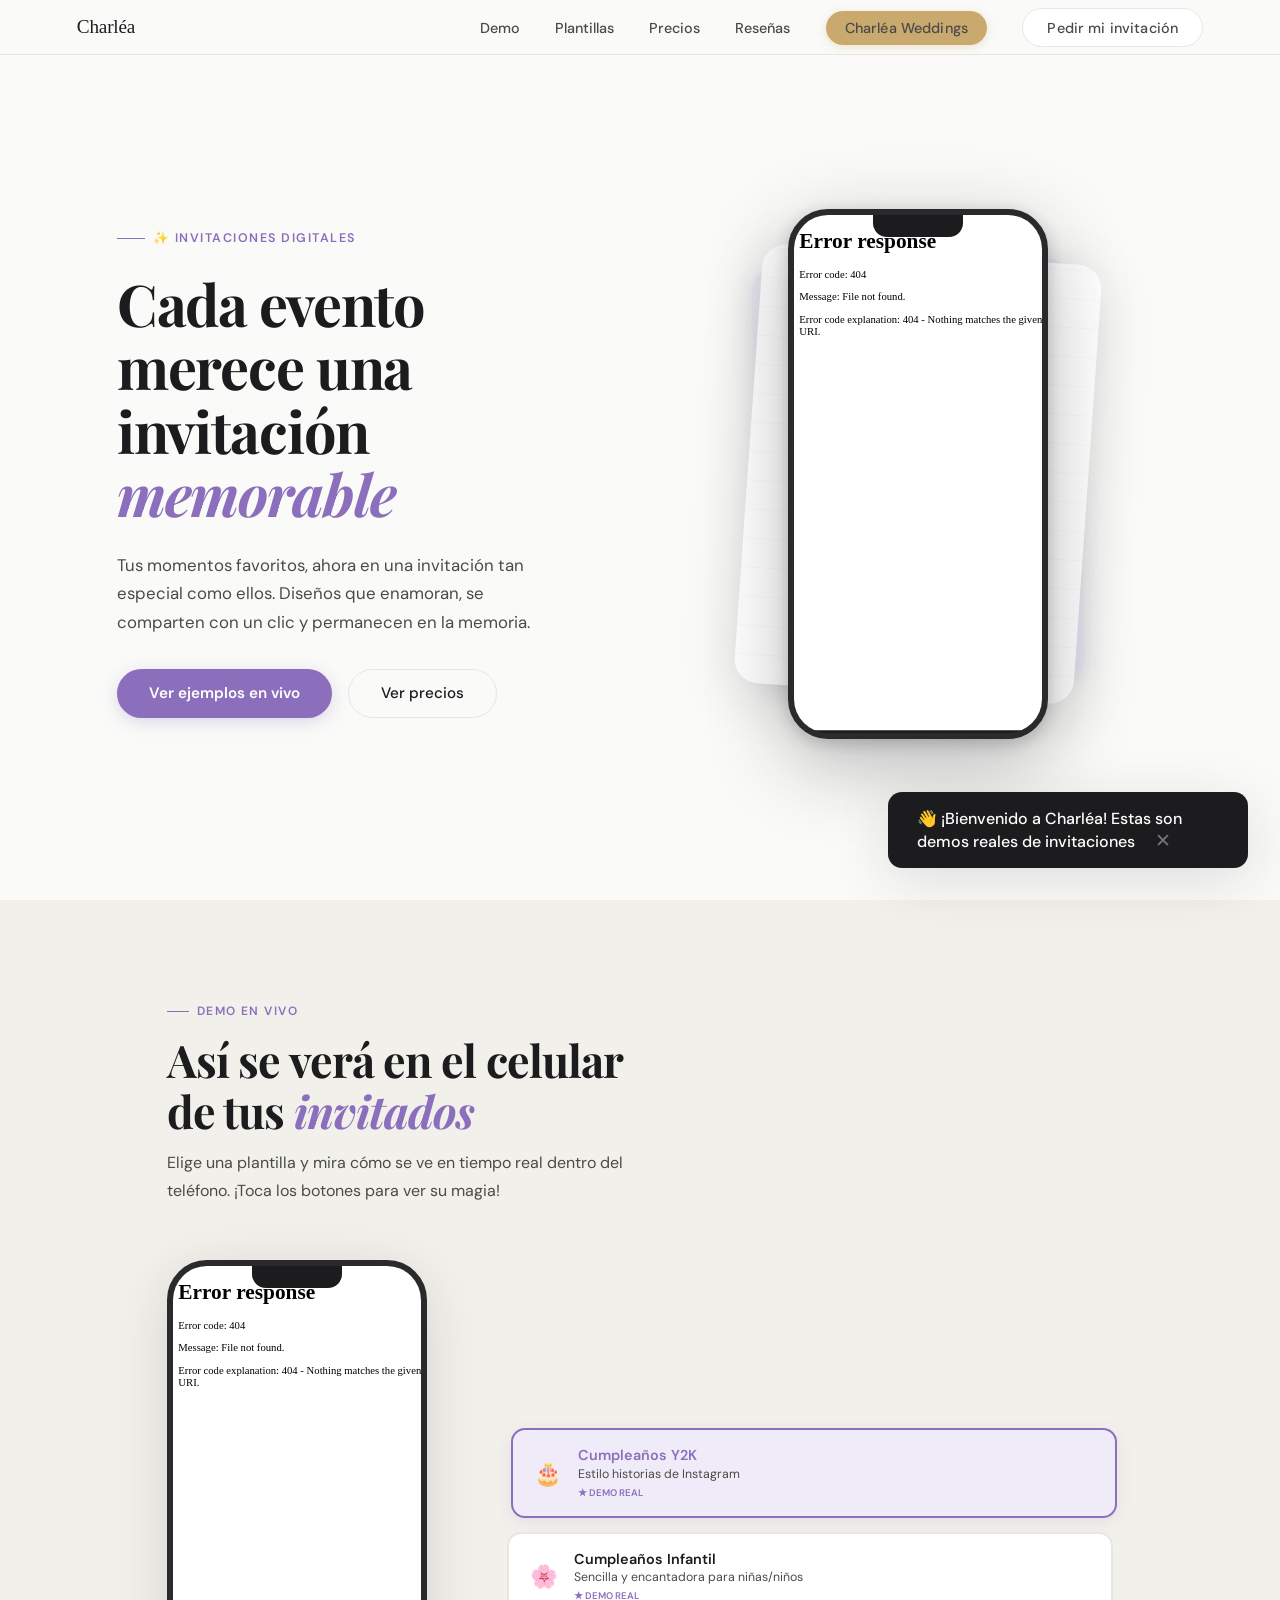
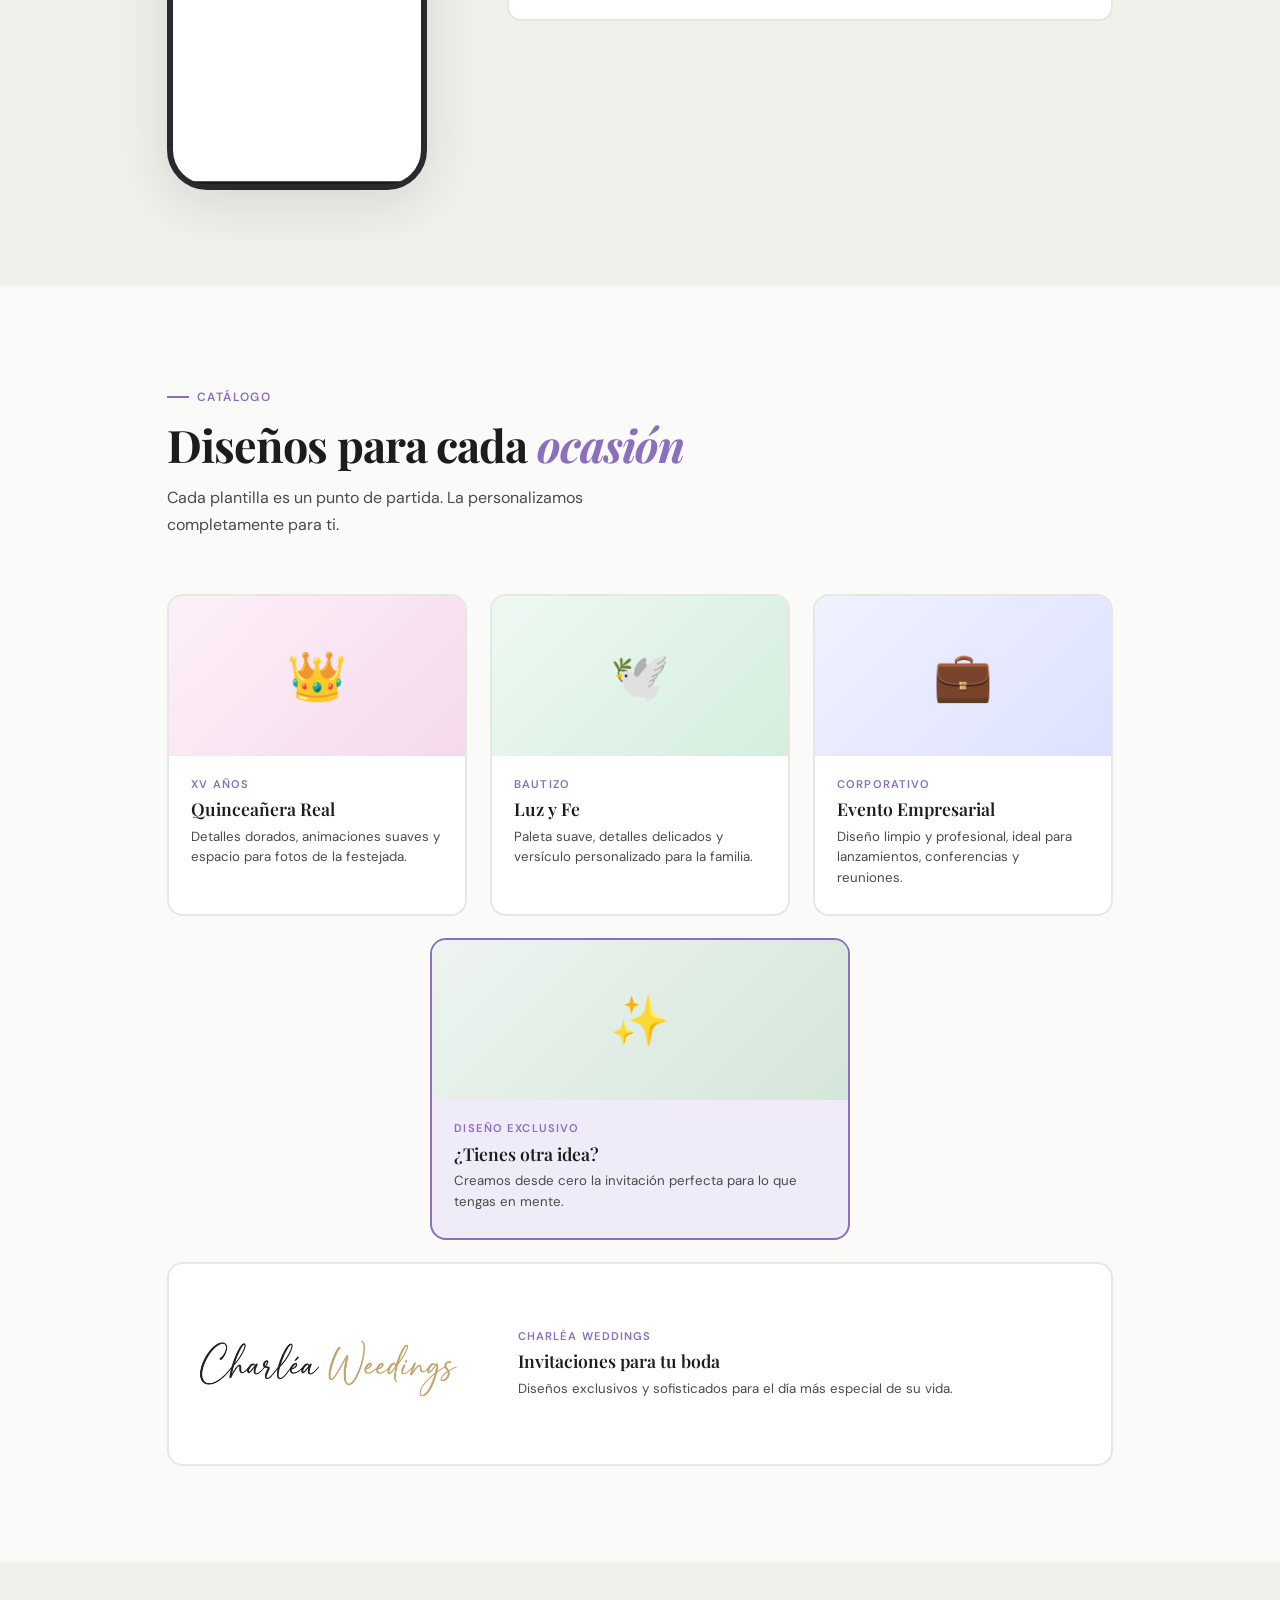
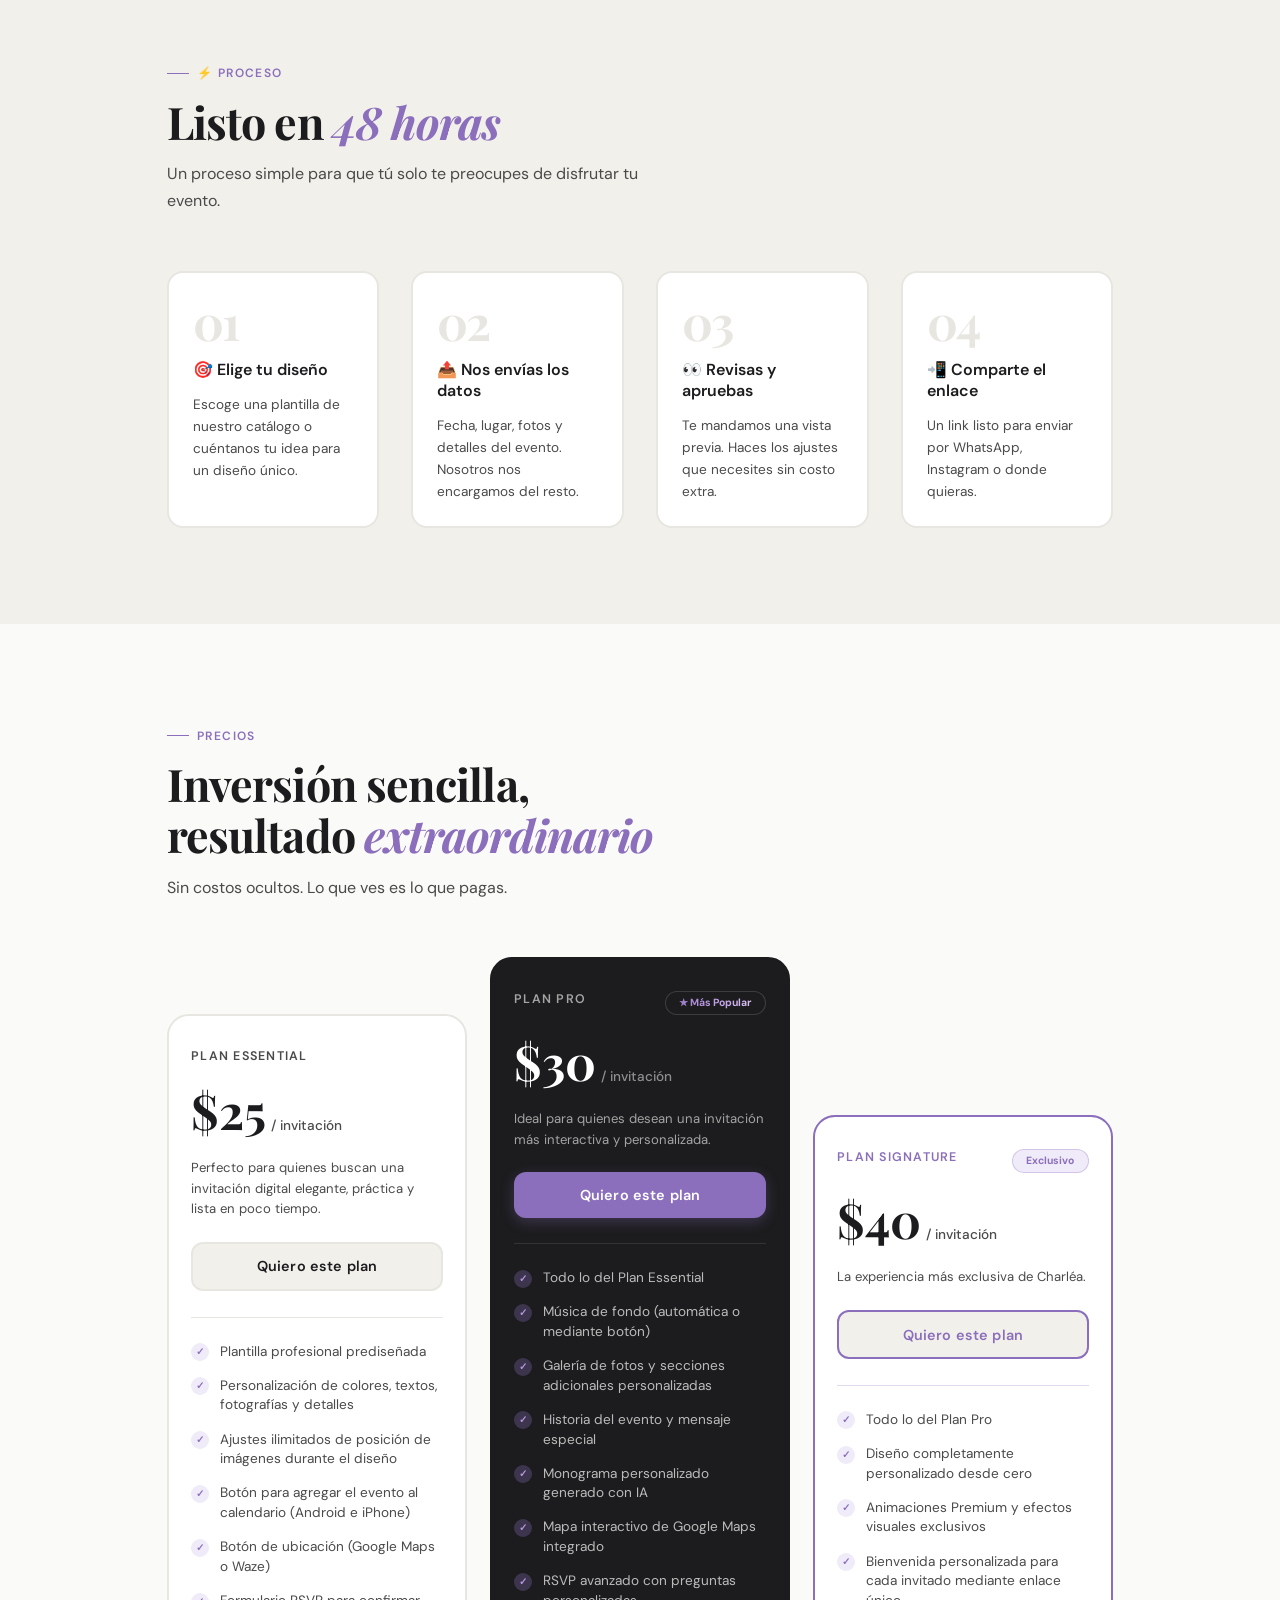
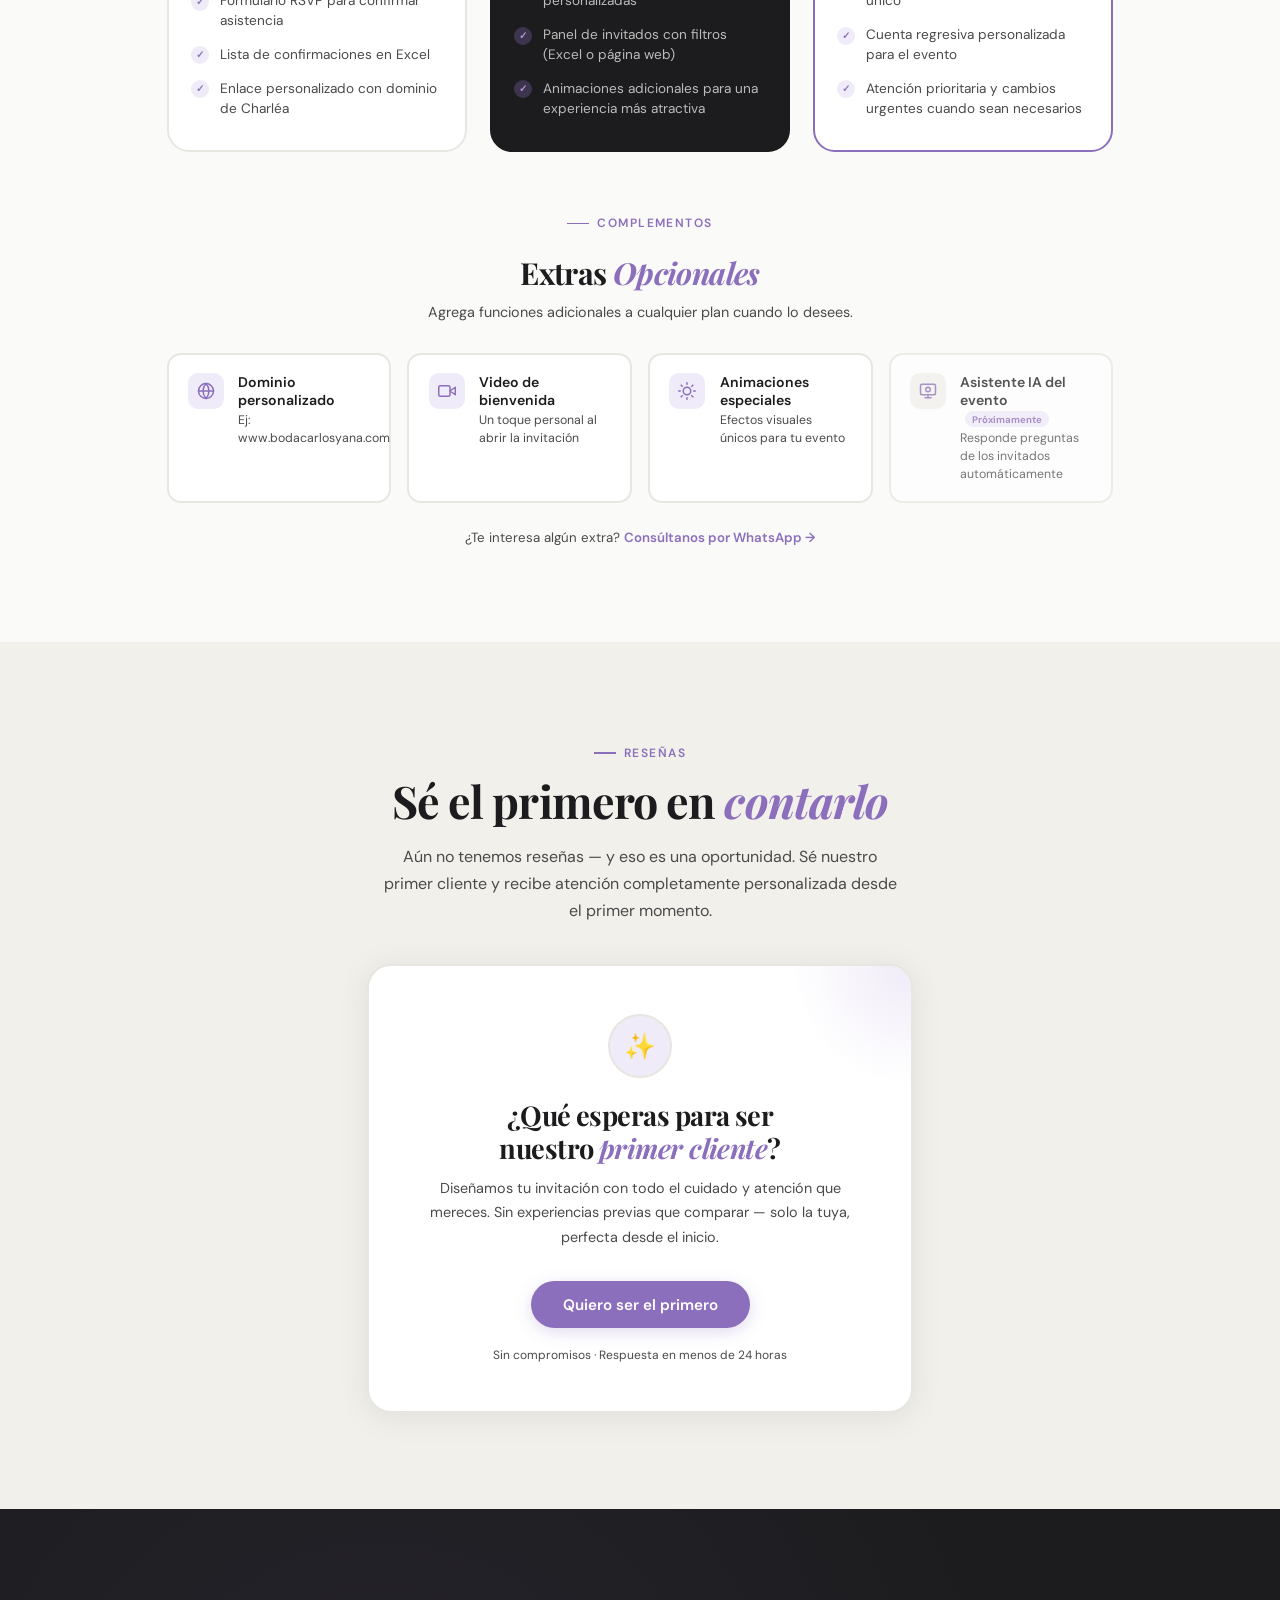
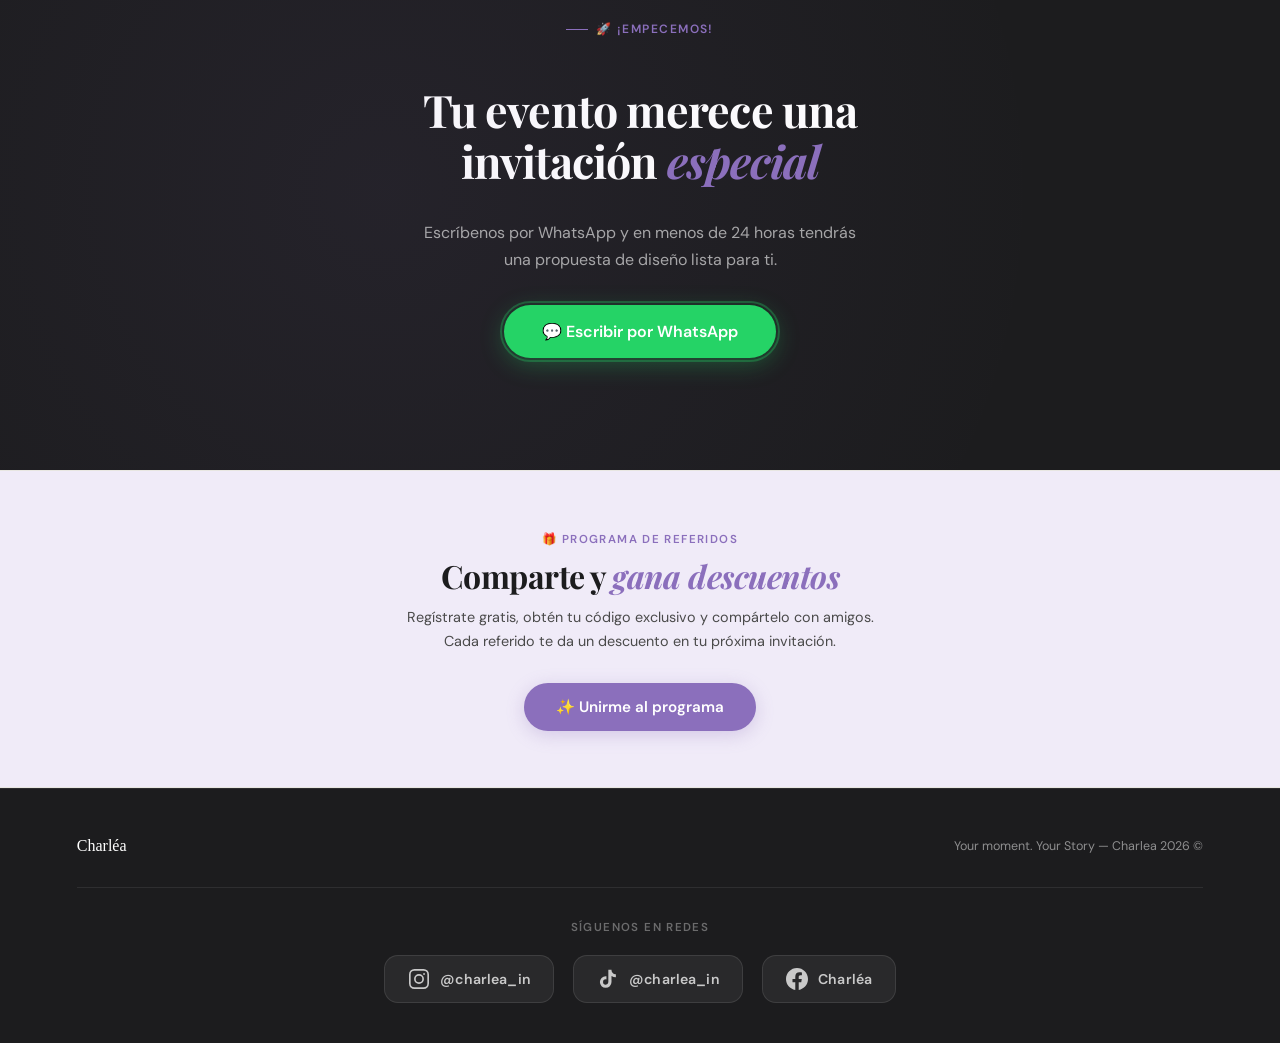
==== commit 48b867a8: "Ticker de funciones, nota de entregas, precios con revisiones ilimitadas y extras opcionales, nuevo " ====
--- a/index.html
+++ b/index.html
@@ -1471,7 +1471,7 @@
 <footer>
   <div class="footer-top">
     <span class="footer-logo">Charléa</span>
-    <p>© 2026 Charléa — Invitaciones digitales con alma</p>
+    <p>Your moment. Your Story — Charlea 2026 ©</p>
   </div>
 
   <!-- SOCIAL MEDIA -->
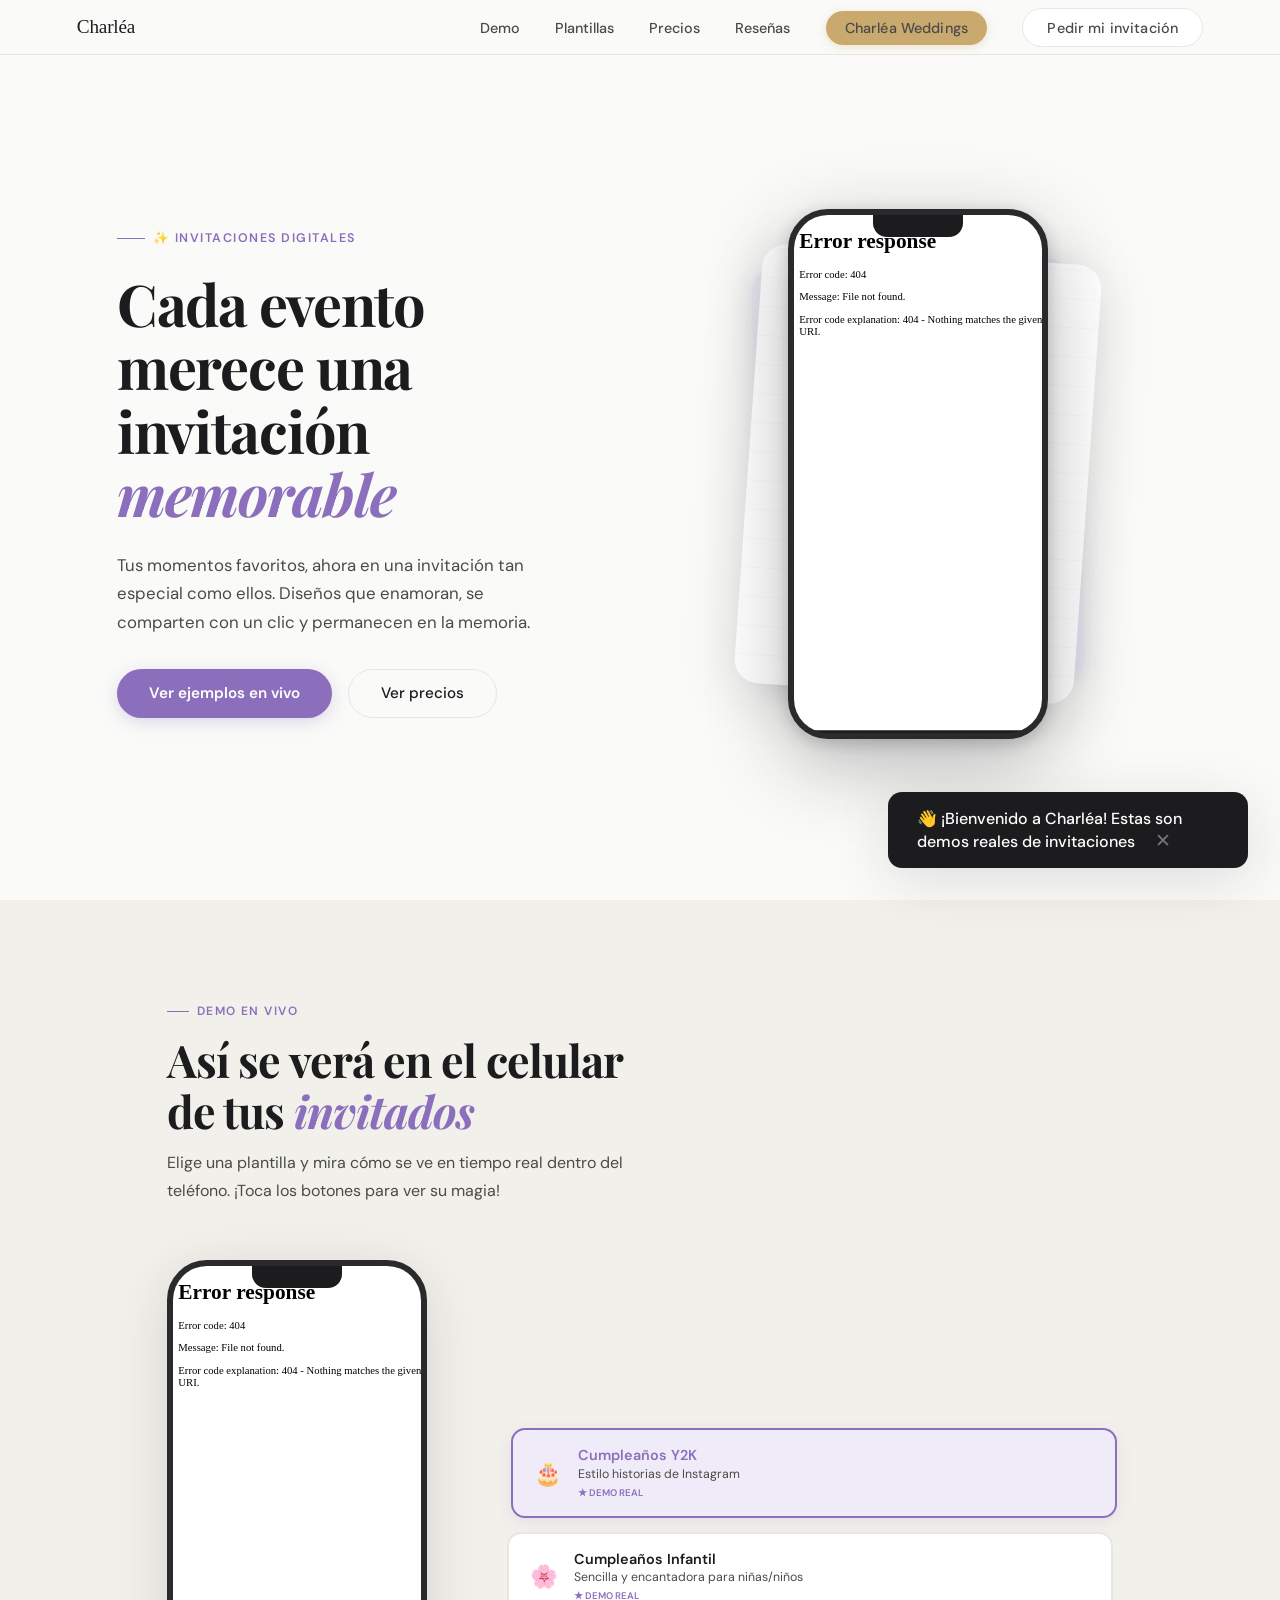
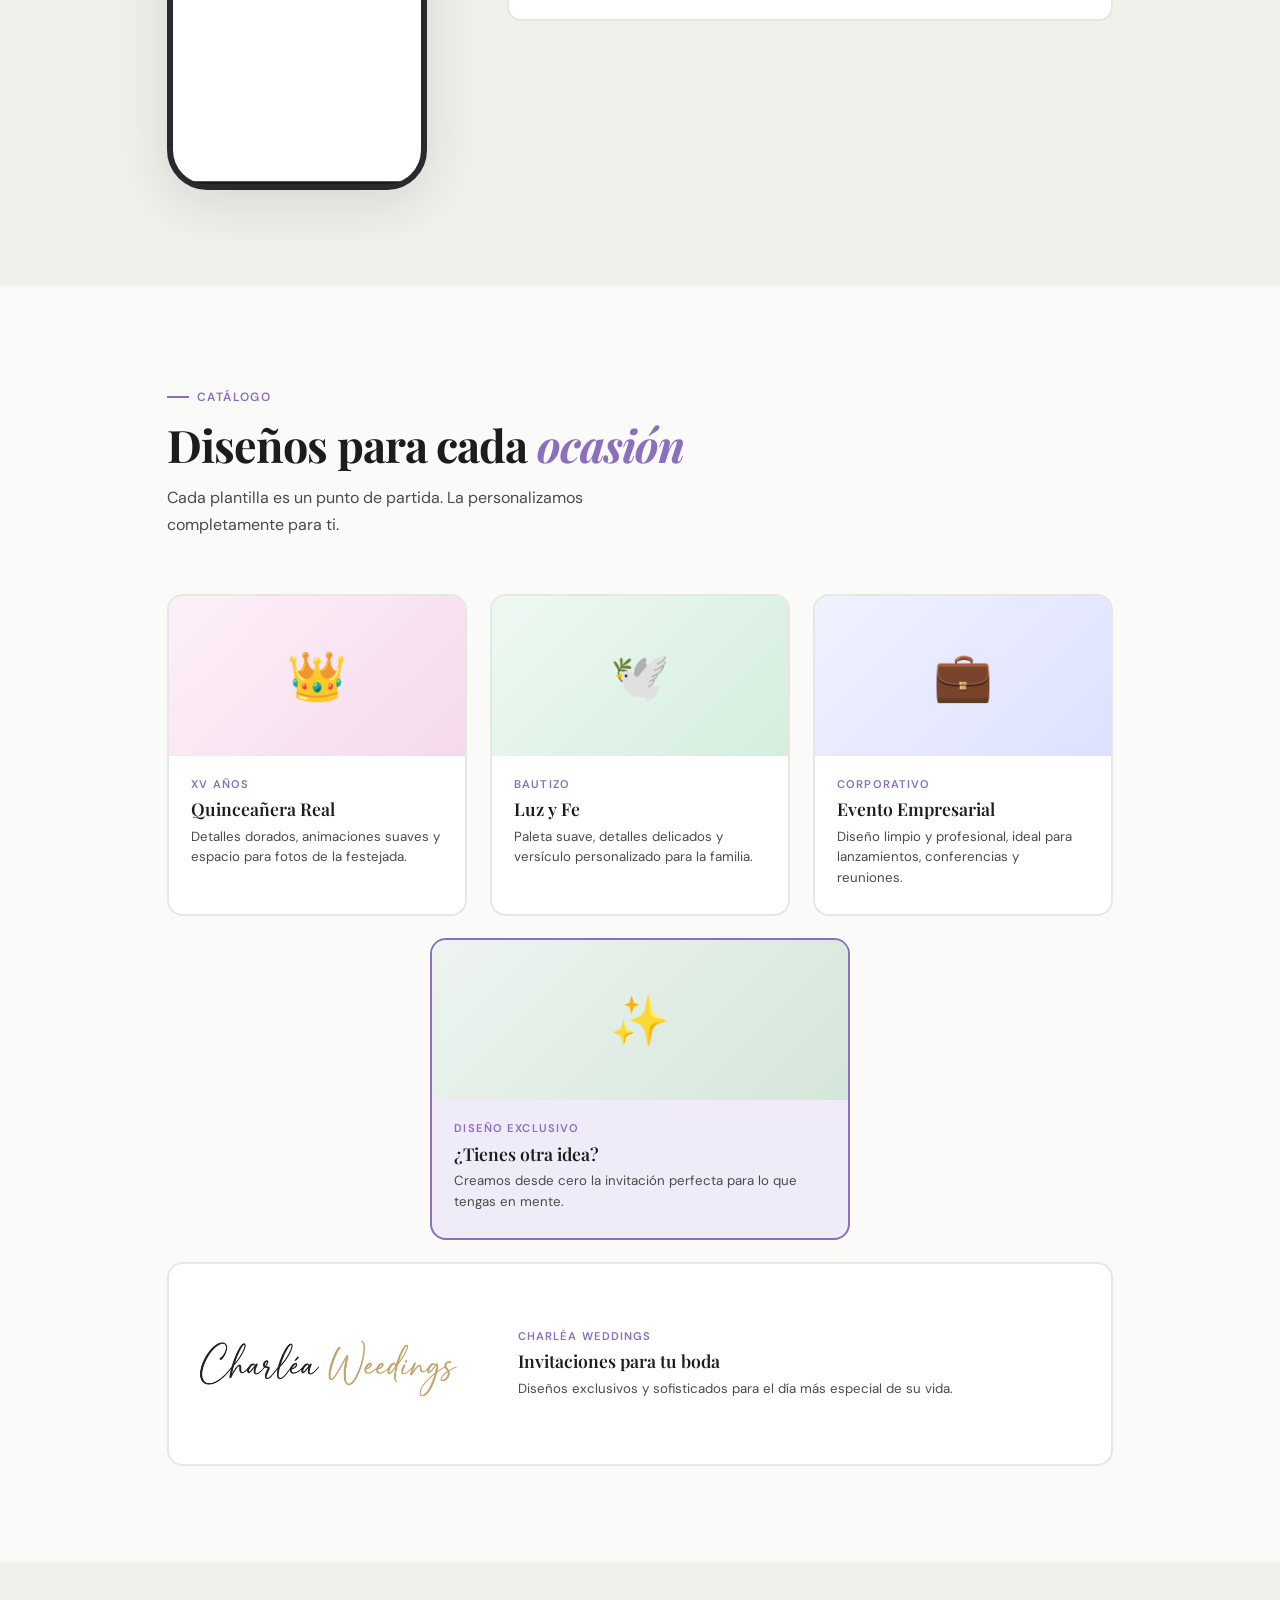
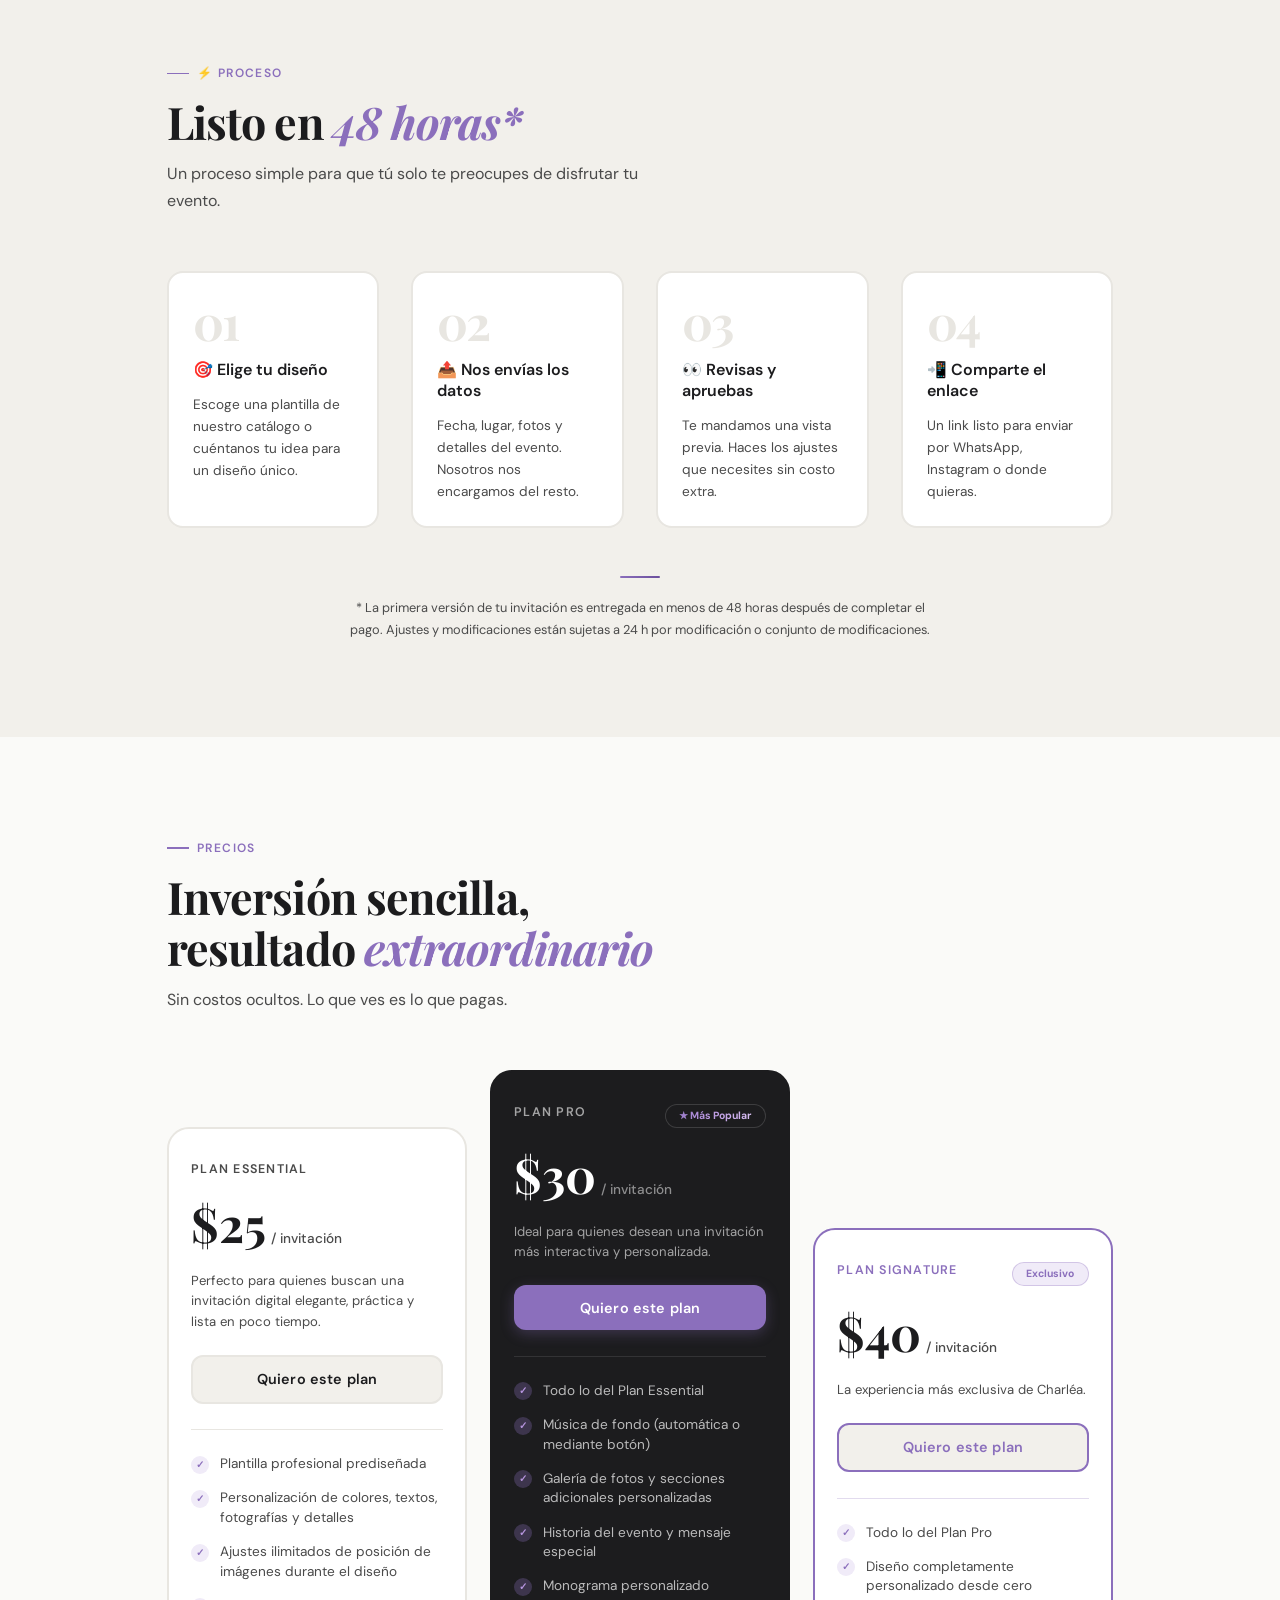
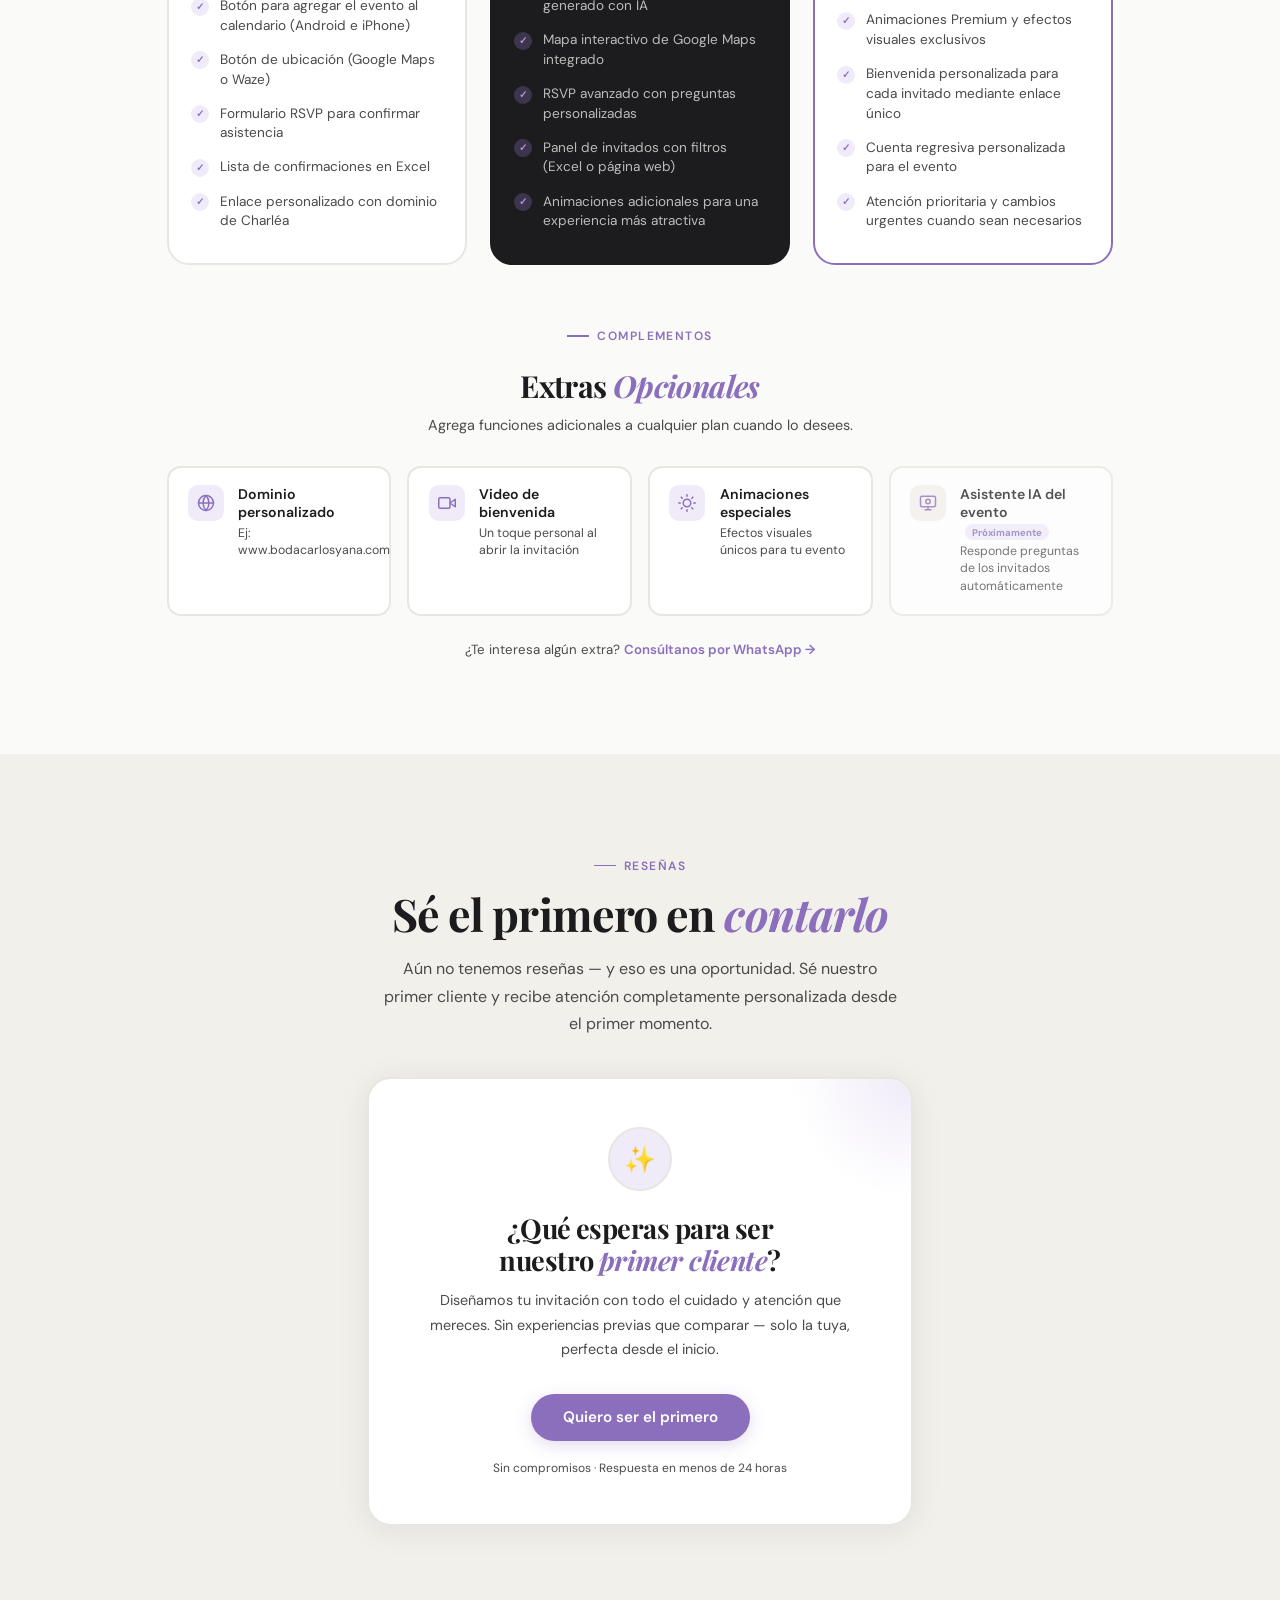
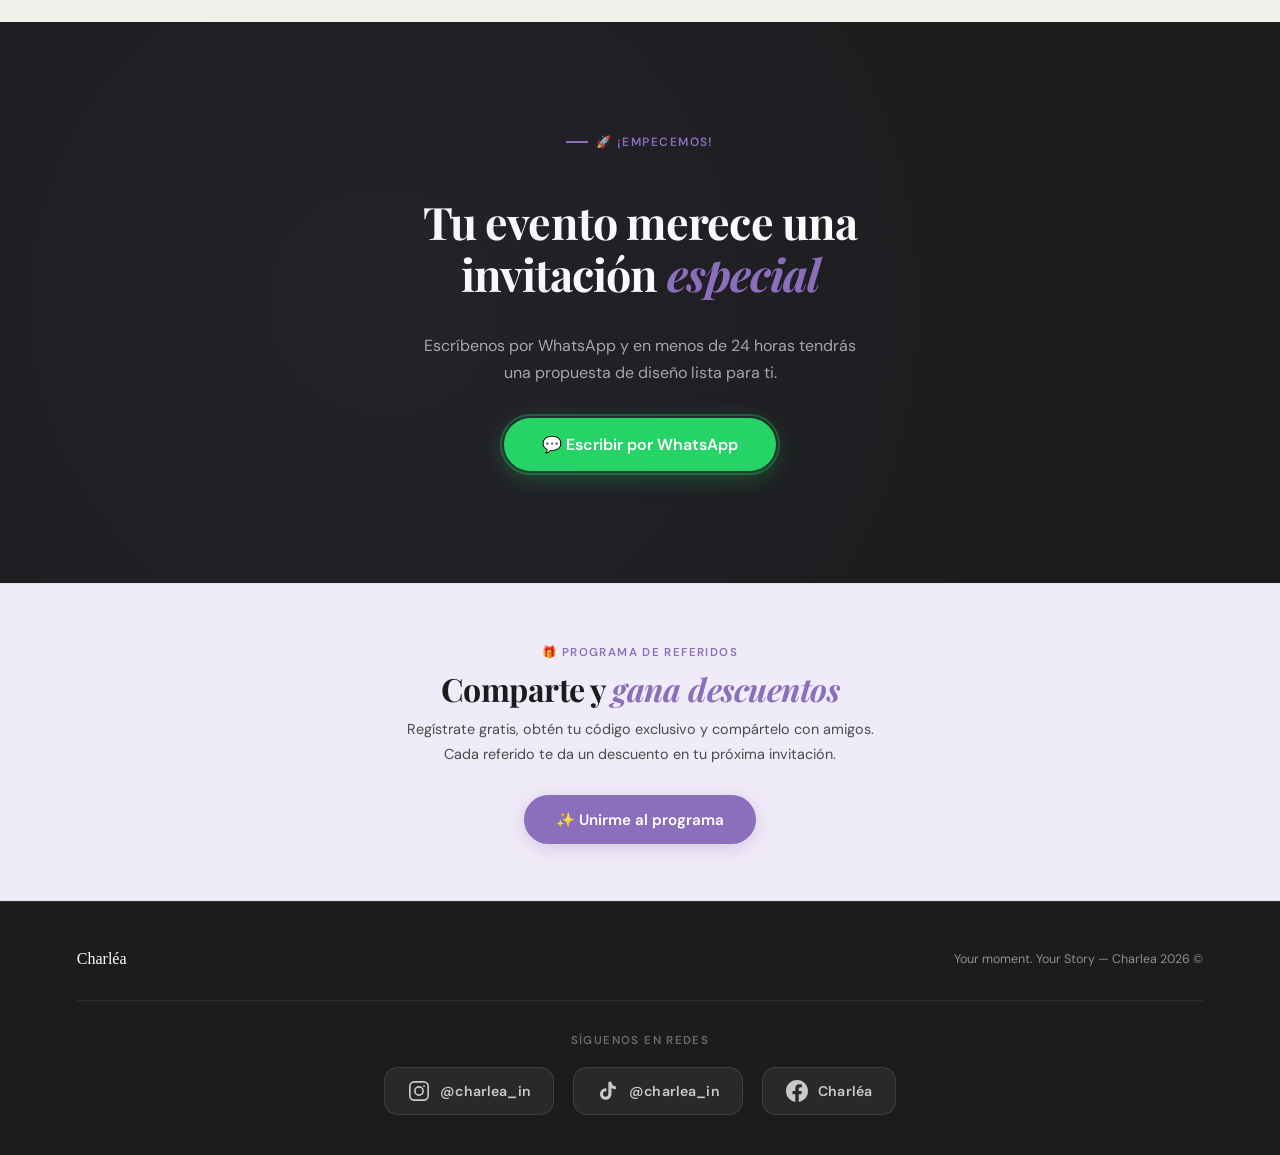
==== commit 4303ebfa: "Nota de entregas con asterisco en el proceso (48 horas / 24 h por modificacion)" ====
--- a/index.html
+++ b/index.html
@@ -466,6 +466,22 @@
     .step:hover .step-num { color: var(--lilac); }
     .step-title { font-weight: 600; font-size: 1rem; color: var(--ink); }
     .step-desc { font-size: .85rem; color: var(--ink2); line-height: 1.6; }
+
+    .process-note {
+      margin: 3rem auto 0;
+      text-align: center;
+      font-size: .8rem;
+      color: var(--ink2);
+      line-height: 1.7;
+      max-width: 580px;
+    }
+    .process-note::before {
+      content: '';
+      display: block; width: 40px; height: 2px;
+      background: linear-gradient(135deg, var(--lilac), var(--lilac-dk));
+      margin: 0 auto 1.2rem;
+      border-radius: 2px;
+    }
 
     /* ── PRICING ── */
     .pricing-grid {
@@ -1226,7 +1242,7 @@
   <div class="section-wrap">
     <div class="section-head reveal">
       <span class="section-eyebrow">⚡ Proceso</span>
-      <h2>Listo en <em>48 horas</em></h2>
+      <h2>Listo en <em>48 horas*</em></h2>
       <p class="section-sub">Un proceso simple para que tú solo te preocupes de disfrutar tu evento.</p>
     </div>
     <div class="steps">
@@ -1251,6 +1267,7 @@
         <p class="step-desc">Un link listo para enviar por WhatsApp, Instagram o donde quieras.</p>
       </div>
     </div>
+    <p class="process-note">* La primera versión de tu invitación es entregada en menos de 48 horas después de completar el pago. Ajustes y modificaciones están sujetas a 24 h por modificación o conjunto de modificaciones.</p>
   </div>
 </section>
 
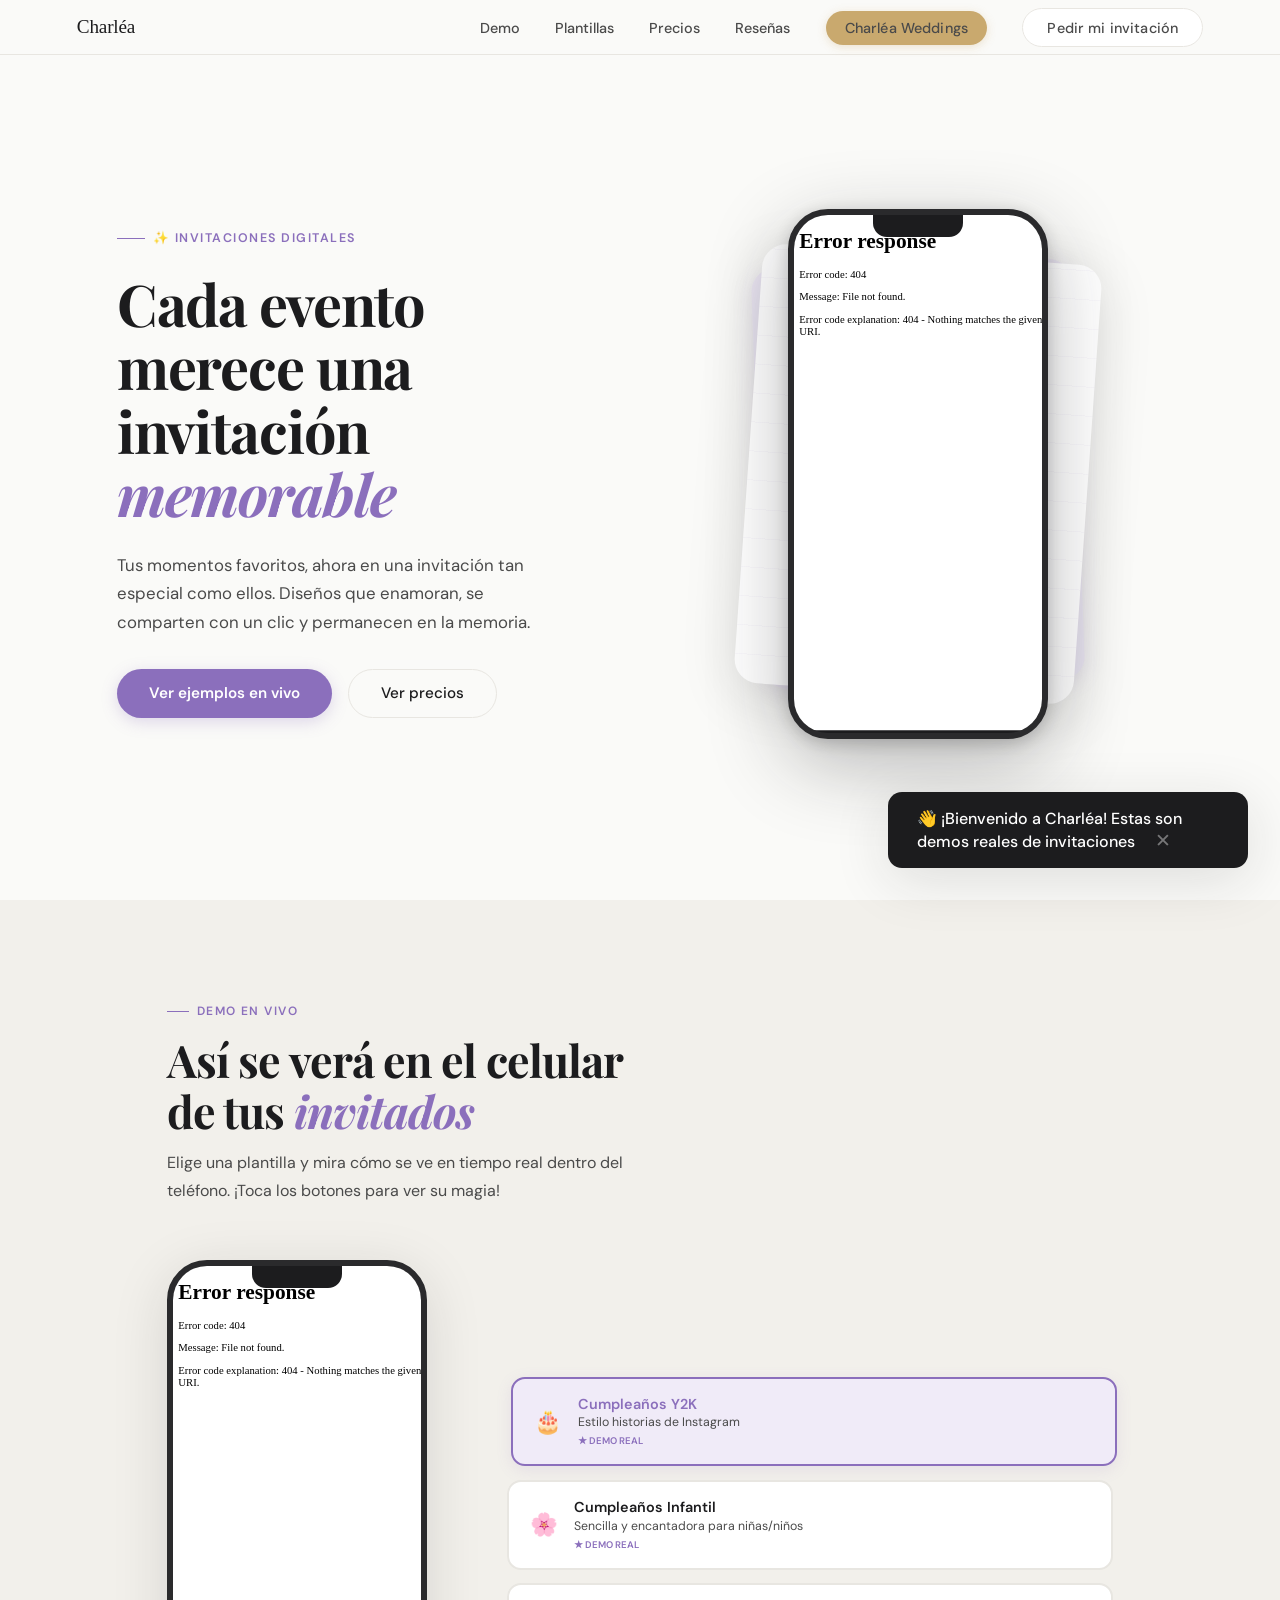
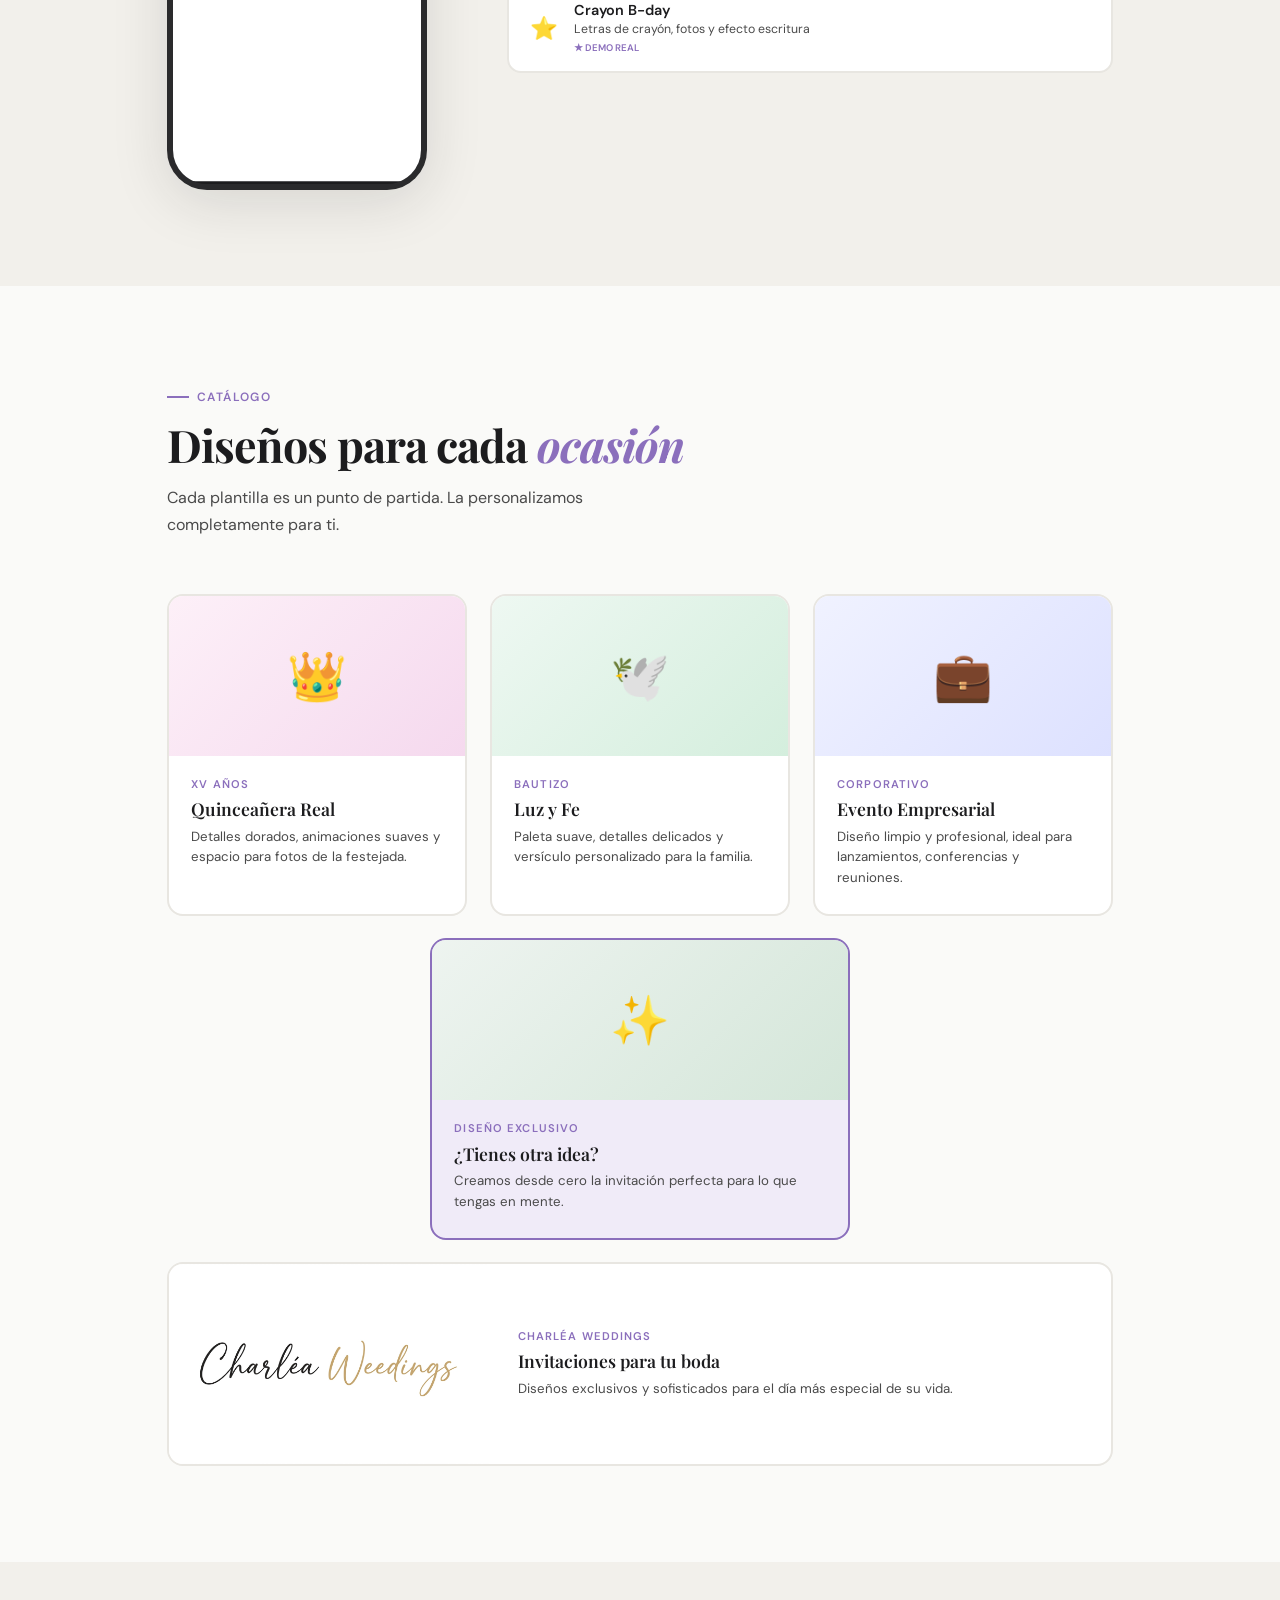
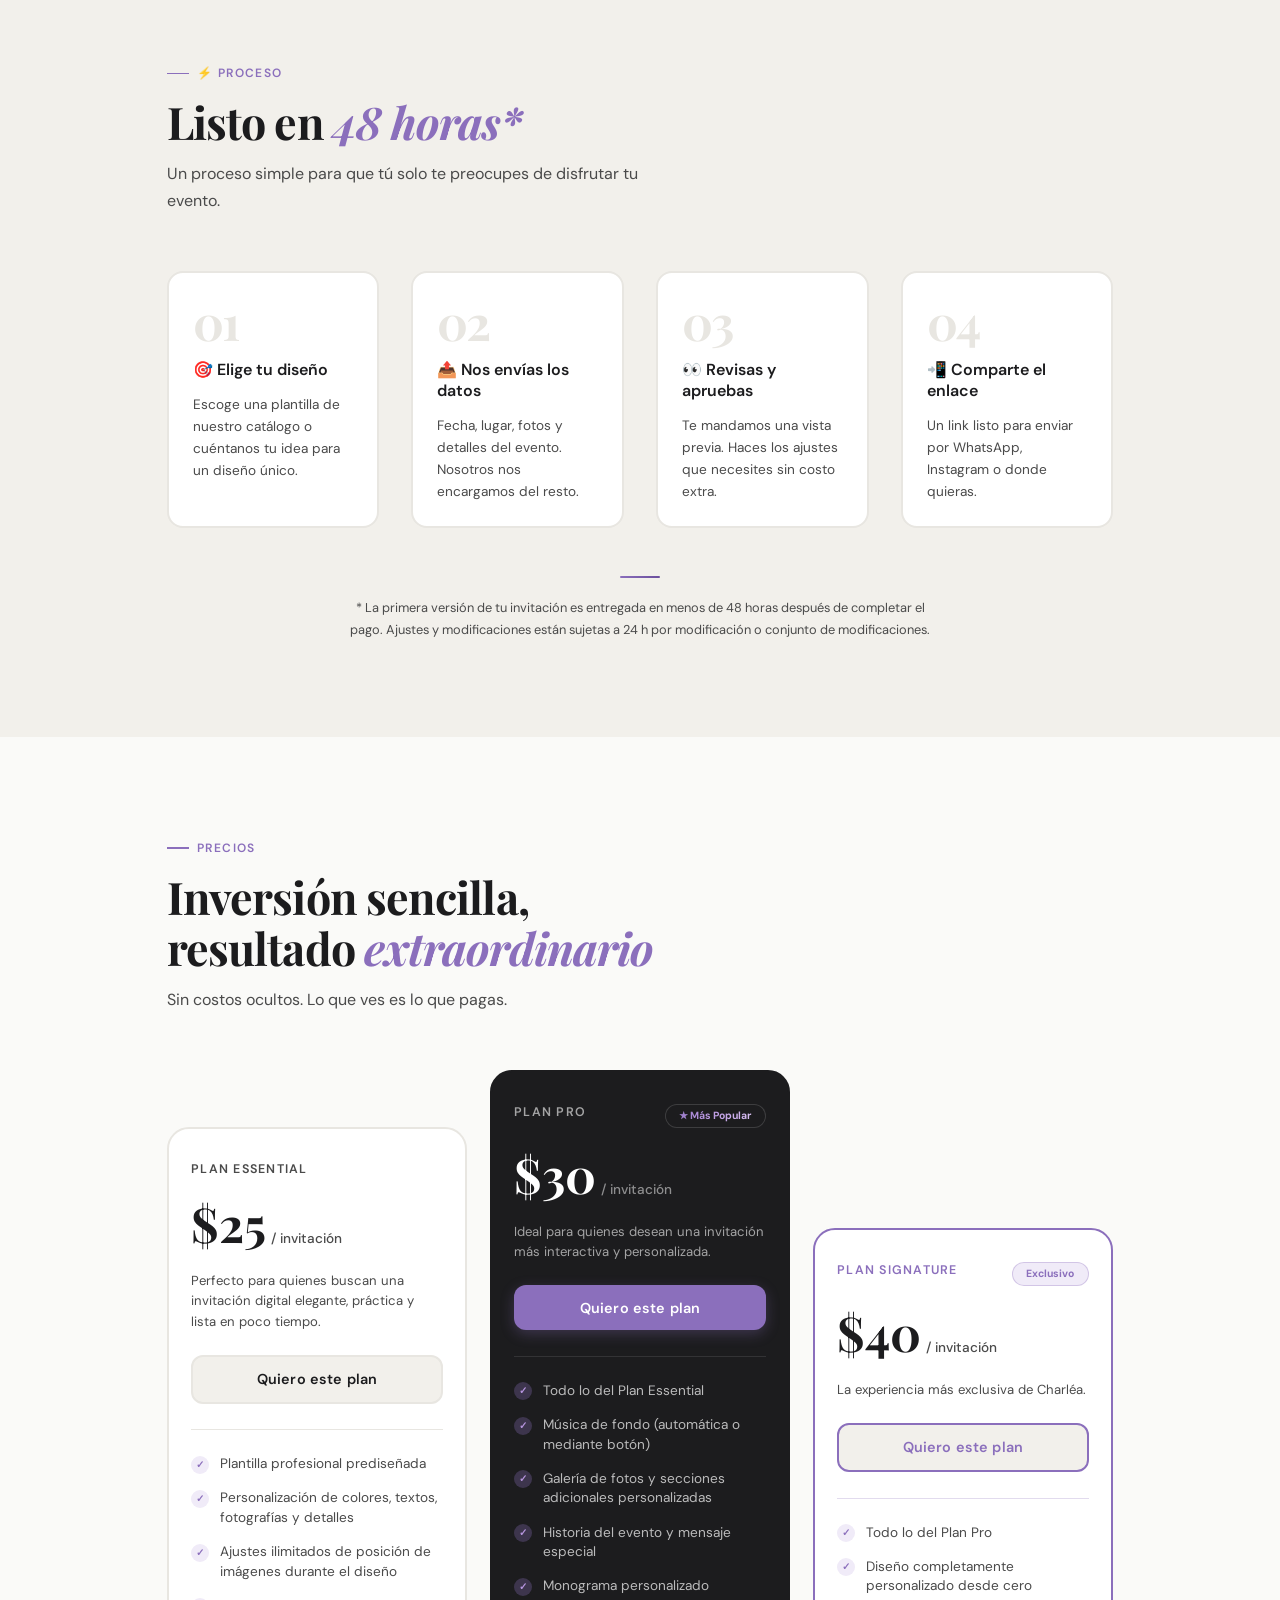
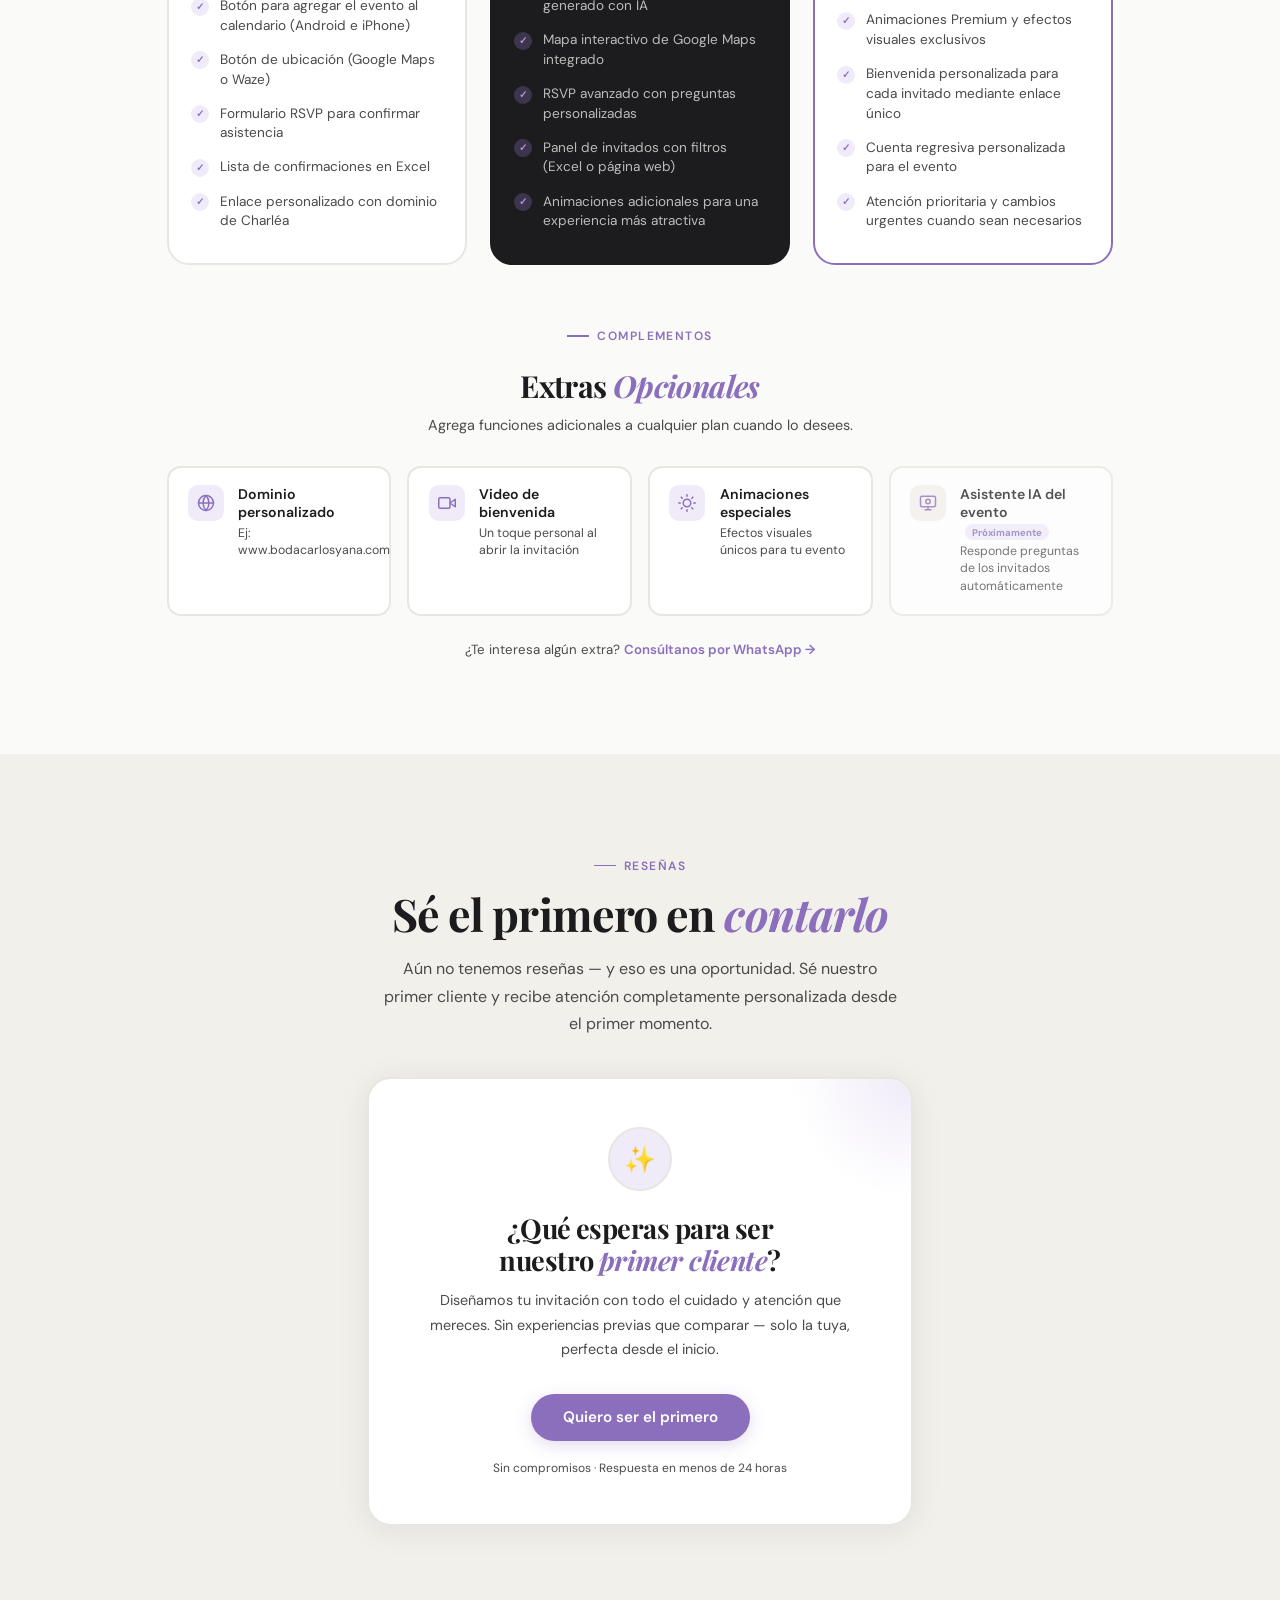
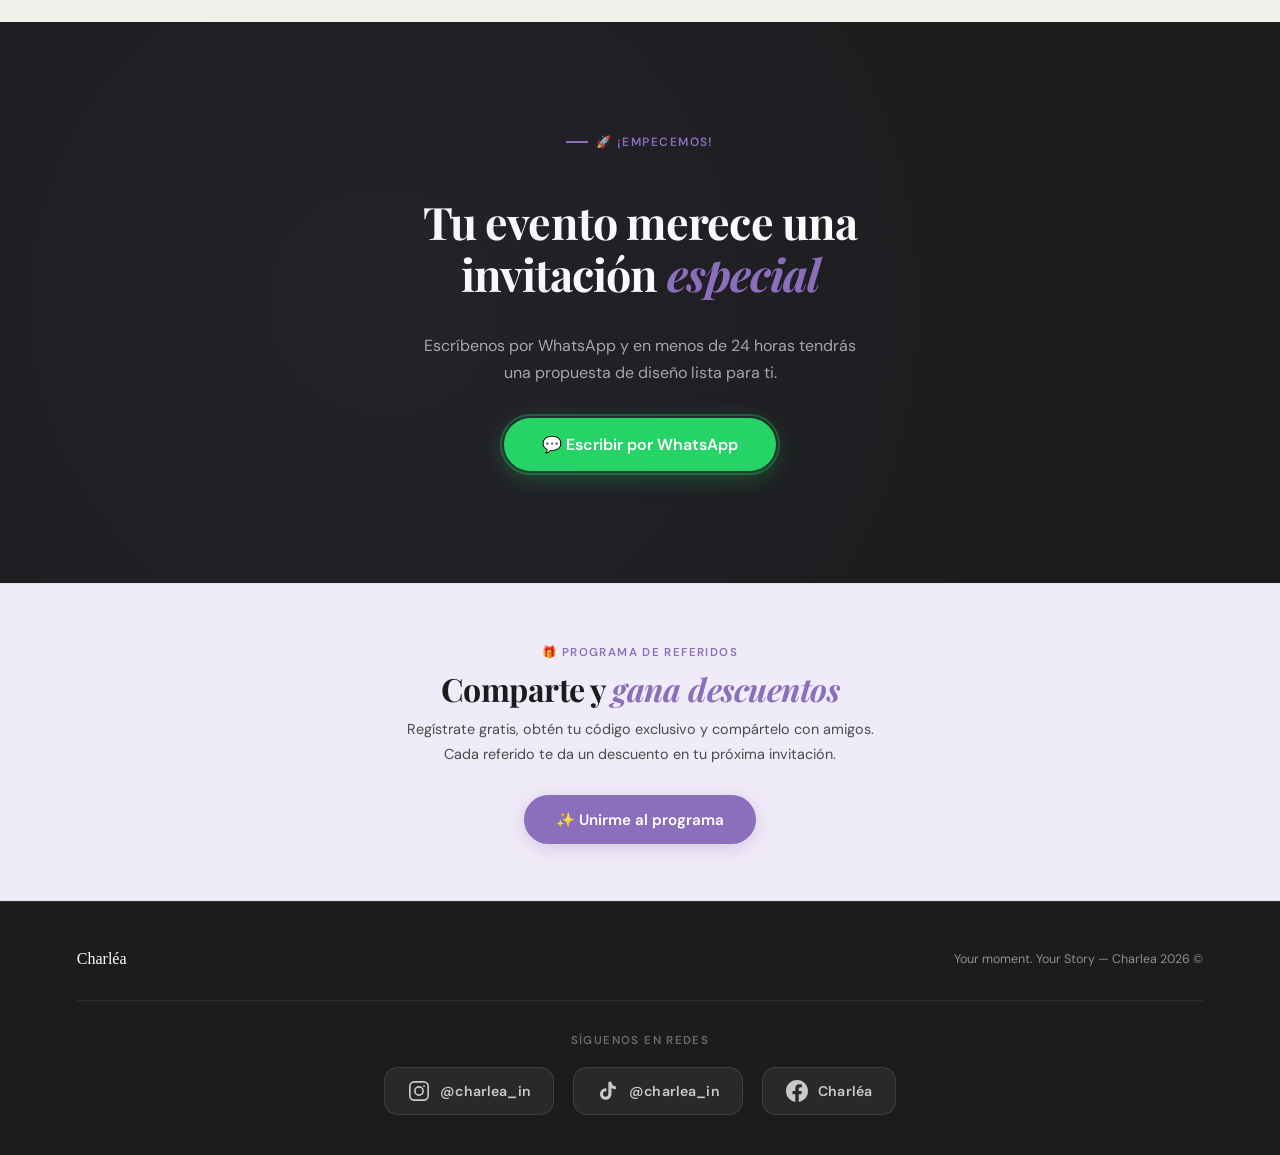
==== commit 1e7e0376: "Demo5: integrar Crayon B-day (cumpleanos infantil crayon, fotos, escritura) con estrella dorada" ====
--- a/index.html
+++ b/index.html
@@ -5,25 +5,9 @@
   <meta name="viewport" content="width=device-width, initial-scale=1.0" />
   <title>Charléa — Invitaciones Digitales Premium</title>
   <meta name="description" content="Invitaciones digitales elegantes para bodas, XV años, cumpleaños y más. Diseños personalizados en 48 horas." />
-<!-- Favicon básico -->
-<link rel="icon" type="image/svg+xml" href="data:image/svg+xml,
-<svg xmlns='http://www.w3.org/2000/svg' viewBox='0 0 64 64'>
-  <rect width='64' height='64' rx='16' fill='%238B6FBC'/>
-  <rect x='14' y='22' width='36' height='24' rx='3' fill='%23FAFAF8'/>
-  <path d='M14 22 L32 36 L50 22' fill='%23F2F0EB'/>
-  <circle cx='32' cy='32' r='7' fill='%23F0EBF8'/>
-  <text x='32' y='36' text-anchor='middle' font-family='serif' font-weight='bold' font-size='11' fill='%238B6FBC'>C</text>
-</svg>">
-
-<!-- Apple Touch Icon (iPhone/iPad) -->
-<link rel="apple-touch-icon" sizes="180x180" href="data:image/svg+xml,
-<svg xmlns='http://www.w3.org/2000/svg' viewBox='0 0 180 180'>
-  <rect width='180' height='180' rx='40' fill='%238B6FBC'/>
-  <rect x='40' y='62' width='100' height='66' rx='8' fill='%23FAFAF8'/>
-  <path d='M40 62 L90 100 L140 62' fill='%23F2F0EB'/>
-  <circle cx='90' cy='90' r='20' fill='%23F0EBF8'/>
-  <text x='90' y='100' text-anchor='middle' font-family='serif' font-weight='bold' font-size='30' fill='%238B6FBC'>C</text>
-</svg>">
+<!-- Favicon -->
+<link rel="icon" type="image/png" href="./logo-charlea.png">
+<link rel="apple-touch-icon" href="./logo-charlea.png">
 
 <!-- Microsoft Tile -->
 <meta name="msapplication-TileColor" content="#8B6FBC">
@@ -1152,6 +1136,14 @@
             <span style="font-size:.6rem;color:var(--lilac);font-weight:600;">★ DEMO REAL</span>
           </div>
         </button>
+        <button class="tab-btn" data-template="demo5" onclick="loadTemplate('demo5',this)">
+          <span class="tab-icon">⭐</span>
+          <div>
+            <div class="tab-name">Crayon B-day</div>
+            <div class="tab-desc">Letras de crayón, fotos y efecto escritura</div>
+            <span style="font-size:.6rem;color:var(--lilac);font-weight:600;">★ DEMO REAL</span>
+          </div>
+        </button>
       </div>
       <!-- MÓVIL: links directos a las demos -->
       <div class="demo-links-mobile reveal">
@@ -1172,6 +1164,17 @@
             <div>
               <div class="demo-link-name">Cumpleaños Infantil</div>
               <div class="demo-link-desc">Sencilla y encantadora para niñas</div>
+              <span class="demo-link-badge">★ DEMO REAL</span>
+            </div>
+          </div>
+          <span class="demo-link-arrow">→</span>
+        </a>
+        <a class="demo-link-btn" href="./demo5/birthday-invitation.html" target="_blank">
+          <div class="demo-link-left">
+            <span class="demo-link-icon">⭐</span>
+            <div>
+              <div class="demo-link-name">Crayon B-day</div>
+              <div class="demo-link-desc">Letras de crayón, fotos y efecto escritura</div>
               <span class="demo-link-badge">★ DEMO REAL</span>
             </div>
           </div>
@@ -1760,7 +1763,7 @@
 
 /* ── WHATSAPP HANDLER ── */
 function handleWhatsApp(plan) {
-  const phone = '50374627692'; // ← CAMBIA ESTE NÚMERO
+  const phone = '50364219489';
   let message;
   if (window._customIdea) {
     const p = plan || window._selectedPlan || 'Sin plan';
@@ -1784,6 +1787,7 @@
 const templates = {
   demo2: './demo2/index.html',
   demo3: './demo3/index.html',
+  demo5: './demo5/birthday-invitation.html',
 };
 
 function loadTemplate(name, btn) {
